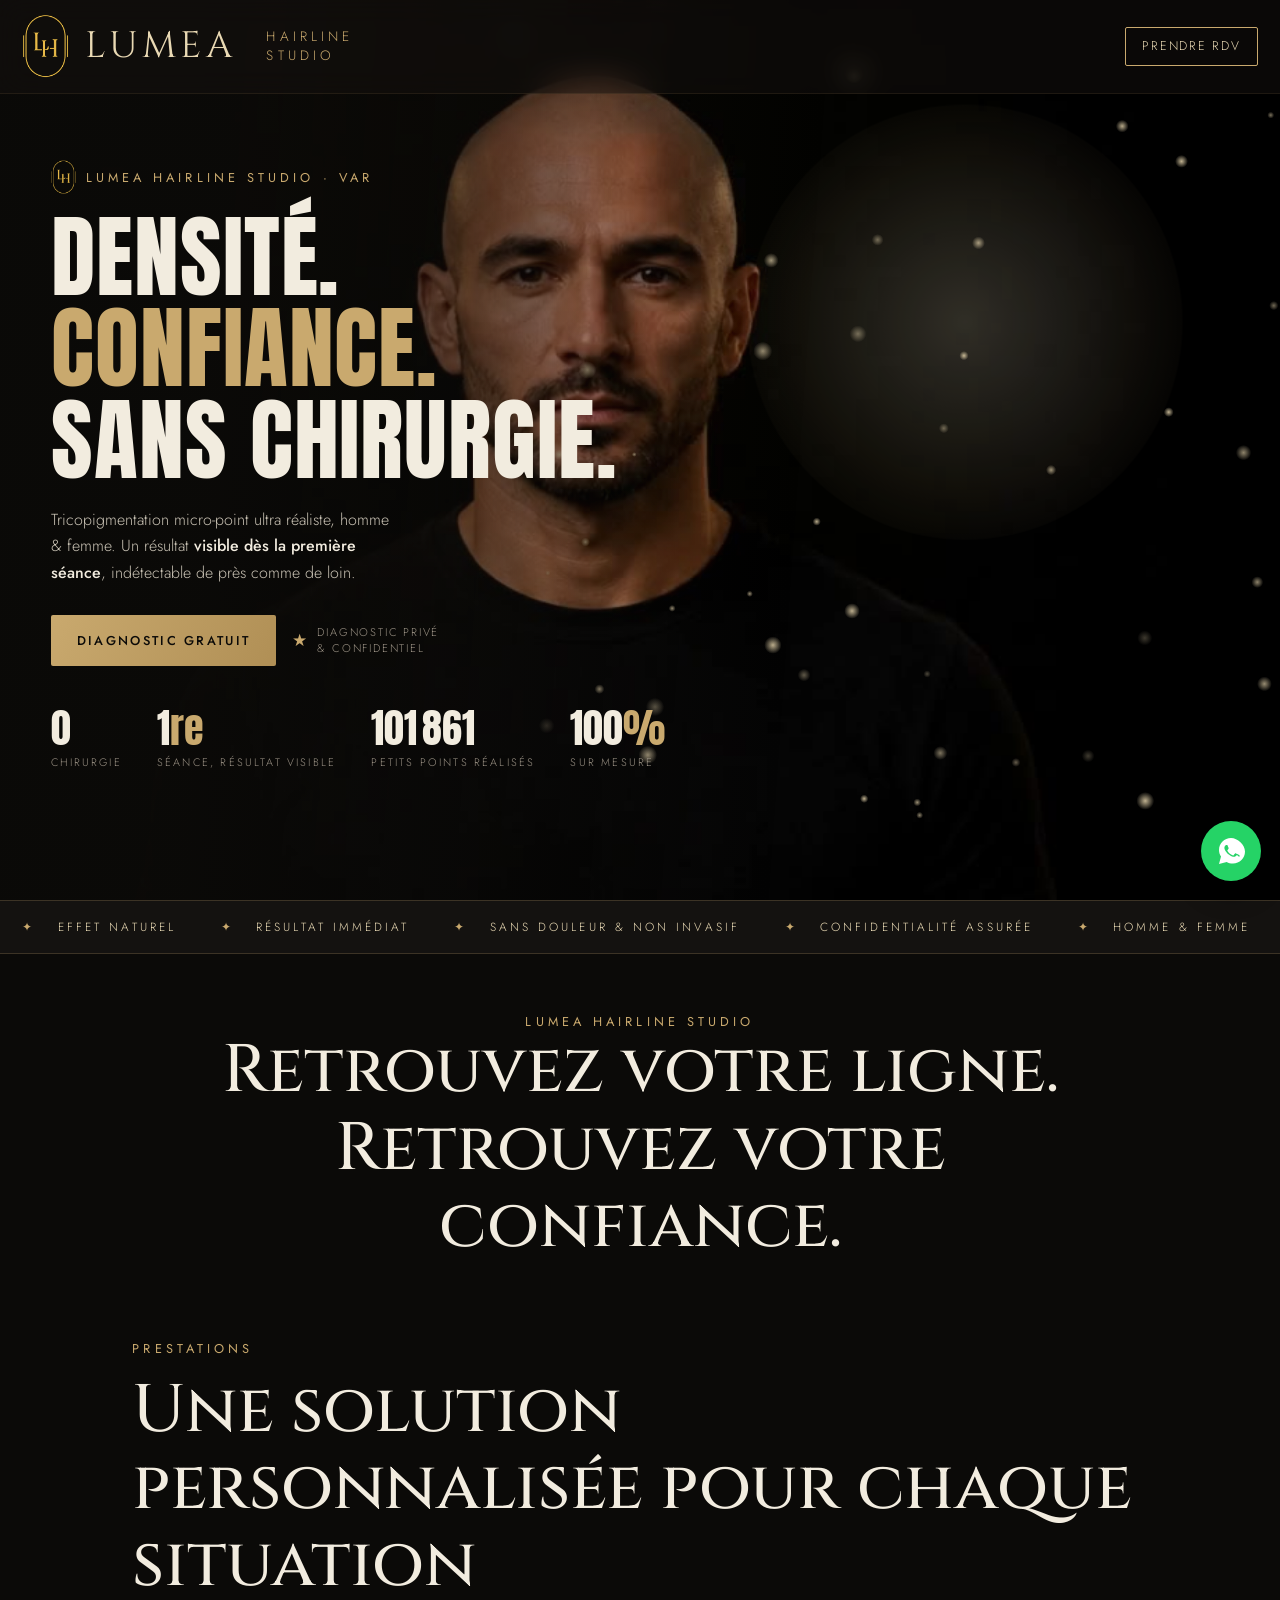
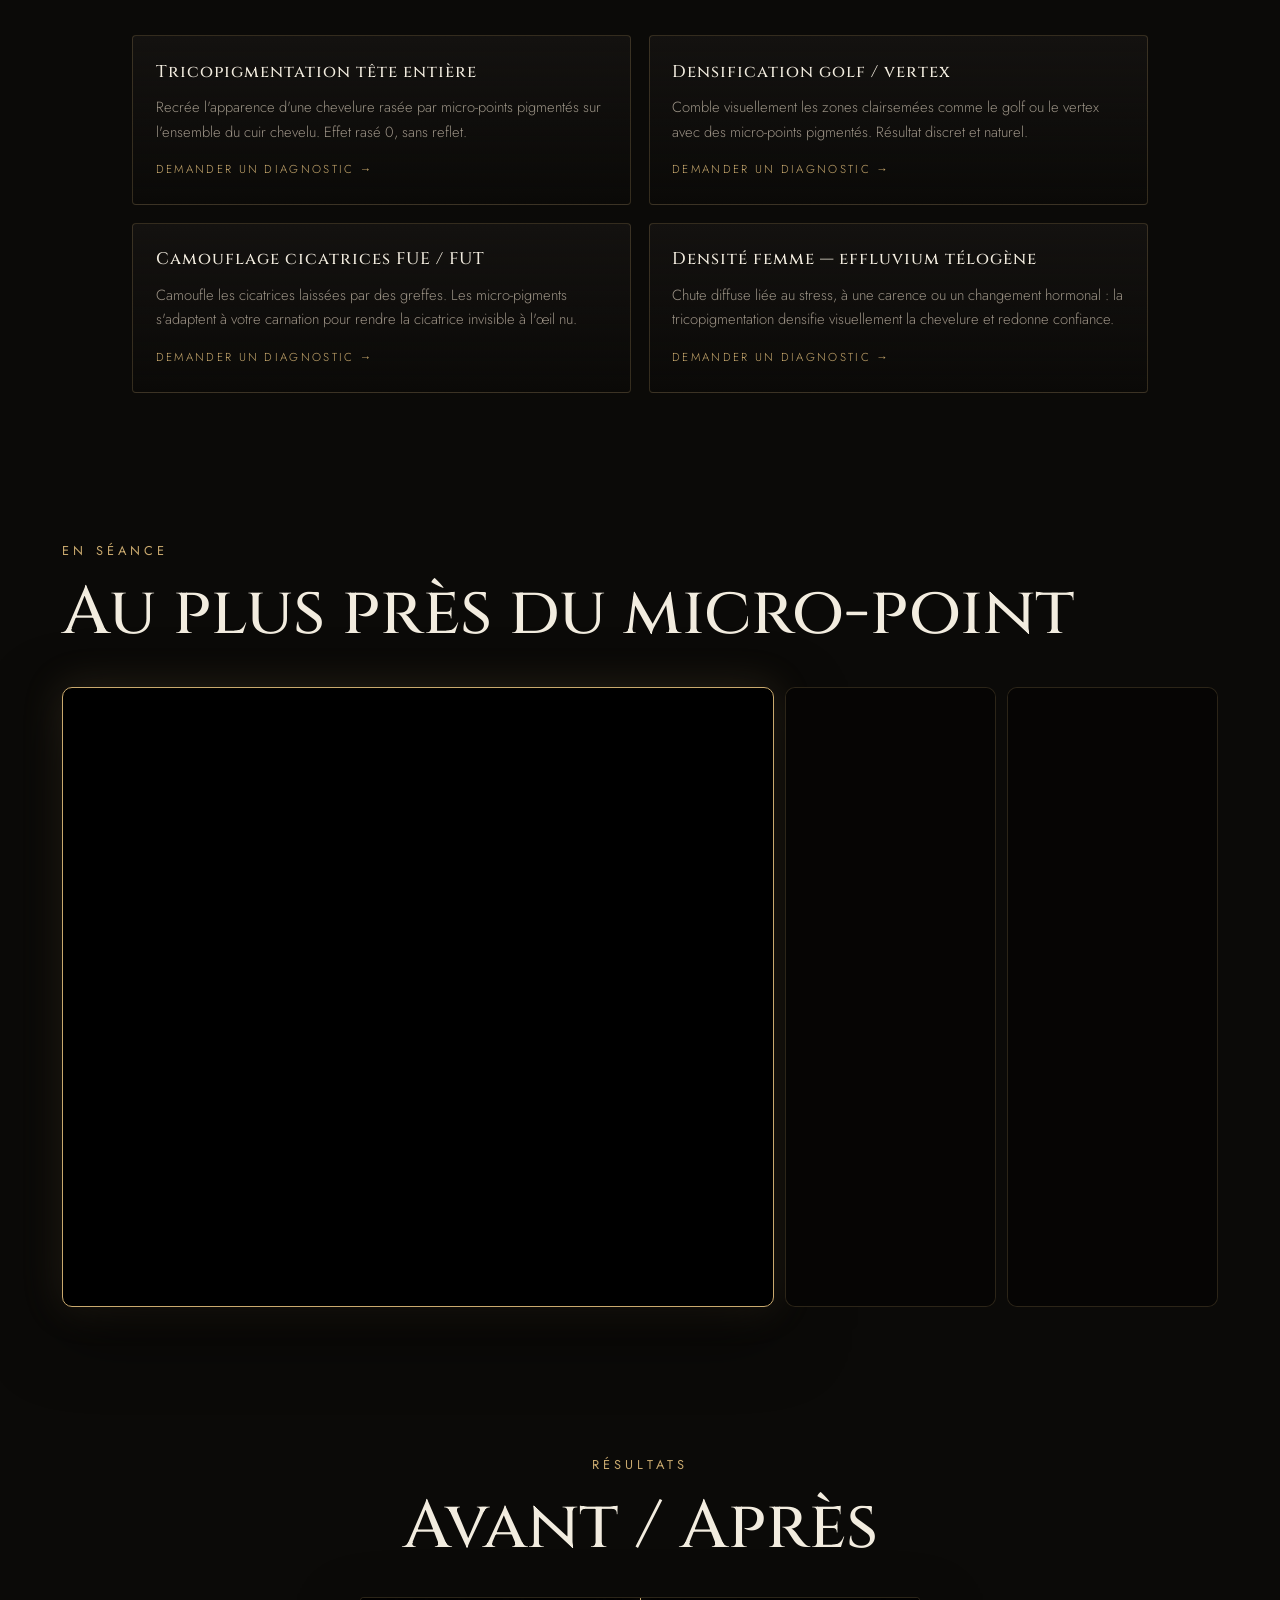
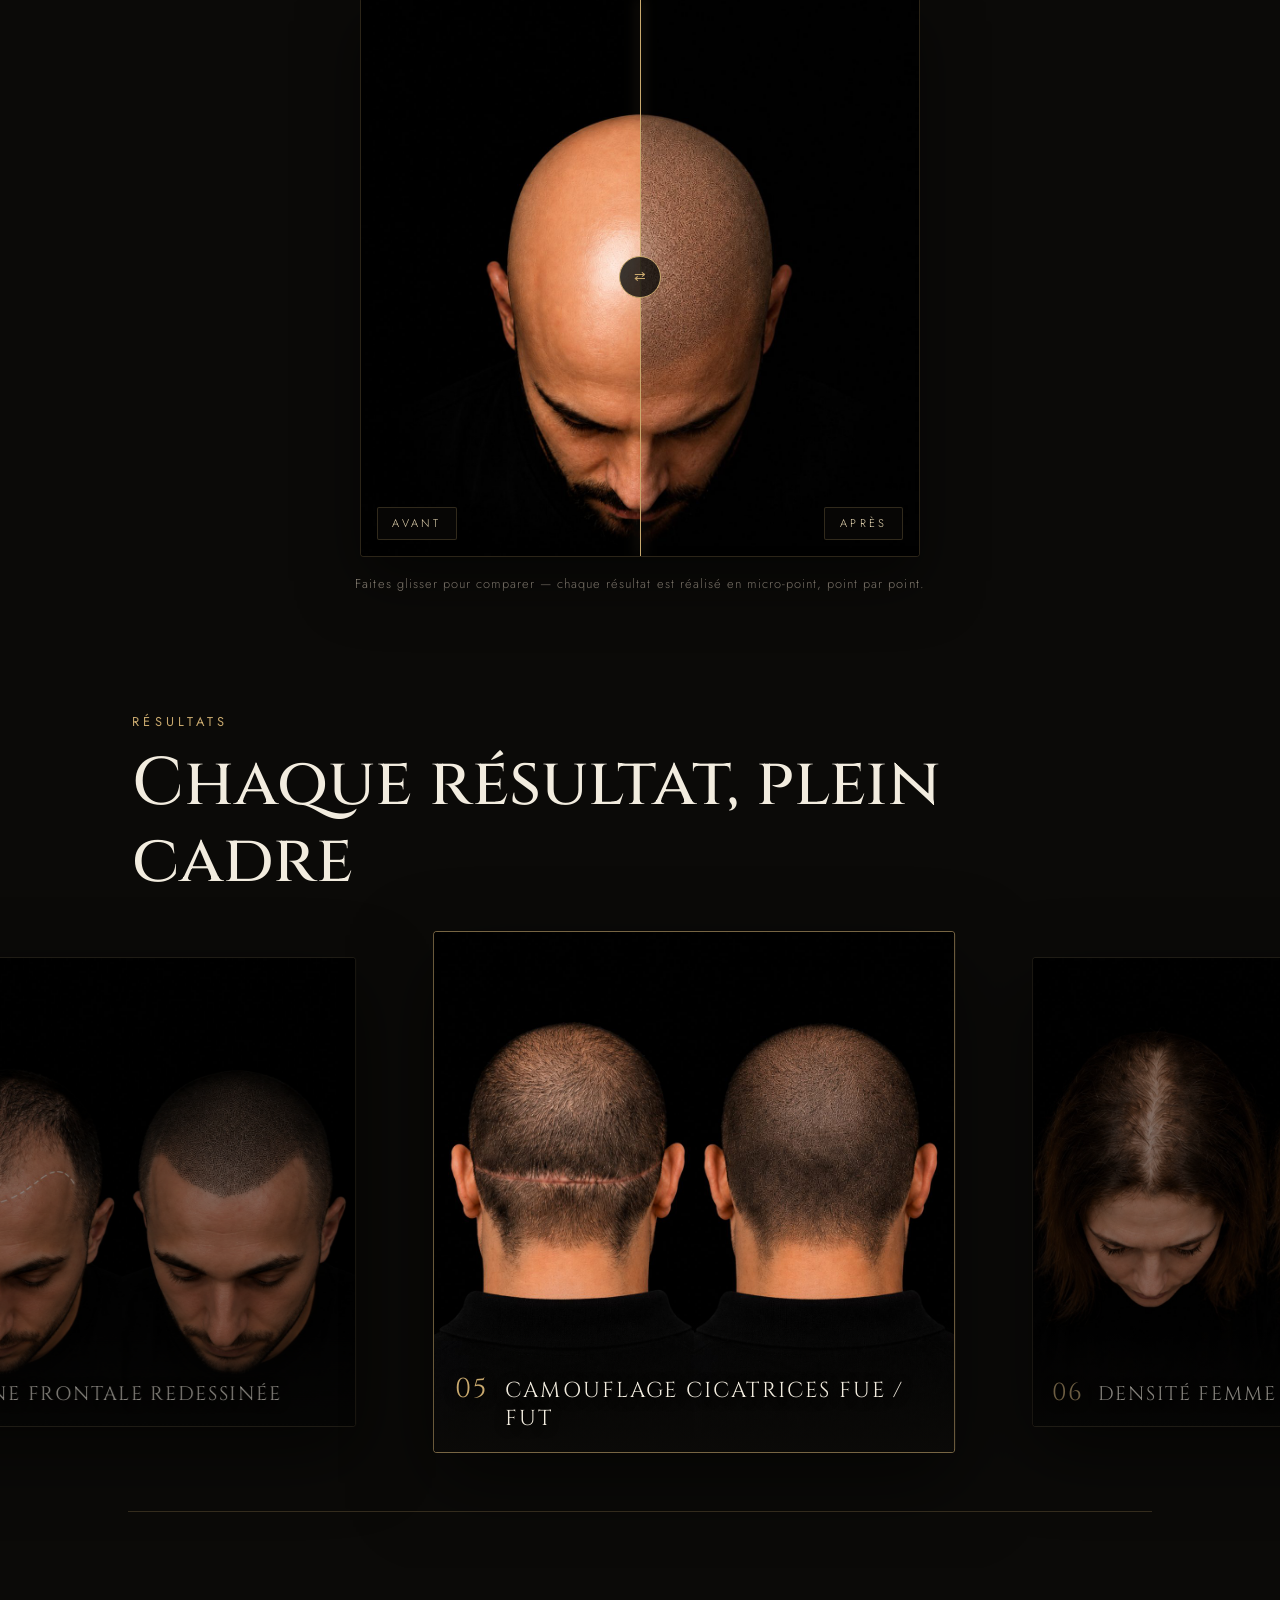
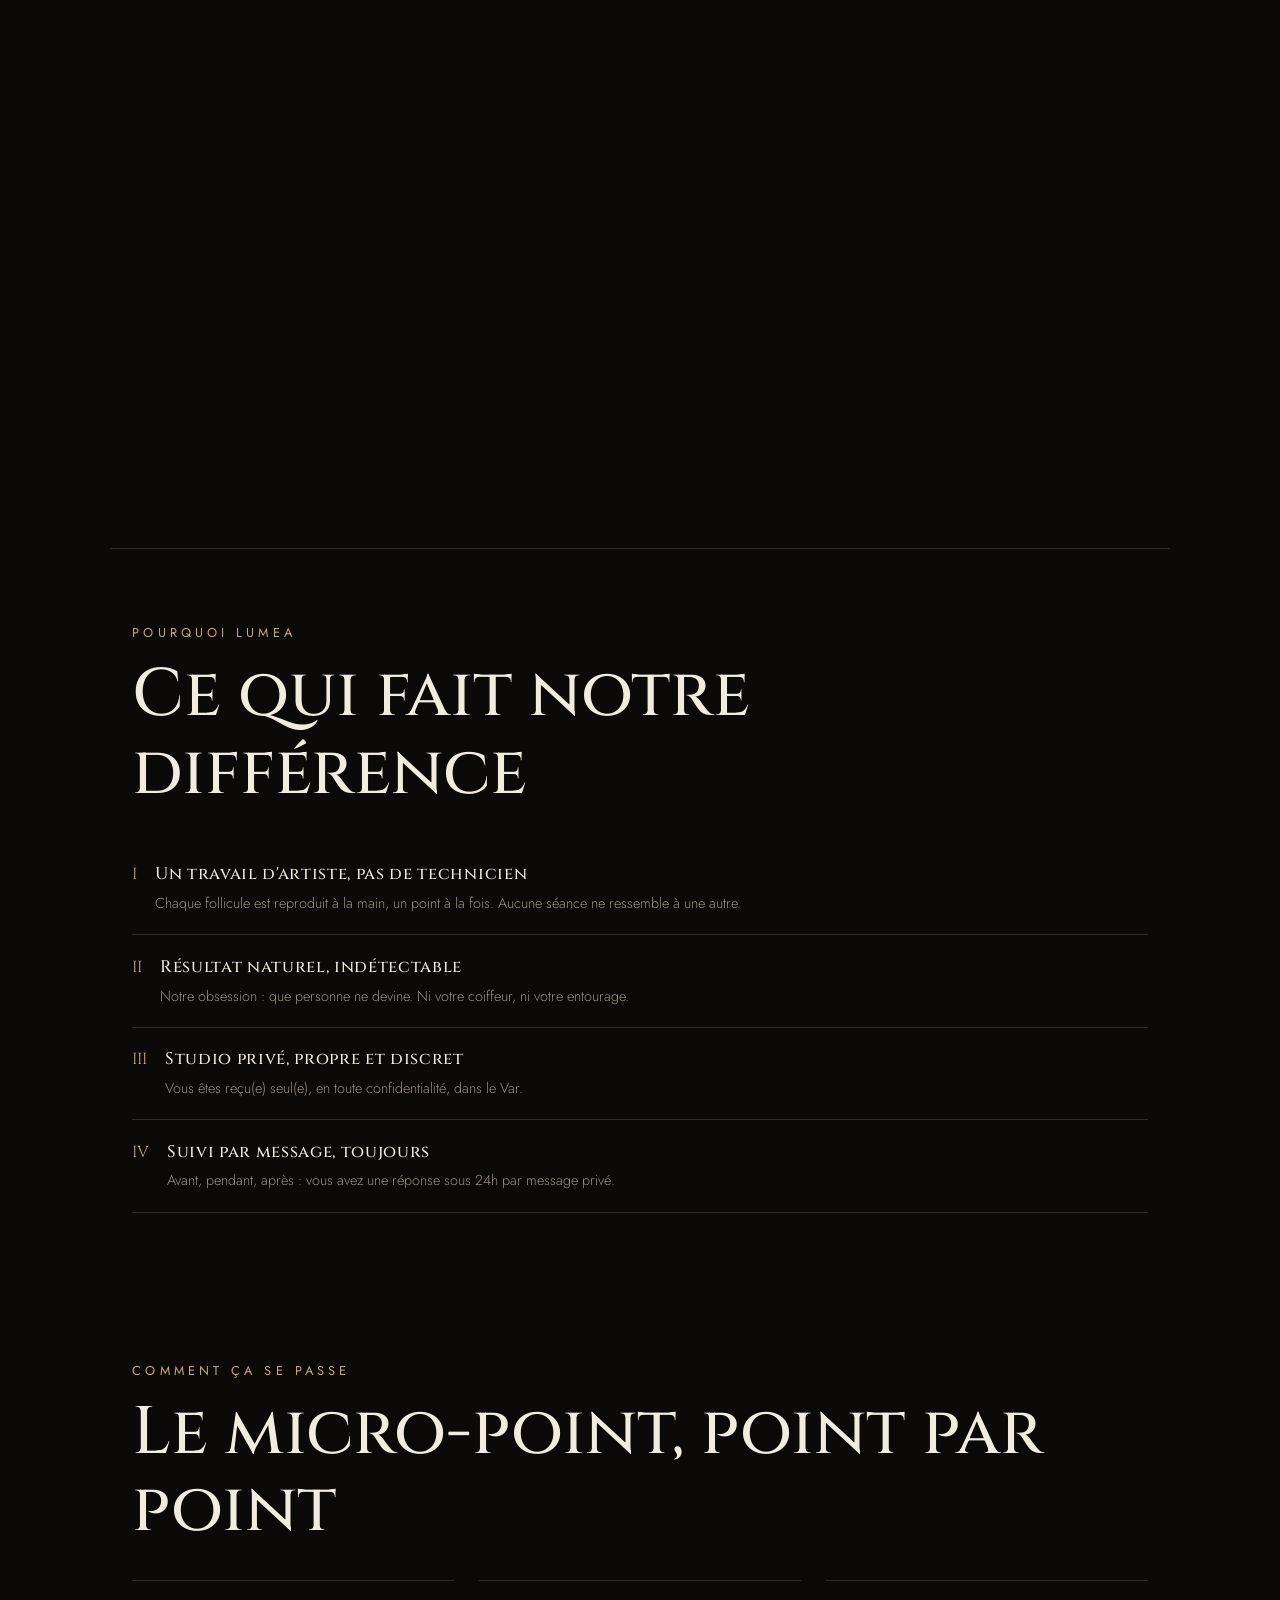
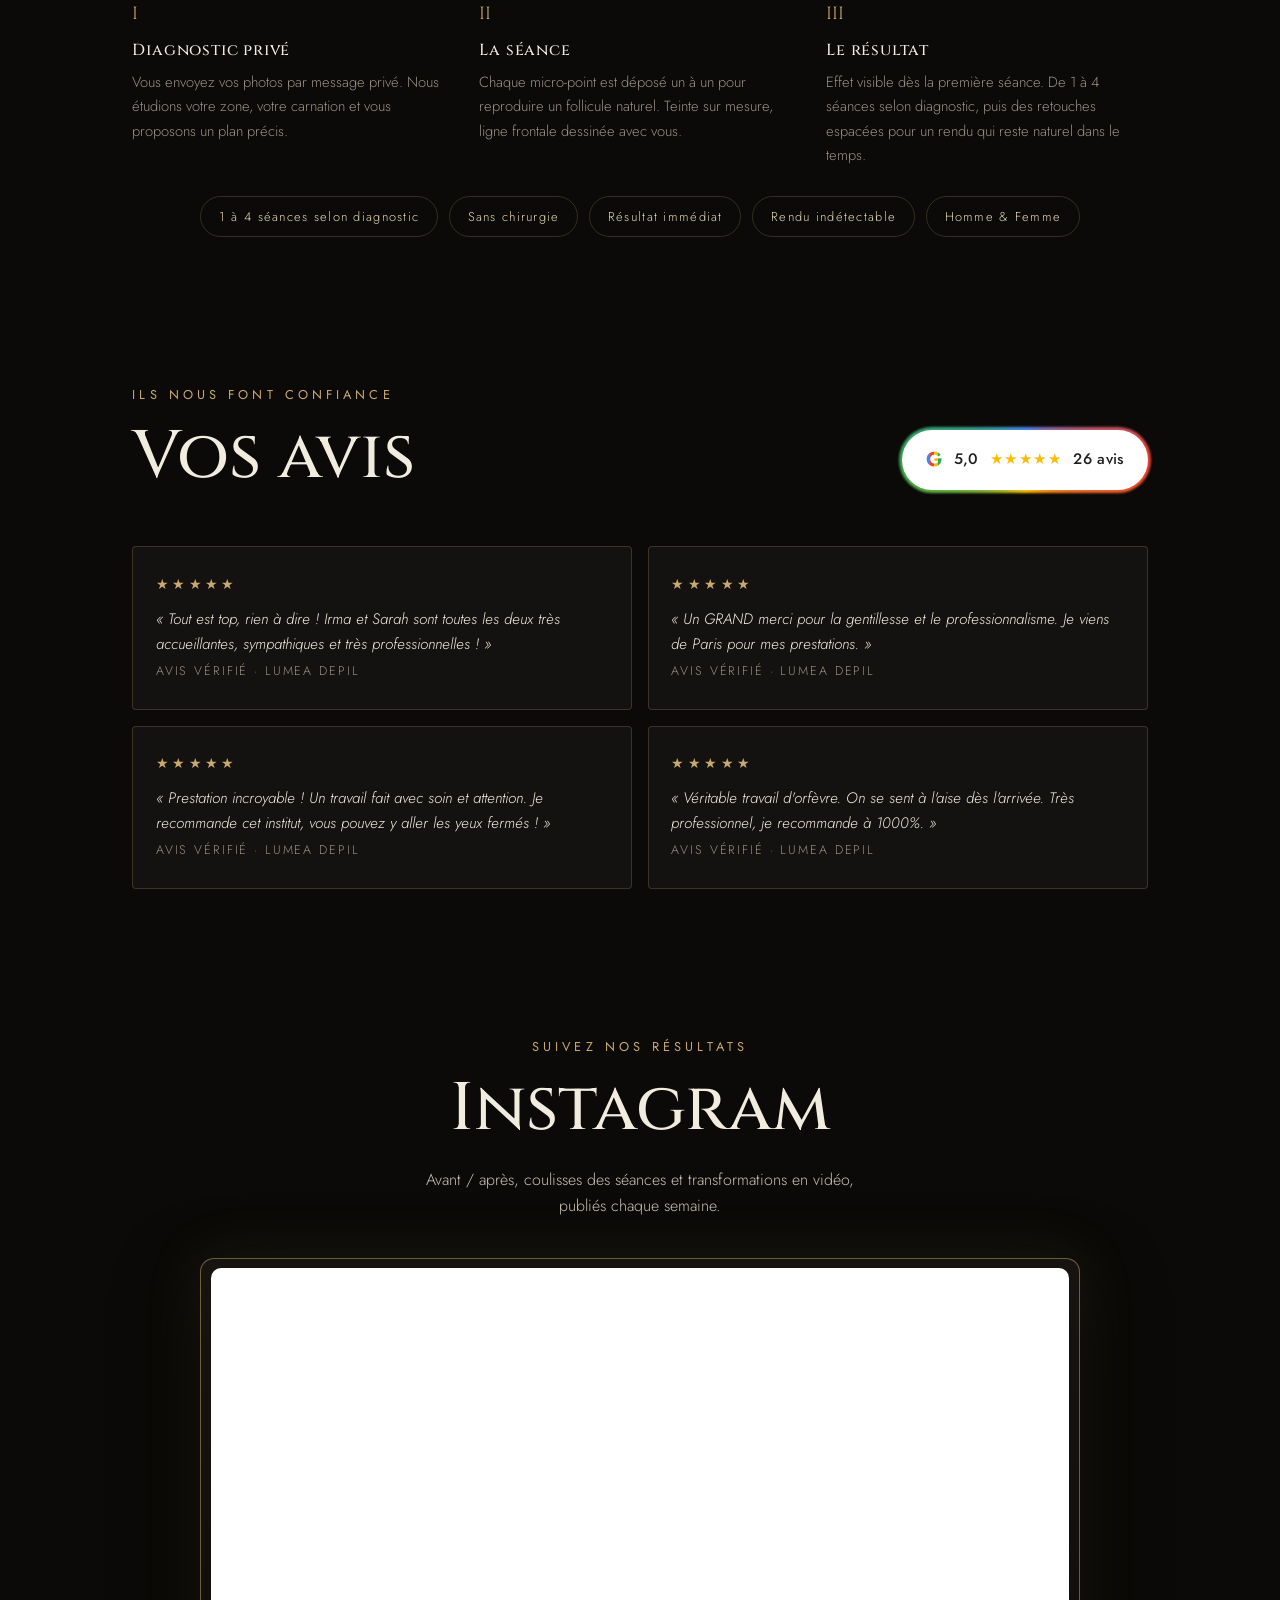
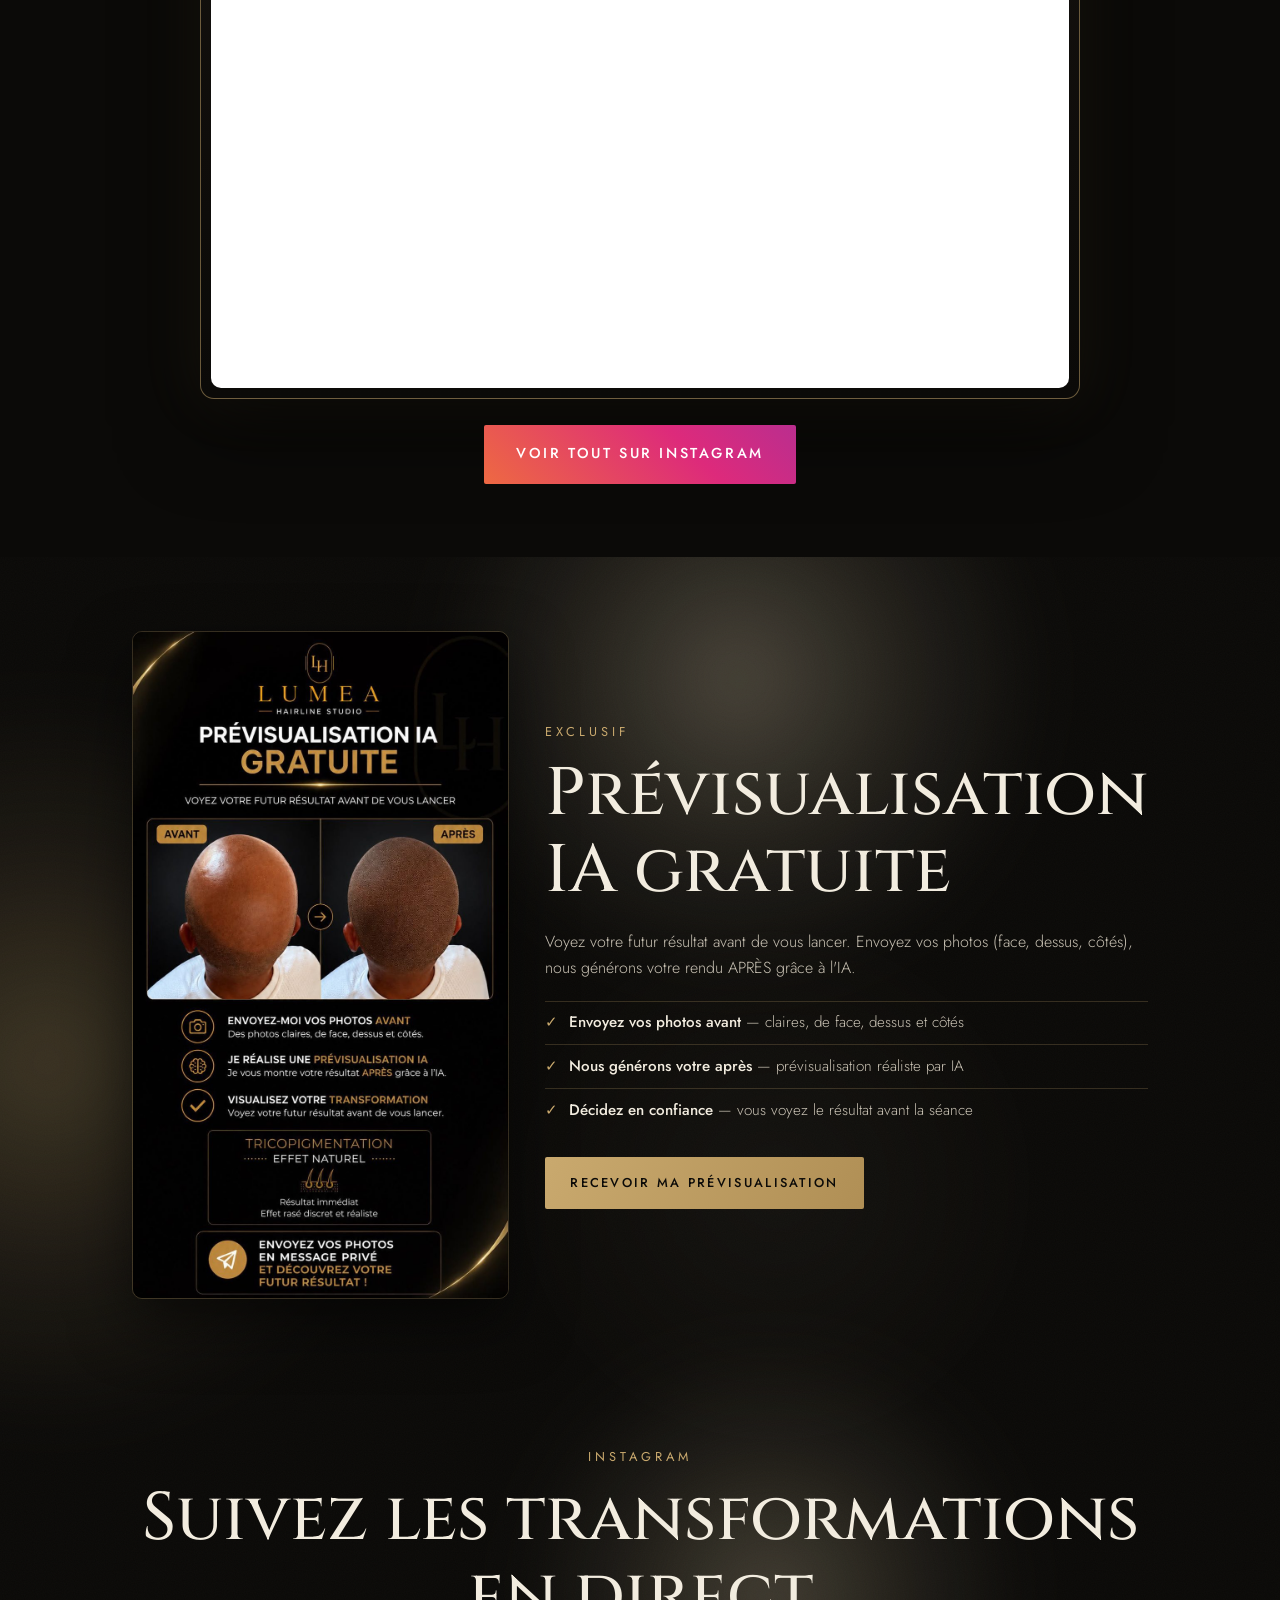
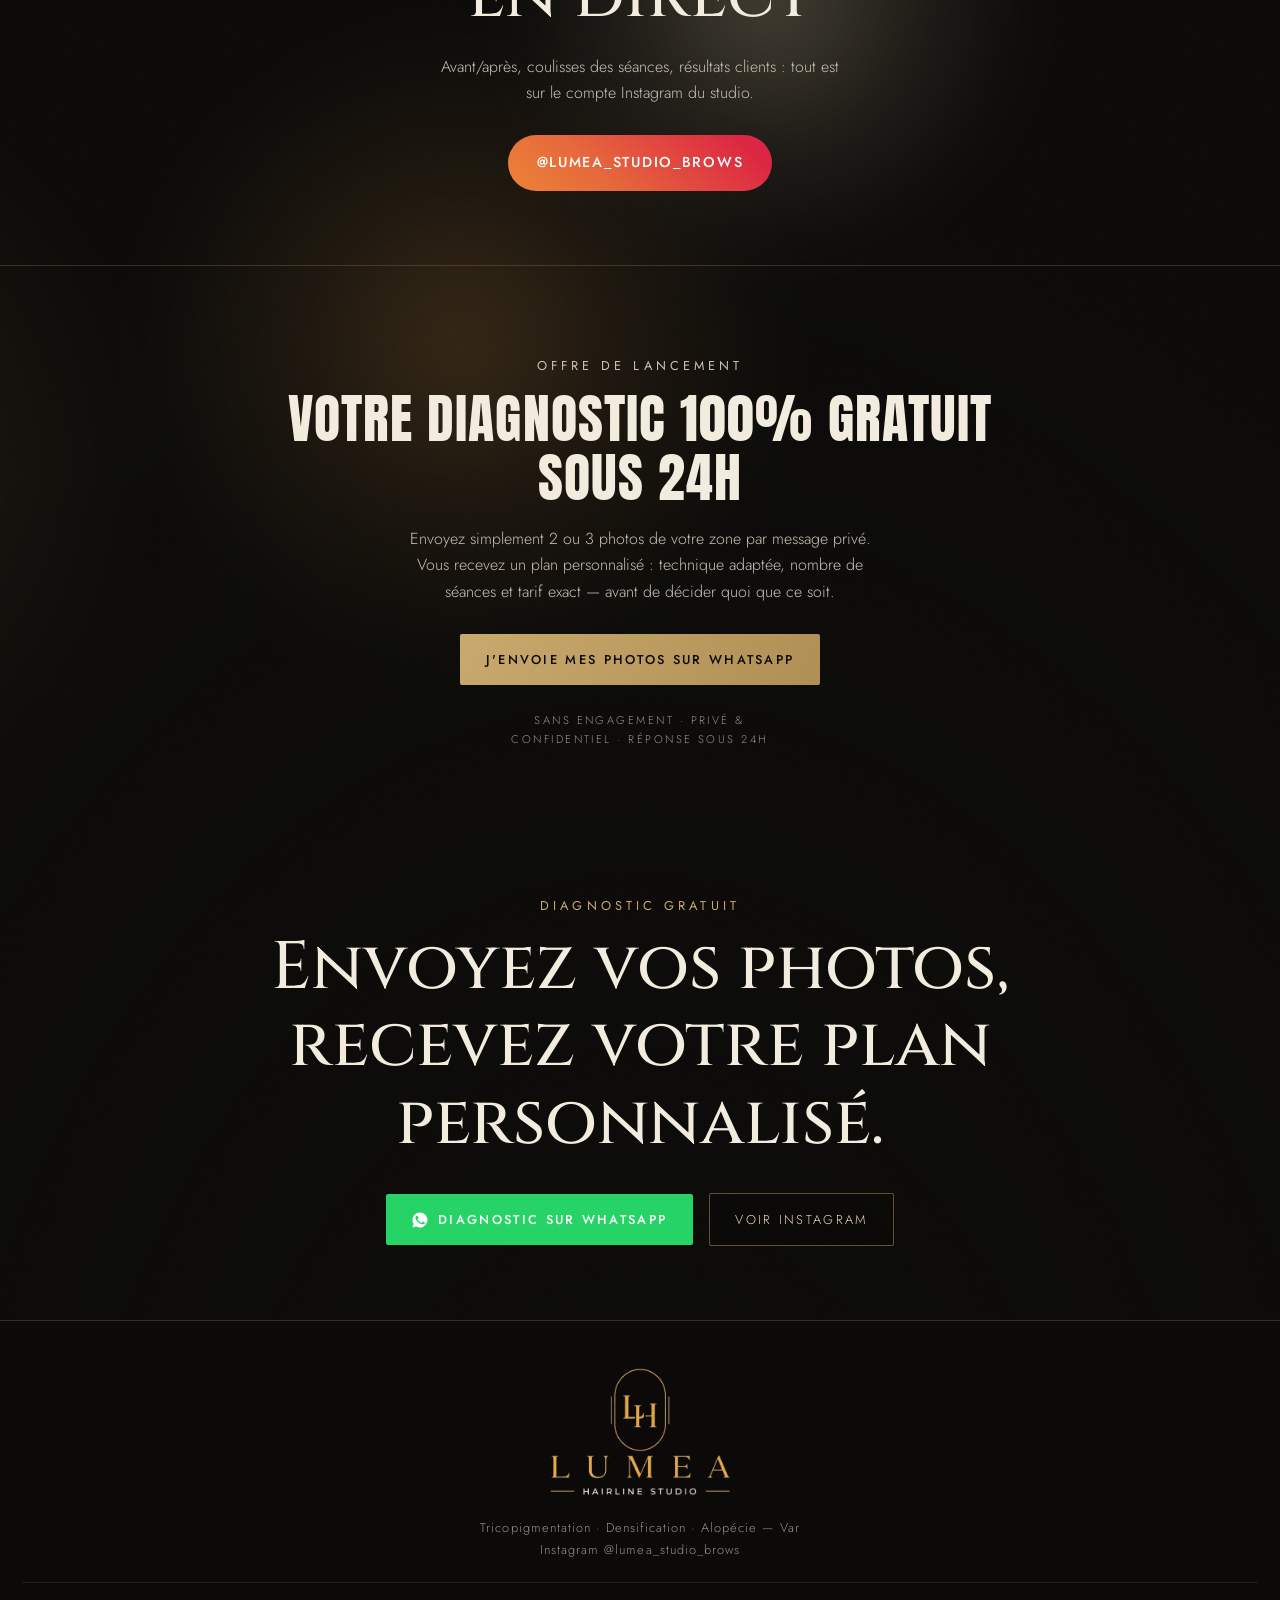
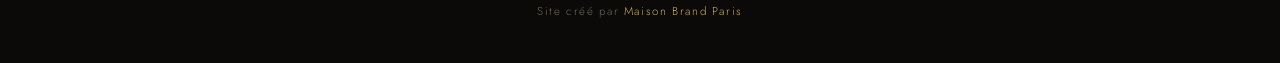
==== index.html @ f54cf139 "Instagram unifie sur lumea_studio_brows" ====
<!DOCTYPE html>
<html lang="fr">
<head>
<meta charset="UTF-8">
<meta name="viewport" content="width=device-width, initial-scale=1.0">
<title>LUMEA Hairline Studio — Tricopigmentation dans le Var</title>
<meta name="description" content="La solution contre la calvitie, les cheveux clairsemés et les cicatrices — sans chirurgie. Tricopigmentation homme & femme dans le Var. Diagnostic gratuit.">
<meta property="og:title" content="LUMEA Hairline Studio — Tricopigmentation dans le Var">
<meta property="og:description" content="Densité. Confiance. Sans chirurgie. Diagnostic gratuit par message privé.">
<meta property="og:image" content="img/hero.jpg">
<link rel="preconnect" href="https://fonts.googleapis.com">
<link href="https://fonts.googleapis.com/css2?family=Anton&family=Cinzel:wght@400;500;600&family=Jost:ital,wght@0,300;0,400;0,500;1,300&display=swap" rel="stylesheet">
<link rel="stylesheet" href="css/styles.css">
</head>
<body>

<div id="progress"></div>
<div id="rideau" aria-hidden="true">
  <div class="volet haut"></div>
  <div class="volet bas"></div>
  <img src="img/logo-mark.png" alt="">
</div>


<nav>
  <a class="logo" href="#"><img src="img/logo-mark.png" alt="LH" class="logo-mark">LUMEA<span class="logo-sub">Hairline<br>Studio</span></a>
  <a class="nav-cta" href="#rdv">Prendre RDV</a>
</nav>
</div>


<header class="hero" id="hero">
  <video class="hero-video" autoplay muted loop playsinline poster="img/hero-poster.jpg" aria-label="LUMEA Hairline Studio — tricopigmentation">
    <source src="img/hero-video.mp4" type="video/mp4">
  </video>
  <div class="scan" aria-hidden="true"></div>
  <canvas id="poussiere" aria-hidden="true"></canvas>
  <div class="halo" id="halo" aria-hidden="true"></div>
  <div class="hero-contenu">
    <p class="eyebrow"><img src="img/logo-mark.png" alt="Monogramme LH — Lumea">Lumea Hairline Studio · Var</p>
    <h1><span>Densité.</span><span class="l2">Confiance.</span><span>Sans chirurgie.</span></h1>
    <p class="sous">Tricopigmentation micro-point ultra réaliste, homme & femme. Un résultat <b>visible dès la première séance</b>, indétectable de près comme de loin.</p>
    <div class="cta-row">
      <a class="btn btn-or" href="#rdv">Diagnostic gratuit</a>
      <span class="badge">Diagnostic privé<br>& confidentiel</span>
    </div>
    <div class="stats">
      <div class="stat"><div class="chiffre">0</div><div class="label">Chirurgie</div></div>
      <div class="stat"><div class="chiffre">1<em>re</em></div><div class="label">Séance, résultat visible</div></div>
      <div class="stat"><div class="chiffre"><span data-compte="120000" data-delai="3400">0</span></div><div class="label">Petits points réalisés</div></div>
      <div class="stat"><div class="chiffre"><span data-compte="100" data-delai="3400">0</span><em>%</em></div><div class="label">Sur mesure</div></div>
    </div>
  </div>
</header>

<div class="marquee" aria-hidden="true">
  <div class="marquee-piste">
    <span>Effet naturel</span><span>Résultat immédiat</span><span>Sans douleur & non invasif</span><span>Confidentialité assurée</span><span>Homme & Femme</span><span>Teinte sur mesure</span>
    <span>Effet naturel</span><span>Résultat immédiat</span><span>Sans douleur & non invasif</span><span>Confidentialité assurée</span><span>Homme & Femme</span><span>Teinte sur mesure</span>
  </div>
</div>

<div class="pont reveal">
  <p class="eyebrow">Lumea Hairline Studio</p>
  <h2>Retrouvez votre ligne. Retrouvez votre confiance.</h2>
</div>

<section id="prestations" class="reveal">
  <p class="eyebrow">Prestations</p>
  <h2>Une solution personnalisée pour chaque situation</h2>
  <div class="grid stagger">
    <div class="carte">
      <div class="texte">
        <h3>Tricopigmentation tête entière</h3>
        <p>Recrée l'apparence d'une chevelure rasée par micro-points pigmentés sur l'ensemble du cuir chevelu. Effet rasé 0, sans reflet.</p>
        <a class="lien" href="#rdv">Demander un diagnostic</a>
      </div>
    </div>
    <div class="carte">
      <div class="texte">
        <h3>Densification golf / vertex</h3>
        <p>Comble visuellement les zones clairsemées comme le golf ou le vertex avec des micro-points pigmentés. Résultat discret et naturel.</p>
        <a class="lien" href="#rdv">Demander un diagnostic</a>
      </div>
    </div>
    <div class="carte">
      <div class="texte">
        <h3>Camouflage cicatrices FUE / FUT</h3>
        <p>Camoufle les cicatrices laissées par des greffes. Les micro-pigments s'adaptent à votre carnation pour rendre la cicatrice invisible à l'œil nu.</p>
        <a class="lien" href="#rdv">Demander un diagnostic</a>
      </div>
    </div>
    <div class="carte">
      <div class="texte">
        <h3>Densité femme — effluvium télogène</h3>
        <p>Chute diffuse liée au stress, à une carence ou un changement hormonal : la tricopigmentation densifie visuellement la chevelure et redonne confiance.</p>
        <a class="lien" href="#rdv">Demander un diagnostic</a>
      </div>
    </div>
  </div>
</section>

<section class="reveal" id="enSeance" style="max-width:1200px">
  <p class="eyebrow">En séance</p>
  <h2>Au plus près du micro-point</h2>
  <div class="accordeon" id="accordeon">
    <div class="volet-v actif"><video autoplay muted loop playsinline src="img/reel-1.mp4"></video></div>
    <div class="volet-v"><video autoplay muted loop playsinline src="img/reel-2.mp4"></video></div>
    <div class="volet-v"><video autoplay muted loop playsinline src="img/reel-3.mp4"></video></div>
  </div>
</section>

<section class="ba-section reveal">
  <p class="eyebrow">Résultats</p>
  <h2>Avant / Après</h2>
  <div class="ba" id="ba">
    <img src="img/avant.jpg" alt="Avant tricopigmentation — crâne rasé">
    <img class="apres" src="img/apres.jpg" alt="Après tricopigmentation — effet crâne rasé densifié">
    <span class="tag g">Avant</span>
    <span class="tag d">Après</span>
    <div class="bar"></div>
    <div class="knob">⇄</div>
  </div>
  <p class="ba-caption">Faites glisser pour comparer — chaque résultat est réalisé en micro-point, point par point.</p>
</section>



<section class="defile-section" id="resultats-defile">
  <div class="defile-colle">
    <div class="defile-tete">
      <p class="eyebrow">Résultats</p>
      <h2>Chaque résultat, plein cadre</h2>
    </div>
    <div class="piste" id="piste">
      <figure class="diapo"><img src="img/tete-entiere.jpg" alt="Tricopigmentation tête entière — avant / après"><figcaption><span class="no">01</span>Tricopigmentation tête entière</figcaption></figure>
      <figure class="diapo"><img src="img/densite.jpg" alt="Densification et pigmentation — avant / après"><figcaption><span class="no">02</span>Densification & pigmentation</figcaption></figure>
      <figure class="diapo"><img src="img/precision.jpg" alt="Effet naturel indétectable — avant / après"><figcaption><span class="no">03</span>Effet naturel indétectable</figcaption></figure>
      <figure class="diapo"><img src="img/ligne-redessinee.jpg" alt="Ligne frontale redessinée — avant / après"><figcaption><span class="no">04</span>Ligne frontale redessinée</figcaption></figure>
      <figure class="diapo"><img src="img/cicatrice.jpg" alt="Camouflage cicatrice FUE / FUT — avant / après"><figcaption><span class="no">05</span>Camouflage cicatrices FUE / FUT</figcaption></figure>
      <figure class="diapo"><img src="img/femme.jpg" alt="Densité femme — effluvium télogène, avant / après"><figcaption><span class="no">06</span>Densité femme</figcaption></figure>
      <figure class="diapo"><img src="img/lignes-3.jpg" alt="Les 3 types de ligne frontale : droite, arrondie, en V"><figcaption><span class="no">07</span>3 lignes frontales — droite, arrondie, en V</figcaption></figure>
    </div>
    <div class="defile-barre"><div class="defile-avancee" id="avancee"></div></div>
  </div>
</section>

<section class="pourquoi reveal">
  <p class="eyebrow">Pourquoi Lumea</p>
  <h2>Ce qui fait notre différence</h2>
  <div class="raisons">
    <div class="raison"><span class="num">I</span><div><h3>Un travail d'artiste, pas de technicien</h3><p>Chaque follicule est reproduit à la main, un point à la fois. Aucune séance ne ressemble à une autre.</p></div></div>
    <div class="raison"><span class="num">II</span><div><h3>Résultat naturel, indétectable</h3><p>Notre obsession : que personne ne devine. Ni votre coiffeur, ni votre entourage.</p></div></div>
    <div class="raison"><span class="num">III</span><div><h3>Studio privé, propre et discret</h3><p>Vous êtes reçu(e) seul(e), en toute confidentialité, dans le Var.</p></div></div>
    <div class="raison"><span class="num">IV</span><div><h3>Suivi par message, toujours</h3><p>Avant, pendant, après : vous avez une réponse sous 24h par message privé.</p></div></div>
  </div>
</section>

<section id="technique" class="reveal">
  <p class="eyebrow">Comment ça se passe</p>
  <h2>Le micro-point, point par point</h2>
  <div class="etapes stagger">
    <div class="etape">
      <span class="num">I</span>
      <h3>Diagnostic privé</h3>
      <p>Vous envoyez vos photos par message privé. Nous étudions votre zone, votre carnation et vous proposons un plan précis.</p>
    </div>
    <div class="etape">
      <span class="num">II</span>
      <h3>La séance</h3>
      <p>Chaque micro-point est déposé un à un pour reproduire un follicule naturel. Teinte sur mesure, ligne frontale dessinée avec vous.</p>
    </div>
    <div class="etape">
      <span class="num">III</span>
      <h3>Le résultat</h3>
      <p>Effet visible dès la première séance. De 1 à 4 séances selon diagnostic, puis des retouches espacées pour un rendu qui reste naturel dans le temps.</p>
    </div>
  </div>
  <div class="rassure">
    <span class="puce">1 à 4 séances selon diagnostic</span>
    <span class="puce">Sans chirurgie</span>
    <span class="puce">Résultat immédiat</span>
    <span class="puce">Rendu indétectable</span>
    <span class="puce">Homme & Femme</span>
  </div>
</section>

<section class="reveal" id="avis">
  <p class="eyebrow">Ils nous font confiance</p>
  <div class="avis-tete">
    <h2>Vos avis</h2>
    <a class="badge-google" href="https://www.planity.com/lumea-depil-83140-six-fours-les-plages-f5j" target="_blank" rel="noopener"><span class="g">G</span> <span>5,0</span> <span class="etoiles-g">★★★★★</span> <span>26 avis</span></a>
  </div>
  <div class="avis-grid stagger">
    <div class="avis">
      <div class="etoiles">★★★★★</div>
      <p>« Tout est top, rien à dire ! Irma et Sarah sont toutes les deux très accueillantes, sympathiques et très professionnelles ! »</p>
      <span class="qui">Avis vérifié · Lumea Depil</span>
    </div>
    <div class="avis">
      <div class="etoiles">★★★★★</div>
      <p>« Un GRAND merci pour la gentillesse et le professionnalisme. Je viens de Paris pour mes prestations. »</p>
      <span class="qui">Avis vérifié · Lumea Depil</span>
    </div>
    <div class="avis">
      <div class="etoiles">★★★★★</div>
      <p>« Prestation incroyable ! Un travail fait avec soin et attention. Je recommande cet institut, vous pouvez y aller les yeux fermés ! »</p>
      <span class="qui">Avis vérifié · Lumea Depil</span>
    </div>
    <div class="avis">
      <div class="etoiles">★★★★★</div>
      <p>« Véritable travail d'orfèvre. On se sent à l'aise dès l'arrivée. Très professionnel, je recommande à 1000%. »</p>
      <span class="qui">Avis vérifié · Lumea Depil</span>
    </div>
  </div>
</section>

<section class="reveal ig-section" id="instagram">
  <p class="eyebrow">Suivez nos résultats</p>
  <h2>Instagram</h2>
  <p style="color:#C9C2B4;max-width:48ch;margin:0 auto">Avant / après, coulisses des séances et transformations en vidéo, publiés chaque semaine.</p>
  <div class="ig-panneau">
    <iframe src="https://www.instagram.com/lumea_studio_brows/embed" title="Publications Instagram @lumea_studio_brows" loading="lazy" allowtransparency="true"></iframe>
  </div>
  <div class="cta-row" style="justify-content:center;margin-top:1.6rem">
    <a class="btn btn-ig" href="https://instagram.com/lumea_studio_brows" target="_blank" rel="noopener">Voir tout sur Instagram</a>
  </div>
</section>

<div class="aurora-zone" id="auroraZone">
  <div class="aurora-fond" id="auroraFond" aria-hidden="true"></div>
  <div class="aurora-glow" id="auroraGlow" aria-hidden="true"></div>
  <div class="aurora-voile" aria-hidden="true"></div>
  <div class="aurora-grain" aria-hidden="true"></div>

<section class="reveal">
  <div class="duo">
    <div class="duo-img ia-img"><img src="img/previsualisation-ia.jpg" alt="Prévisualisation IA gratuite — voyez votre futur résultat avant de vous lancer" loading="lazy"></div>
    <div>
      <p class="eyebrow">Exclusif</p>
      <h2>Prévisualisation IA gratuite</h2>
      <p style="color:#C9C2B4">Voyez votre futur résultat avant de vous lancer. Envoyez vos photos (face, dessus, côtés), nous générons votre rendu APRÈS grâce à l'IA.</p>
      <ul>
        <li><b>Envoyez vos photos avant</b> — claires, de face, dessus et côtés</li>
        <li><b>Nous générons votre après</b> — prévisualisation réaliste par IA</li>
        <li><b>Décidez en confiance</b> — vous voyez le résultat avant la séance</li>
      </ul>
      <div class="cta-row" style="margin-top:1.6rem">
        <a class="btn btn-or" href="https://wa.me/qr/CVUAMJYYGA55K1" target="_blank" rel="noopener">Recevoir ma prévisualisation</a>
      </div>
    </div>
  </div>
</section>

<section class="insta reveal">
  <p class="eyebrow">Instagram</p>
  <h2>Suivez les transformations en direct</h2>
  <p style="color:#C9C2B4;max-width:46ch;margin:0 auto 1.8rem">Avant/après, coulisses des séances, résultats clients : tout est sur le compte Instagram du studio.</p>
  <a class="insta-cta" href="https://instagram.com/lumea_studio_brows" target="_blank" rel="noopener">@lumea_studio_brows</a>
</section>

<section class="offre reveal">
  <div class="offre-in">
    <p class="eyebrow">Offre de lancement</p>
    <h2>Votre diagnostic <em>100% gratuit</em> sous 24h</h2>
    <p>Envoyez simplement 2 ou 3 photos de votre zone par message privé. Vous recevez un plan personnalisé : technique adaptée, nombre de séances et tarif exact — avant de décider quoi que ce soit.</p>
    <div class="cta-row">
      <a class="btn btn-or" href="https://wa.me/qr/CVUAMJYYGA55K1" target="_blank" rel="noopener">J'envoie mes photos sur WhatsApp</a>
    </div>
    <p class="mini">Sans engagement · Privé & confidentiel · Réponse sous 24h</p>
  </div>
</section>

<section id="rdv" class="final reveal">
  <p class="eyebrow">Diagnostic gratuit</p>
  <h2>Envoyez vos photos, recevez votre plan personnalisé.</h2>
  <div class="cta-row">
    <a class="btn btn-wa" href="https://wa.me/qr/CVUAMJYYGA55K1" target="_blank" rel="noopener"><svg viewBox="0 0 24 24" width="18" height="18" fill="currentColor" aria-hidden="true"><path d="M12 2a10 10 0 0 0-8.6 15.1L2 22l5-1.3A10 10 0 1 0 12 2Zm5.7 14.2c-.2.7-1.3 1.3-1.9 1.4-.5.1-1.1.1-1.8-.1-.4-.1-1-.3-1.7-.6-3-1.3-4.9-4.3-5.1-4.5-.1-.2-1.2-1.6-1.2-3.1 0-1.5.8-2.2 1-2.5.3-.3.6-.4.8-.4h.6c.2 0 .4 0 .7.5.2.6.8 2 .9 2.1.1.2.1.4 0 .6-.1.2-.2.4-.4.6l-.5.6c-.2.2-.4.4-.2.7.2.4.9 1.5 2 2.4 1.4 1.2 2.5 1.6 2.9 1.8.3.2.6.1.8-.1l1-1.2c.2-.3.5-.3.8-.2.3.1 2 .9 2.3 1.1.3.2.5.3.6.4.1.2.1.7-.1 1.5Z"/></svg> Diagnostic sur WhatsApp</a>
    <a class="btn btn-ghost" href="https://instagram.com/lumea_studio_brows" target="_blank" rel="noopener">Voir Instagram</a>
  </div>
</section>
</div>

<footer>
  <img src="img/logo-full.png" alt="LUMEA Hairline Studio" class="logo-footer">
  Tricopigmentation · Densification · Alopécie — Var<br>
  Instagram @lumea_studio_brows
  <p class="credit">Site créé par <a href="https://maisonbrandparis.fr" target="_blank" rel="noopener">Maison Brand Paris</a></p>
</footer>


<button class="haut-page" id="hautPage" aria-label="Remonter en haut">↑</button>
<a class="wa-bulle" href="https://wa.me/qr/CVUAMJYYGA55K1" target="_blank" rel="noopener" aria-label="Nous contacter sur WhatsApp">
  <svg viewBox="0 0 32 32" aria-hidden="true"><path fill="#fff" d="M16 3C9.4 3 4 8.4 4 15c0 2.4.7 4.6 2 6.5L4 29l7.7-2c1.8 1 3.9 1.5 6 1.5h.3c6.6 0 12-5.4 12-12S22.6 3 16 3zm5.9 17.1c-.3.8-1.6 1.5-2.2 1.6-.6.1-1.3.2-3.7-.8-3.1-1.3-5.1-4.4-5.3-4.6-.2-.2-1.3-1.7-1.3-3.2s.8-2.3 1.1-2.6c.3-.3.6-.4.8-.4h.6c.2 0 .5-.1.7.5.3.7.9 2.2 1 2.4.1.2.1.4 0 .6-.1.2-.2.4-.4.6l-.6.7c-.2.2-.4.4-.2.8.2.4 1 1.7 2.2 2.7 1.5 1.3 2.8 1.7 3.2 1.9.4.2.6.2.9-.1.2-.3 1-1.2 1.3-1.6.3-.4.5-.3.9-.2.4.1 2.4 1.1 2.8 1.3.4.2.7.3.8.5.1.2.1.9-.2 1.7z"/></svg>
</a>
<script src="js/site.js"></script>
</body>
</html>
---- css/styles.css ----
:root{
  --noir:#0B0A08;
  --noir2:#141210;
  --or:#C9A96E;
  --or-clair:#E9D9B4;
  --creme:#F2ECDF;
  --gris:#9A9184;
  --ligne:rgba(201,169,110,.22);
}
*{margin:0;padding:0;box-sizing:border-box}
html{scroll-behavior:smooth}
body{background:var(--noir);color:var(--creme);font-family:'Jost',sans-serif;font-weight:300;line-height:1.65;-webkit-font-smoothing:antialiased;overflow-x:hidden}
img{max-width:100%;display:block}
a{color:inherit;text-decoration:none}

.eyebrow{font-size:.8rem;letter-spacing:.32em;text-transform:uppercase;color:var(--or);font-weight:400}
h1,h2,h3{font-family:'Cinzel',serif;font-weight:500;color:var(--creme)}
h2{font-size:clamp(2.5rem,8.8vw,4.2rem);line-height:1.15;margin:.8rem 0 1.2rem}
section{padding:4.6rem 1.4rem;max-width:1060px;margin:0 auto}

#progress{position:fixed;top:0;left:0;height:2px;width:0;background:linear-gradient(90deg,var(--or),var(--or-clair));z-index:100;box-shadow:0 0 12px rgba(201,169,110,.7)}

/* ===== NAV ===== */
nav{position:fixed;top:0;left:0;right:0;z-index:50;display:flex;align-items:center;justify-content:space-between;padding:.9rem 1.4rem;background:rgba(24,21,18,.42);backdrop-filter:blur(14px);-webkit-backdrop-filter:blur(14px);border-bottom:1px solid rgba(201,169,110,.1)}
.logo{font-family:'Cinzel',serif;font-size:2.3rem;letter-spacing:.12em;color:var(--or-clair);display:flex;align-items:center;gap:1rem;line-height:1}
.logo-mark{height:64px;width:auto;display:block}
.logo span{color:var(--or)}
.nav-cta{font-size:.78rem;letter-spacing:.14em;text-transform:uppercase;border:1px solid var(--or);color:var(--or-clair);padding:.5rem 1rem;border-radius:2px;transition:.25s}
.nav-cta:hover{background:var(--or);color:var(--noir)}

/* ===== HERO ===== */
.hero{min-height:100svh;height:100dvh;position:relative;display:flex;align-items:flex-end;overflow:hidden;padding:0;max-width:none;background:#000}
.hero-video{position:absolute;inset:0;width:100%;height:100%;object-fit:cover;object-position:center 24%;animation:devoile 2.1s cubic-bezier(.65,0,.35,1) 1.5s both;will-change:clip-path}
@media(min-width:720px){.hero-video{object-position:60% center}}
@keyframes devoile{from{clip-path:inset(0 100% 0 0)}to{clip-path:inset(0 0 0 0)}}

/* Rayon de lumière qui balaye et révèle */
.scan{position:absolute;top:-6%;bottom:-6%;left:0;width:3px;z-index:4;pointer-events:none;
  background:linear-gradient(to bottom,transparent,var(--or-clair) 18%,#FFF6E0 50%,var(--or-clair) 82%,transparent);
  box-shadow:0 0 24px 6px rgba(233,217,180,.9),0 0 90px 30px rgba(201,169,110,.55),-40px 0 120px 40px rgba(201,169,110,.25);
  animation:balayage 2.1s cubic-bezier(.65,0,.35,1) 1.5s both,scanOut .7s ease 3.6s forwards}
@keyframes balayage{from{left:-2%}to{left:102%}}
@keyframes scanOut{to{opacity:0}}

/* Poussière d'or autour de la tête */
#poussiere{position:absolute;inset:0;z-index:3;pointer-events:none;opacity:0;animation:fondu 1.5s ease 2.75s forwards}

/* Halo doré qui suit le curseur */
.halo{position:absolute;top:0;left:0;width:34vmax;height:34vmax;border-radius:50%;z-index:2;pointer-events:none;mix-blend-mode:screen;opacity:0;will-change:transform,opacity;
  background:radial-gradient(circle,rgba(255,240,210,.2) 0%,rgba(233,217,180,.13) 32%,rgba(201,169,110,.07) 58%,transparent 78%)}

.hero::after{content:"";position:absolute;inset:0;z-index:5;background:linear-gradient(to top,rgba(11,10,8,.98) 12%,rgba(11,10,8,.55) 42%,rgba(11,10,8,.05) 72%);pointer-events:none}
@media(min-width:720px){
  .hero{align-items:center}
  .hero::after{background:linear-gradient(94deg,rgba(11,10,8,.92) 18%,rgba(11,10,8,.55) 40%,rgba(11,10,8,0) 62%)}
}
.hero-contenu{position:relative;z-index:6;padding:6rem 1.4rem 2.6rem;width:100%;max-width:none;margin:0;text-align:left}
@media(min-width:720px){.hero-contenu{padding:7rem 4vw 5rem}}
.hero .eyebrow{display:flex;align-items:center;gap:.6rem}
.hero .eyebrow img{height:34px;width:auto;flex:none}
.hero h1{font-family:'Anton',sans-serif;font-weight:400;text-transform:uppercase;font-size:clamp(2.5rem,10.5vw,5.6rem);line-height:1.02;letter-spacing:.01em;margin-top:1.1rem;color:var(--creme)}
.hero h1 span{display:block;opacity:0;transform:translateY(28px);filter:blur(12px);animation:monte 1.1s cubic-bezier(.16,1,.3,1) forwards}
.hero h1 span:nth-child(1){animation-delay:2.2s}
.hero h1 span:nth-child(2){animation-delay:2.4s}
.hero h1 span:nth-child(3){animation-delay:2.6s}
@keyframes monte{to{opacity:1;transform:none;filter:blur(0)}}
.hero h1 .l2{background:linear-gradient(110deg,var(--or) 20%,var(--or-clair) 40%,var(--or) 60%);background-size:200% 100%;-webkit-background-clip:text;background-clip:text;color:transparent;animation:monte 1.1s cubic-bezier(.16,1,.3,1) 2.4s forwards,brille 5s linear 3.8s infinite}
@keyframes brille{to{background-position:-200% 0}}
.hero p.sous{margin:1.3rem 0 1.8rem;max-width:38ch;color:#C9C2B4;font-size:1rem;opacity:0;animation:fondu .9s ease 2.95s forwards}
.hero p.sous b{color:var(--creme);font-weight:500}
@keyframes fondu{to{opacity:1}}
.cta-row{display:flex;align-items:center;gap:1rem;flex-wrap:wrap}
.hero .cta-row{opacity:0;animation:fondu .9s ease 3.15s forwards}
.btn{display:inline-block;text-align:center;padding:.95rem 1.6rem;font-size:.8rem;letter-spacing:.18em;text-transform:uppercase;border-radius:2px;transition:.25s;position:relative;overflow:hidden}
.btn-or{background:linear-gradient(120deg,var(--or),#B08F55);color:var(--noir);font-weight:500}
.btn-or::after{content:"";position:absolute;top:0;left:-80%;width:50%;height:100%;background:linear-gradient(100deg,transparent,rgba(255,255,255,.45),transparent);transform:skewX(-20deg);animation:balaye 3.6s ease-in-out infinite}
@keyframes balaye{0%,60%{left:-80%}100%{left:140%}}
.btn-or:hover{filter:brightness(1.1);transform:translateY(-2px);box-shadow:0 10px 30px rgba(201,169,110,.35)}
.btn-ghost{border:1px solid rgba(201,169,110,.45);color:var(--or-clair);background:rgba(11,10,8,.35)}
.btn-ghost:hover{border-color:var(--or);transform:translateY(-2px)}
.badge{display:flex;align-items:center;gap:.55rem;font-size:.7rem;letter-spacing:.16em;text-transform:uppercase;color:var(--gris);line-height:1.4}
.badge::before{content:"\2605";color:var(--or);font-size:1.05rem}
.stats{display:flex;gap:2.2rem;margin-top:2.6rem;flex-wrap:wrap;opacity:0;animation:fondu .9s ease 3.35s forwards}
.stat .chiffre{font-family:'Anton',sans-serif;font-size:clamp(1.7rem,6vw,2.5rem);color:var(--creme);line-height:1}
.stat .chiffre em{font-style:normal;color:var(--or)}
.stat .label{font-size:.68rem;letter-spacing:.2em;text-transform:uppercase;color:var(--gris);margin-top:.35rem}

/* ===== MARQUEE ===== */
.marquee{border-top:1px solid var(--ligne);border-bottom:1px solid var(--ligne);background:var(--noir2);overflow:hidden;padding:1rem 0;max-width:none}
.marquee-piste{display:flex;width:max-content;animation:defile 26s linear infinite}
.marquee:hover .marquee-piste{animation-play-state:paused}
.marquee-piste span{font-size:.74rem;letter-spacing:.26em;text-transform:uppercase;color:var(--or-clair);padding:0 1.4rem;white-space:nowrap}
.marquee-piste span::before{content:"\2726";color:var(--or);margin-right:1.4rem}
@keyframes defile{to{transform:translateX(-50%)}}

/* ===== SECTIONS CLAIRES (blanc crème) ===== */
.clair{background:linear-gradient(180deg,#FBF9F4,#F4F0E6);color:#3A322A}
.clair h2,.clair h3{color:#171310}
.clair .eyebrow{color:#A8823F}
.clair p{color:#6E655A}
.clair .carte{background:#fff;border-color:rgba(23,19,16,.1);box-shadow:0 2px 14px rgba(23,19,16,.05)}
.clair .carte:hover{border-color:var(--or);box-shadow:0 18px 40px rgba(23,19,16,.13)}
.clair .carte p{color:#6E655A}
.clair .carte .lien{color:#A8823F}
.clair .etape{border-top-color:rgba(23,19,16,.14)}
.clair .etape .num{color:#A8823F}
.clair .etape p{color:#6E655A}
.clair .puce{border-color:rgba(23,19,16,.16);color:#5A4E3E}
.clair .puce:hover{border-color:var(--or);background:rgba(201,169,110,.12)}
.clair .avis{background:#fff;border-color:rgba(23,19,16,.1);box-shadow:0 2px 14px rgba(23,19,16,.05)}
.clair .avis:hover{border-color:var(--or)}
.clair .avis p{color:#3A322A}
.clair .avis .qui{color:#8A8072}
.clair .etoiles{color:#A8823F}

/* ===== PHRASE PONT (façon joesmp) ===== */
.pont{text-align:center;padding:3.6rem 1.4rem 0}
.pont h2{max-width:22ch;margin:0 auto}

/* ===== PRESTATIONS (cartes photo, façon joesmp) ===== */
.grid{display:grid;gap:1.1rem;margin-top:2rem}
@media(min-width:720px){.grid{grid-template-columns:repeat(2,1fr)}}
.carte{border:1px solid var(--ligne);border-radius:4px;overflow:hidden;background:linear-gradient(180deg,var(--noir2),transparent);transition:transform .35s ease,border-color .35s ease,box-shadow .35s ease;display:flex;flex-direction:column;position:relative}
.carte::before{content:"";position:absolute;top:0;left:0;right:0;height:1px;background:linear-gradient(90deg,transparent,var(--or),transparent);opacity:0;transition:.4s;z-index:2}
.carte:hover{border-color:var(--or);transform:translateY(-6px);box-shadow:0 18px 40px rgba(0,0,0,.5)}
.carte:hover::before{opacity:1}
.carte .visuel{aspect-ratio:16/9;overflow:hidden;background:var(--noir2)}
.carte .visuel img{width:100%;height:100%;object-fit:cover;transition:transform 1s ease}
.carte:hover .visuel img{transform:scale(1.06)}
.carte .texte{padding:1.4rem 1.4rem 1.6rem;flex:1;display:flex;flex-direction:column}
.carte h3{font-size:1.05rem;letter-spacing:.06em;margin-bottom:.55rem}
.carte p{font-size:.92rem;color:var(--gris);flex:1}
.carte .lien{display:inline-block;margin-top:1rem;font-size:.72rem;letter-spacing:.2em;text-transform:uppercase;color:var(--or);transition:.25s}
.carte .lien::after{content:" \2192";transition:.25s}
.carte:hover .lien::after{margin-left:.3rem}

/* ===== SLIDER AVANT/APRÈS ===== */
.ba-section{text-align:center}
.ba{position:relative;width:100%;max-width:560px;margin:2rem auto 0;aspect-ratio:1/1;border-radius:4px;overflow:hidden;border:1px solid var(--ligne);touch-action:none;user-select:none;cursor:ew-resize;box-shadow:0 24px 60px rgba(0,0,0,.5);background:#000}
.ba img{position:absolute;inset:0;width:100%;height:100%;object-fit:cover;pointer-events:none}
.ba img.apres{clip-path:inset(0 0 0 calc(100% - var(--cut,50%)))}
.ba .tag{position:absolute;bottom:1rem;font-size:.7rem;letter-spacing:.3em;text-transform:uppercase;color:var(--or-clair);background:rgba(11,10,8,.65);padding:.4rem .9rem;border:1px solid var(--ligne);border-radius:2px;z-index:5}
.ba .tag.g{left:1rem}.ba .tag.d{right:1rem}
.ba .bar{position:absolute;top:0;bottom:0;left:calc(100% - var(--cut,50%));width:1px;background:var(--or);z-index:3;box-shadow:0 0 14px rgba(201,169,110,.8)}
.ba .knob{position:absolute;top:50%;left:calc(100% - var(--cut,50%));transform:translate(-50%,-50%);width:42px;height:42px;border-radius:50%;border:1px solid var(--or);background:rgba(11,10,8,.8);color:var(--or);display:flex;align-items:center;justify-content:center;font-size:.9rem;z-index:4;animation:pulse 2.4s ease-in-out infinite}
@keyframes pulse{0%,100%{box-shadow:0 0 0 0 rgba(201,169,110,.5)}50%{box-shadow:0 0 0 12px rgba(201,169,110,0)}}
.ba-caption{margin-top:1rem;font-size:.8rem;color:var(--gris);letter-spacing:.08em}

/* ===== GALERIE ===== */
.galerie{display:flex;gap:1rem;overflow-x:auto;scroll-snap-type:x mandatory;padding:2rem 0 1rem;-webkit-overflow-scrolling:touch;scrollbar-width:none}
.galerie::-webkit-scrollbar{display:none}
.galerie figure{flex:0 0 78%;max-width:420px;scroll-snap-align:center;border:1px solid var(--ligne);border-radius:4px;overflow:hidden;position:relative;background:var(--noir2)}
@media(min-width:720px){.galerie figure{flex:0 0 40%}}
.galerie img{width:100%;aspect-ratio:1/1;object-fit:cover;transition:transform 1.2s ease}
.galerie figure:hover img{transform:scale(1.05)}
.galerie figcaption{position:absolute;left:0;right:0;bottom:0;padding:2.2rem 1.1rem .9rem;font-size:.72rem;letter-spacing:.22em;text-transform:uppercase;color:var(--or-clair);background:linear-gradient(to top,rgba(11,10,8,.92),transparent)}
.galerie-nav{display:flex;gap:.6rem;justify-content:center;margin-top:.6rem}
.galerie-nav button{width:38px;height:38px;border-radius:50%;border:1px solid var(--ligne);background:transparent;color:var(--or);font-size:1rem;cursor:pointer;transition:.25s}
.galerie-nav button:hover{border-color:var(--or);background:rgba(201,169,110,.1)}

/* ===== DUO ===== */
.duo{display:grid;gap:2.2rem;align-items:center}
@media(min-width:760px){.duo{grid-template-columns:1fr 1fr}.duo.inverse .duo-img{order:2}}
.duo-img{border:1px solid var(--ligne);border-radius:4px;overflow:hidden;box-shadow:0 24px 60px rgba(0,0,0,.5)}
.duo-img img{display:block;width:100%}
.duo-img.parallax img{transition:transform .2s linear;will-change:transform;transform:translateY(var(--py,0)) scale(1.12)}
.duo ul{list-style:none;margin-top:1.2rem}
.duo li{padding:.55rem 0;border-top:1px solid var(--ligne);font-size:.95rem;color:#C9C2B4}
.duo li b{color:var(--creme);font-weight:500}
.duo li::before{content:"\2713";color:var(--or);margin-right:.7rem}


/* ===== DÉFILEMENT CINÉMATIQUE (galerie 1:1) ===== */
.defile-section{padding:0;max-width:none;height:520vh;position:relative}
.defile-colle{position:sticky;top:0;height:100vh;height:100svh;overflow:hidden;display:flex;flex-direction:column;justify-content:center}
.defile-tete{padding:1.2rem 1.4rem 0;max-width:1060px;margin:0 auto;width:100%}
.defile-tete h2{margin-bottom:0}
.piste{display:flex;align-items:center;gap:4vw;padding:2rem 10vw;will-change:transform}
.diapo{flex:0 0 auto;width:min(58vh,84vw);position:relative;border:1px solid var(--ligne);border-radius:4px;overflow:hidden;background:var(--noir2);box-shadow:0 30px 80px rgba(0,0,0,.55);transition:transform .5s cubic-bezier(.22,1,.36,1),filter .5s ease,border-color .5s ease;transform:scale(.9);filter:brightness(.55) saturate(.85)}
.diapo.active{transform:scale(1);filter:none;border-color:rgba(201,169,110,.55)}
.diapo img{width:100%;aspect-ratio:1/1;object-fit:contain;display:block;background:#000}
.diapo figcaption{position:absolute;left:0;right:0;bottom:0;padding:3.2rem 1.3rem 1.2rem;font-family:'Cinzel',serif;font-size:clamp(1rem,2.8vw,1.35rem);letter-spacing:.1em;text-transform:uppercase;color:var(--creme);background:linear-gradient(to top,rgba(11,10,8,.96),transparent);display:flex;align-items:baseline;gap:1rem;line-height:1.3;text-shadow:0 2px 12px rgba(0,0,0,.8)}
.diapo .no{font-family:'Cinzel',serif;color:var(--or);font-size:clamp(1.3rem,3.4vw,1.7rem);letter-spacing:.08em;flex:none}
.defile-barre{height:1px;background:var(--ligne);margin:1.6rem 10vw 2rem;position:relative}
.defile-avancee{position:absolute;top:-1px;left:0;height:3px;width:0;background:linear-gradient(90deg,var(--or),var(--or-clair));box-shadow:0 0 12px rgba(201,169,110,.8);border-radius:2px}
@media(prefers-reduced-motion:reduce){
  .defile-section{height:auto}
  .defile-colle{position:static;height:auto}
  .piste{overflow-x:auto;scroll-snap-type:x mandatory}
  .diapo{scroll-snap-align:center;transform:none;filter:none}
}

/* ===== POURQUOI (façon "Why JOE SMP") ===== */
.pourquoi{border-top:1px solid var(--ligne)}
.raisons{margin-top:2rem}
.raison{display:flex;align-items:baseline;gap:1.1rem;padding:1.15rem 0;border-bottom:1px solid var(--ligne);transition:.3s;cursor:default}
.raison:hover{padding-left:.6rem}
.raison:hover h3{color:var(--or-clair)}
.raison .num{font-family:'Cinzel',serif;color:var(--or);font-size:1rem;flex:none}
.raison h3{font-size:1.05rem;letter-spacing:.04em;transition:.3s}
.raison p{font-size:.9rem;color:var(--gris);margin-top:.2rem}

/* ===== TECHNIQUE ===== */
.etapes{display:grid;gap:1.6rem;margin-top:2rem}
@media(min-width:720px){.etapes{grid-template-columns:repeat(3,1fr)}}
.etape{border-top:1px solid var(--ligne);padding-top:1.2rem}
.etape .num{font-family:'Cinzel',serif;color:var(--or);font-size:1.1rem}
.etape h3{font-size:1rem;margin:.5rem 0 .4rem;letter-spacing:.05em}
.etape p{font-size:.92rem;color:var(--gris)}
.rassure{display:flex;flex-wrap:wrap;gap:.7rem;justify-content:center;margin-top:1.8rem}
.puce{border:1px solid var(--ligne);border-radius:999px;padding:.55rem 1.1rem;font-size:.8rem;letter-spacing:.1em;color:var(--or-clair);transition:.3s}
.puce:hover{border-color:var(--or);background:rgba(201,169,110,.08)}

/* ===== AVIS ===== */
.avis-grid{display:grid;gap:1rem;margin-top:2rem}
@media(min-width:720px){.avis-grid{grid-template-columns:repeat(2,1fr)}}
.avis{border:1px solid var(--ligne);border-radius:4px;padding:1.6rem 1.4rem;background:var(--noir2);transition:.3s}
.avis:hover{border-color:var(--or)}
.etoiles{color:var(--or);letter-spacing:.25em;font-size:.85rem;margin-bottom:.7rem}
.avis p{font-size:.95rem;font-style:italic;color:var(--creme)}
.avis .qui{margin-top:.9rem;font-size:.78rem;letter-spacing:.15em;text-transform:uppercase;color:var(--gris);font-style:normal}

/* ===== AURORE OR (zone offre + CTA) ===== */
.aurora-zone{position:relative;overflow:hidden;background:#0B0A08}
.aurora-fond{position:absolute;inset:0;pointer-events:none}
.aurora-blob{position:absolute;top:0;left:0;border-radius:50%;mix-blend-mode:screen;filter:blur(26px);opacity:.4;will-change:transform,opacity}
.aurora-glow{position:absolute;top:0;left:0;width:44vmax;height:44vmax;border-radius:50%;pointer-events:none;mix-blend-mode:screen;opacity:0;will-change:transform,opacity;
  background:radial-gradient(circle,rgba(255,240,210,.16) 0%,rgba(233,217,180,.11) 30%,rgba(201,169,110,.06) 55%,transparent 75%)}
.aurora-voile{position:absolute;inset:0;pointer-events:none;background:radial-gradient(120% 90% at 50% 115%,rgba(11,10,8,.88) 0%,rgba(11,10,8,.3) 45%,transparent 72%)}
.aurora-grain{position:absolute;inset:0;pointer-events:none;opacity:.05;background-size:160px 160px;animation:grainJitter .9s steps(4) infinite;
  background-image:url("data:image/svg+xml,%3Csvg xmlns='http://www.w3.org/2000/svg' width='160' height='160'%3E%3Cfilter id='n'%3E%3CfeTurbulence type='fractalNoise' baseFrequency='0.9' numOctaves='2' stitchTiles='stitch'/%3E%3C/filter%3E%3Crect width='100%25' height='100%25' filter='url(%23n)' opacity='0.55'/%3E%3C/svg%3E")}
@keyframes grainJitter{0%{background-position:0 0}25%{background-position:-40px 30px}50%{background-position:60px -20px}75%{background-position:-20px -50px}100%{background-position:0 0}}
.aurora-zone section{position:relative;z-index:2}

/* ===== BLOC OFFRE (façon giveaway joesmp) ===== */
.offre{max-width:none;background:transparent;border-top:1px solid var(--ligne);text-align:center;position:relative;overflow:visible}
.offre-in{max-width:760px;margin:0 auto;position:relative}
.offre h2{font-family:'Anton',sans-serif;font-weight:400;text-transform:uppercase;letter-spacing:.02em;font-size:clamp(1.9rem,7.4vw,3.4rem);line-height:1.08}
.offre h2 em{font-style:normal;color:var(--or)}
.offre p{color:#C9C2B4;max-width:52ch;margin:1rem auto 0}
.offre .mini{font-size:.7rem;letter-spacing:.22em;text-transform:uppercase;color:var(--gris);margin-top:1.6rem}
.offre .cta-row{justify-content:center;margin-top:1.8rem}

/* ===== CTA FINAL ===== */
.final{text-align:center;position:relative}
.final h2{max-width:22ch;margin-left:auto;margin-right:auto}
.final .cta-row{margin:2rem auto 0;justify-content:center}

/* ===== FOOTER ===== */
footer{border-top:1px solid var(--ligne);padding:2.6rem 1.4rem;text-align:center;color:var(--gris);font-size:.8rem;letter-spacing:.08em}
footer .logo-footer{display:block;margin:0 auto 1.1rem;width:190px;height:auto}
footer .credit{margin-top:1.4rem;padding-top:1.2rem;border-top:1px solid rgba(201,169,110,.12);font-size:.72rem;letter-spacing:.14em;color:#6E655A}
footer .credit a{color:var(--or);transition:.25s}
footer .credit a:hover{color:var(--or-clair)}

/* ===== CTA FLOTTANT MOBILE ===== */
.cta-flottant{position:fixed;left:0;right:0;bottom:0;z-index:60;display:flex;gap:1px;background:var(--ligne);border-top:1px solid var(--ligne);transform:translateY(110%);transition:transform .45s cubic-bezier(.22,1,.36,1)}
.cta-flottant.visible{transform:none}
.cta-flottant a{flex:1;text-align:center;padding:1rem .5rem;font-size:.74rem;letter-spacing:.16em;text-transform:uppercase;background:var(--noir2);color:var(--or-clair)}
.cta-flottant a.principal{background:linear-gradient(120deg,var(--or),#B08F55);color:var(--noir);font-weight:500}
@media(min-width:720px){.cta-flottant{display:none}}


/* ===== WHATSAPP / GOOGLE / INSTAGRAM (couleurs + motion) ===== */
.btn-wa{display:inline-flex;align-items:center;gap:.55rem;background:#25D366;color:#fff;font-weight:500;animation:waPulse 2.2s ease-in-out infinite}
.btn-wa:hover{filter:brightness(1.08);transform:translateY(-2px)}
@keyframes waPulse{0%,100%{box-shadow:0 0 0 0 rgba(37,211,102,.55)}55%{box-shadow:0 0 0 16px rgba(37,211,102,0)}}
.btn-wa svg{flex:none}
.badge-google{display:inline-flex;align-items:center;gap:.7rem;padding:.85rem 1.5rem;border-radius:999px;background:#fff;color:#1F1F1F;font-weight:500;font-size:.95rem;letter-spacing:.02em;position:relative;transition:.25s}
.badge-google::before{content:"";position:absolute;inset:-3px;border-radius:999px;background:conic-gradient(from var(--ga,0deg),#4285F4,#EA4335,#FBBC05,#34A853,#4285F4);z-index:-1;animation:gTourne 3.2s linear infinite;filter:blur(1px)}
@property --ga{syntax:'<angle>';initial-value:0deg;inherits:false}
@keyframes gTourne{to{--ga:360deg}}
.badge-google:hover{transform:translateY(-2px)}
.badge-google .g{font-weight:700;font-size:1.25rem;background:linear-gradient(90deg,#4285F4 25%,#EA4335 25% 50%,#FBBC05 50% 75%,#34A853 75%);-webkit-background-clip:text;background-clip:text;color:transparent}
.badge-google .etoiles-g{color:#FBBC05;letter-spacing:.1em}
.avis-tete{display:flex;align-items:center;justify-content:space-between;gap:1rem;flex-wrap:wrap}
.note-globale{font-family:'Anton',sans-serif;font-size:2rem;color:var(--creme)}
.note-globale small{font-family:'Jost',sans-serif;font-size:.75rem;letter-spacing:.18em;text-transform:uppercase;color:var(--gris);display:block}

/* ===== PRÉVISUALISATION IA ===== */
.ia-img{border:1px solid var(--ligne);border-radius:10px;overflow:hidden;box-shadow:0 24px 60px rgba(0,0,0,.55);max-width:420px;margin:0 auto}

/* ===== INSTAGRAM ===== */
.insta{text-align:center}
.insta-cta{display:inline-flex;align-items:center;gap:.7rem;padding:1rem 1.8rem;border-radius:999px;color:#fff;font-size:.9rem;letter-spacing:.12em;text-transform:uppercase;font-weight:500;position:relative;background:linear-gradient(45deg,#f09433,#e6683c,#dc2743,#cc2366,#bc1888);background-size:220% 220%;animation:instaVague 4s ease-in-out infinite;transition:.25s}
@keyframes instaVague{0%,100%{background-position:0% 50%}50%{background-position:100% 50%}}
.insta-cta:hover{transform:translateY(-3px);box-shadow:0 14px 36px rgba(204,35,102,.4)}


.carte-video{margin:-1.8rem -1.4rem 1.2rem;overflow:hidden;aspect-ratio:16/10;background:#000}
.carte-video video{width:100%;height:100%;object-fit:cover;display:block}

.ig-section{text-align:center}
.btn-ig{background:linear-gradient(45deg,#F58529,#DD2A7B,#8134AF,#515BD4);background-size:280% 280%;color:#fff;font-weight:500;font-size:.9rem;padding:1.1rem 2rem;animation:igVague 5s ease infinite}
@keyframes igVague{0%,100%{background-position:0% 50%}50%{background-position:100% 50%}}
.btn-ig:hover{transform:translateY(-2px);box-shadow:0 10px 30px rgba(221,42,123,.4)}

/* ===== REVEAL ===== */
.reveal{opacity:0;transform:translateY(26px);transition:opacity .8s cubic-bezier(.22,1,.36,1),transform .8s cubic-bezier(.22,1,.36,1)}
.reveal.vu{opacity:1;transform:none}
.stagger>*{opacity:0;transform:translateY(26px);transition:opacity .7s cubic-bezier(.22,1,.36,1),transform .7s cubic-bezier(.22,1,.36,1)}
.stagger.vu>*{opacity:1;transform:none}
.stagger.vu>*:nth-child(1){transition-delay:.05s}
.stagger.vu>*:nth-child(2){transition-delay:.18s}
.stagger.vu>*:nth-child(3){transition-delay:.31s}
.stagger.vu>*:nth-child(4){transition-delay:.44s}
@media(prefers-reduced-motion:reduce){
  .reveal,.stagger>*{opacity:1;transform:none;transition:none}
  .hero-video,.scan,#poussiere,.hero h1 span,.hero p.sous,.hero .cta-row,.stats,.marquee-piste,.btn-or::after,.knob{animation:none!important;opacity:1;transform:none;clip-path:none}
  .scan{display:none}
}

/* ===== BULLE WHATSAPP ===== */
.wa-bulle{position:fixed;right:1.2rem;bottom:1.2rem;z-index:80;width:60px;height:60px;border-radius:50%;background:#25D366;display:flex;align-items:center;justify-content:center;box-shadow:0 10px 28px rgba(0,0,0,.45);animation:waPulse 2.4s ease-in-out infinite;transition:transform .25s}
.wa-bulle:hover{transform:scale(1.1)}
.wa-bulle svg{width:32px;height:32px}
@keyframes waPulse{0%,100%{box-shadow:0 10px 28px rgba(0,0,0,.45),0 0 0 0 rgba(37,211,102,.55)}55%{box-shadow:0 10px 28px rgba(0,0,0,.45),0 0 0 18px rgba(37,211,102,0)}}

/* ===== PRÉLOADER RIDEAU ===== */
#rideau{position:fixed;inset:0;z-index:200;display:flex;align-items:center;justify-content:center;pointer-events:none}
#rideau .volet{position:absolute;left:0;right:0;height:50.5%;background:#050403}
#rideau .volet.haut{top:0;animation:voletHaut .7s cubic-bezier(.65,0,.35,1) 1.15s forwards}
#rideau .volet.bas{bottom:0;animation:voletBas .7s cubic-bezier(.65,0,.35,1) 1.15s forwards}
#rideau img{width:92px;height:auto;position:relative;z-index:2;opacity:0;filter:drop-shadow(0 0 0 rgba(201,169,110,0));animation:logoLueur 1.15s ease forwards,logoSort .4s ease 1.1s forwards}
@keyframes logoLueur{0%{opacity:0;transform:scale(.85)}45%{opacity:1;transform:scale(1)}100%{opacity:1;transform:scale(1.04);filter:drop-shadow(0 0 26px rgba(201,169,110,.85))}}
@keyframes logoSort{to{opacity:0;transform:scale(1.15)}}
@keyframes voletHaut{to{transform:translateY(-101%)}}
@keyframes voletBas{to{transform:translateY(101%)}}

/* ===== CADRAGE : jamais coupé ===== */
.carte-video{aspect-ratio:4/5;background:#000}
.carte-video video{object-fit:contain}

/* ===== TITRES mot à mot ===== */
h2 .mot{display:inline-block;opacity:0;transform:translateY(24px);transition:opacity .6s cubic-bezier(.22,1,.36,1),transform .6s cubic-bezier(.22,1,.36,1)}
h2.mots-vus .mot{opacity:1;transform:none}

@media(prefers-reduced-motion:reduce){
  #rideau{display:none}
  h2 .mot{opacity:1;transform:none;transition:none}
  .wa-bulle{animation:none}
}


/* ===== NAV : logo deux lignes + espaces ===== */
nav{gap:.8rem}
.logo{flex:1;min-width:0;align-items:center}
.logo-sub{font-family:'Jost',sans-serif;font-size:.85rem;letter-spacing:.3em;text-transform:uppercase;color:var(--or);margin-left:.9rem;line-height:1.45}
@media(max-width:560px){
  .logo{font-size:1.6rem;letter-spacing:.08em;gap:.6rem}
  .logo-mark{height:50px}
  .logo-sub{font-size:.6rem;letter-spacing:.22em;margin-left:.6rem}
  .nav-cta{font-size:.66rem;padding:.45rem .65rem;letter-spacing:.06em;flex:none}
}

/* ===== CROIX DE FERMETURE DU MENU ===== */
.menu-fermer{position:absolute;top:1rem;right:1.1rem;width:48px;height:48px;background:transparent;border:1px solid rgba(201,169,110,.4);border-radius:50%;color:var(--or-clair);font-size:1.7rem;line-height:1;cursor:pointer;transition:.3s;z-index:5}
.menu-fermer:hover{border-color:var(--or);transform:rotate(90deg)}


/* ===== ACCORDÉON VIDÉOS ===== */
.accordeon{display:flex;gap:.7rem;height:min(72vh,620px);margin-top:2.2rem}
.volet-v{flex:1;position:relative;overflow:hidden;border-radius:10px;border:1px solid var(--ligne);background:#000;cursor:pointer;transition:flex 1.05s cubic-bezier(.22,1,.36,1),border-color .5s,box-shadow .5s;min-width:0}
.volet-v video{position:absolute;inset:0;width:100%;height:100%;object-fit:cover}
.volet-v::after{content:"";position:absolute;inset:0;background:rgba(11,10,8,.55);transition:background .6s}
.volet-v.actif{flex:3.4;border-color:var(--or);box-shadow:0 24px 70px rgba(0,0,0,.55),0 0 40px rgba(201,169,110,.18)}
.volet-v.actif::after{background:transparent}
@media(max-width:719px){.accordeon{height:min(58vh,480px);gap:.45rem}.volet-v.actif{flex:2.6}}

/* ===== BOUTON REMONTER ===== */
.haut-page{position:fixed;right:1.2rem;bottom:calc(1.2rem + 60px + .9rem);z-index:80;width:48px;height:48px;border-radius:50%;border:1px solid var(--or);background:rgba(11,10,8,.85);backdrop-filter:blur(8px);color:var(--or);font-size:1.2rem;cursor:pointer;opacity:0;transform:translateY(14px);pointer-events:none;transition:opacity .4s ease,transform .4s ease,background .3s}
.haut-page.visible{opacity:1;transform:none;pointer-events:auto}
.haut-page:hover{background:var(--or);color:var(--noir)}

/* ===== FIL INSTAGRAM : grand panneau (12 posts) ===== */
.ig-panneau{max-width:880px;margin:2.4rem auto 0;border:1px solid rgba(201,169,110,.5);border-radius:14px;padding:.6rem;background:linear-gradient(180deg,#171310,#0B0A08);box-shadow:0 30px 80px rgba(0,0,0,.6),0 0 60px rgba(201,169,110,.12)}
.ig-panneau{overflow:hidden}
.ig-panneau iframe{display:block;width:100%;height:720px;border:0;border-radius:10px;background:#fff}
@media(max-width:719px){.ig-panneau iframe{height:430px}}
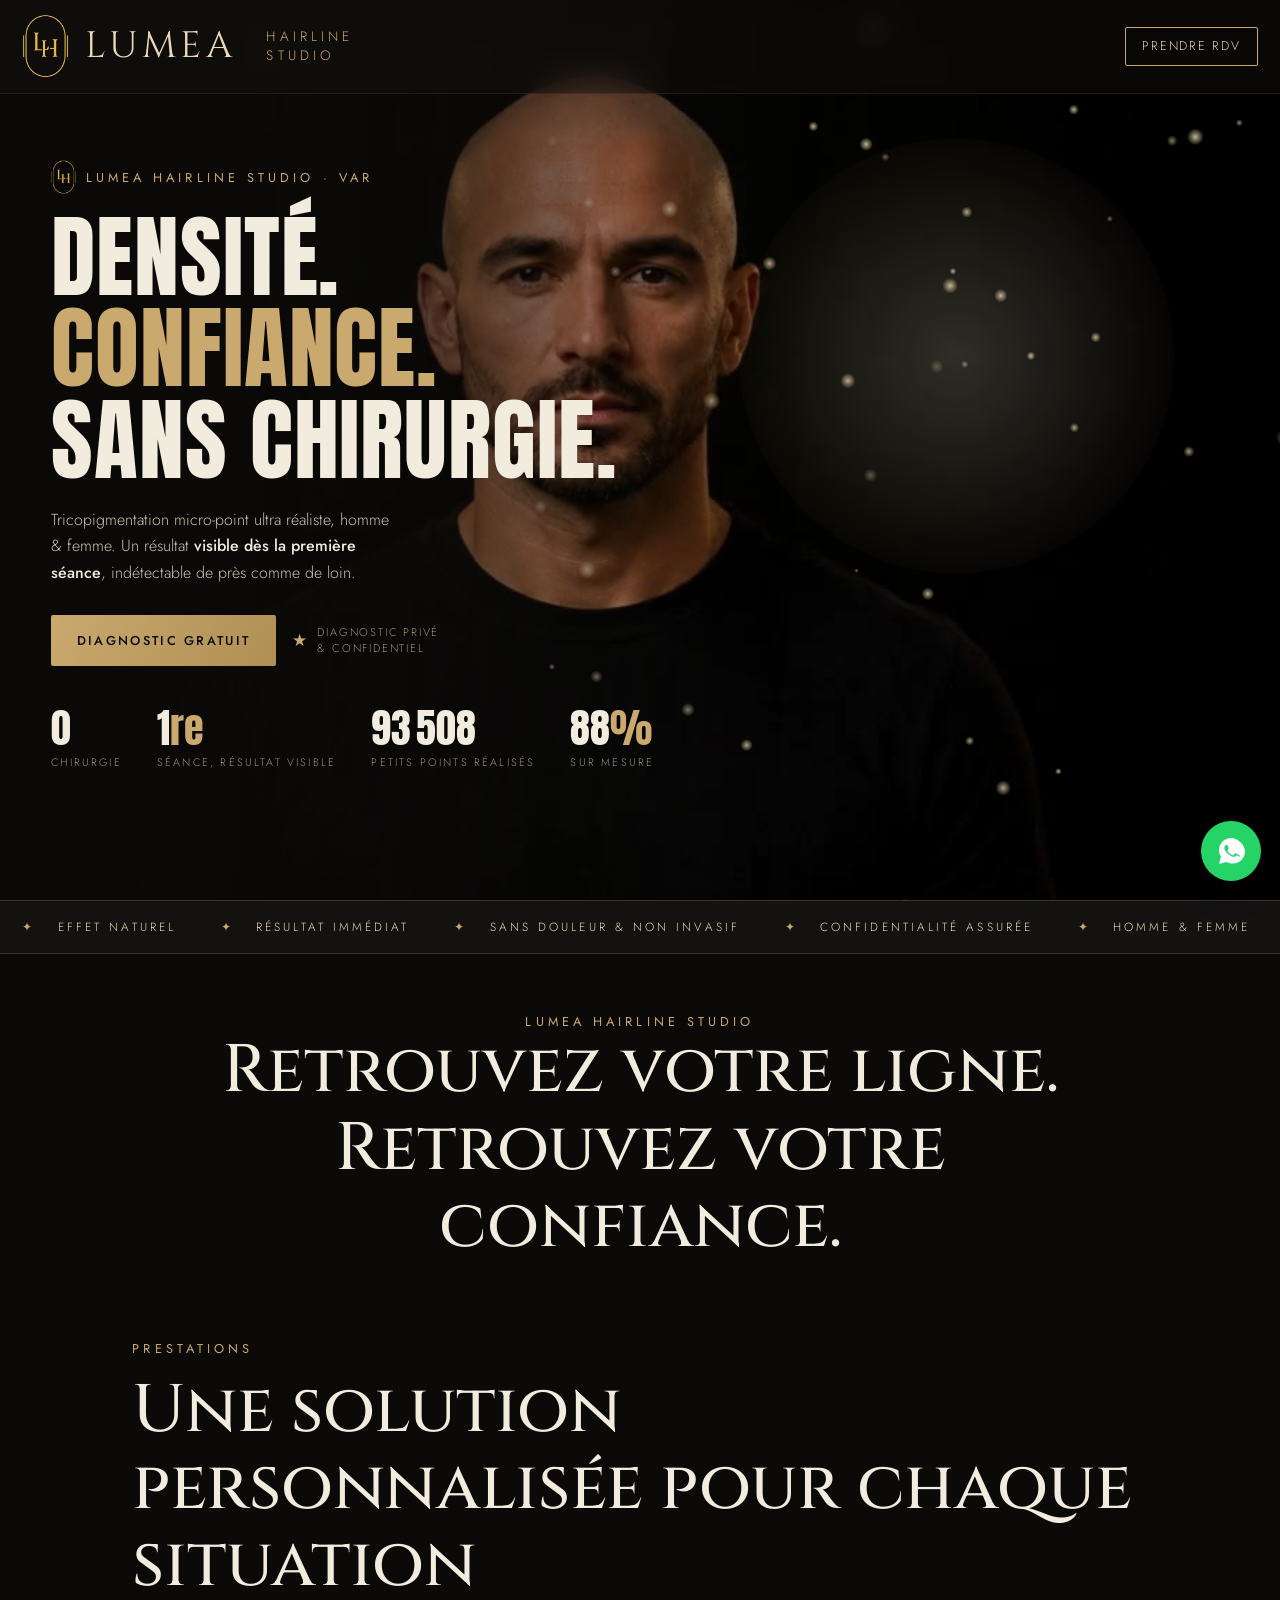
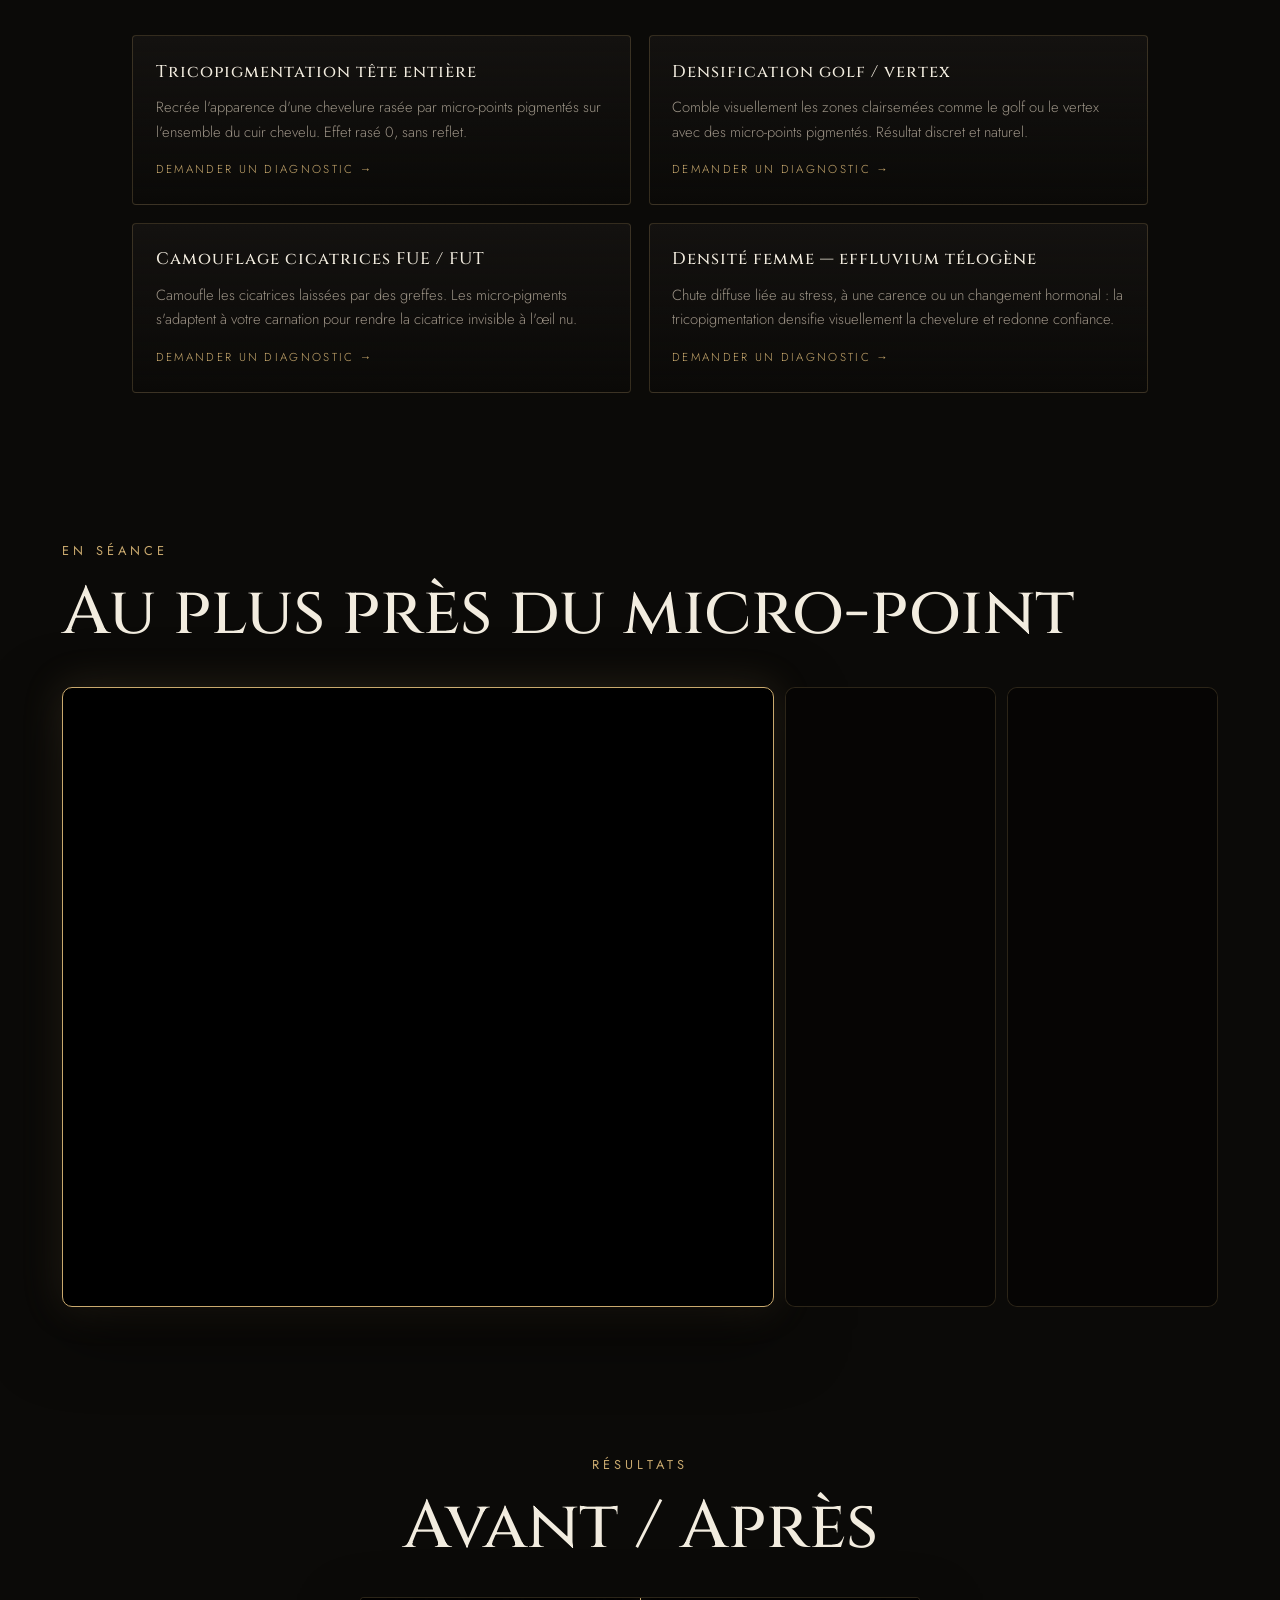
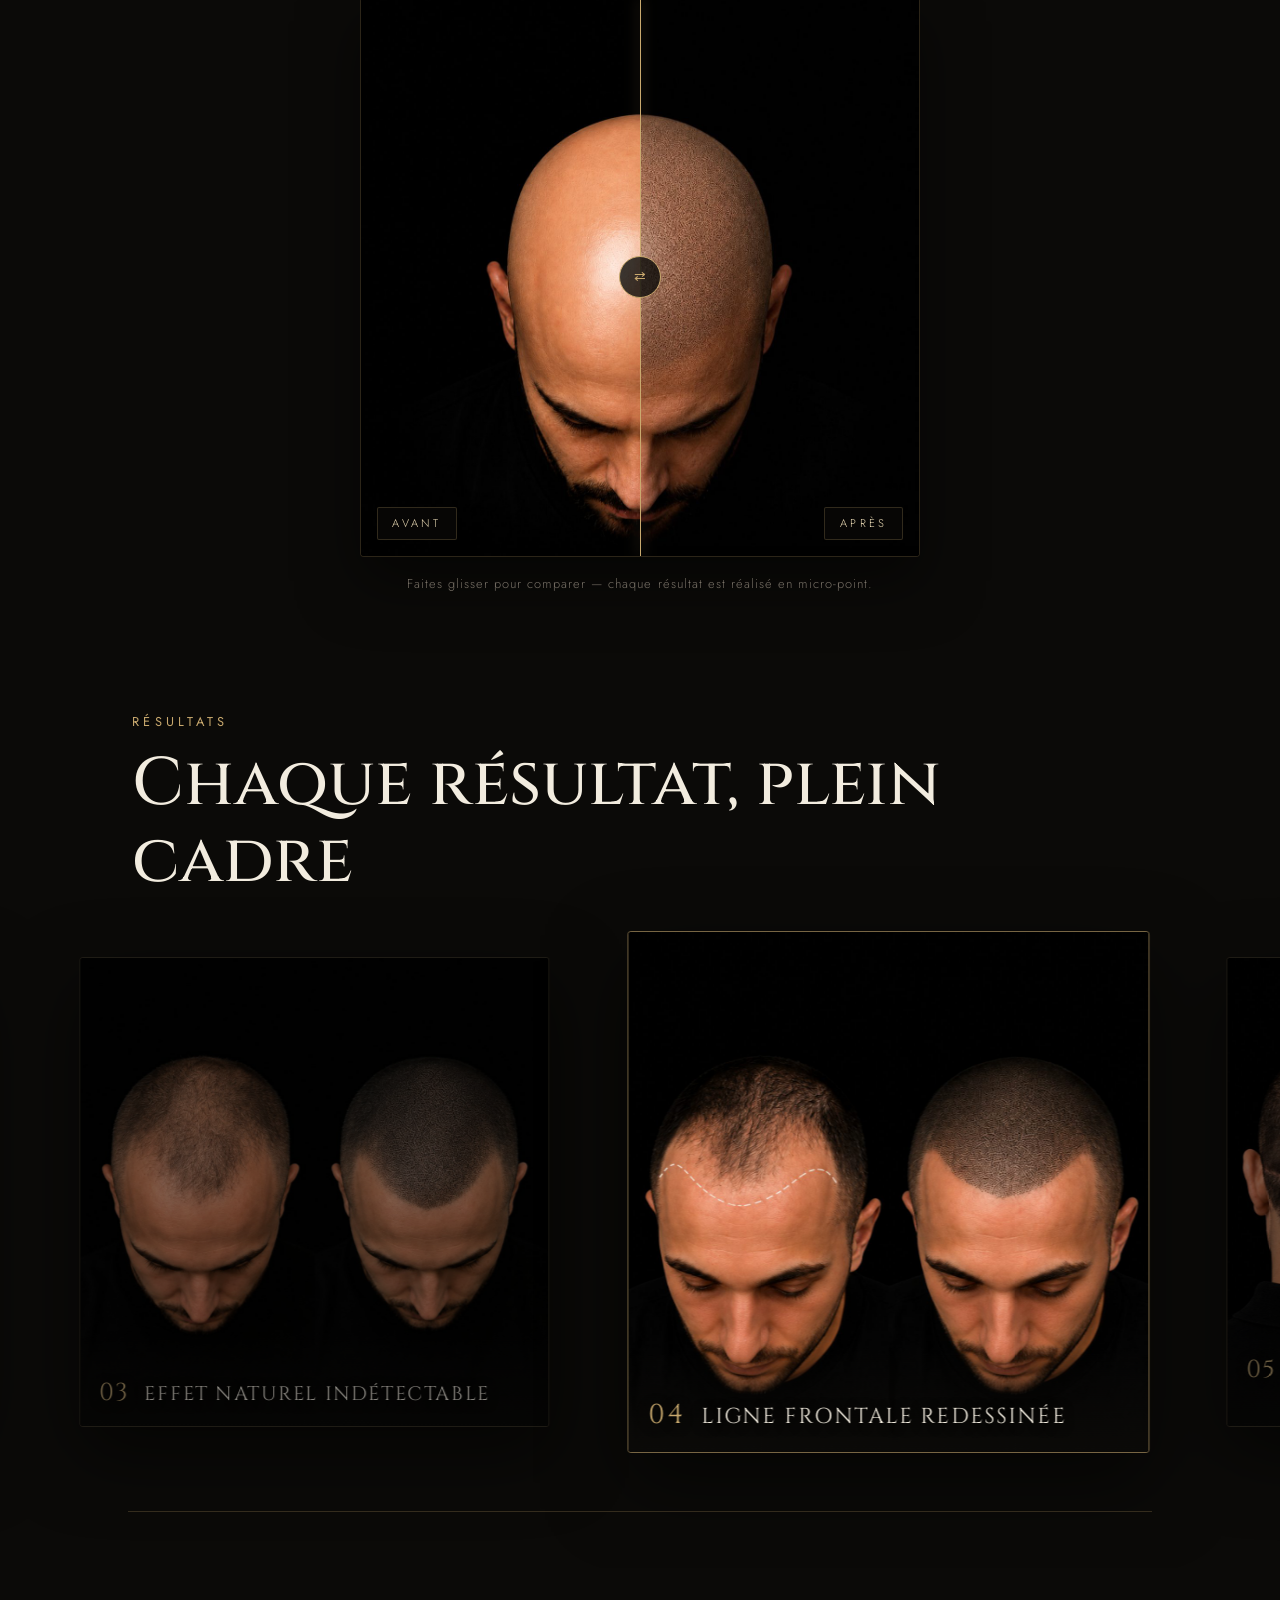
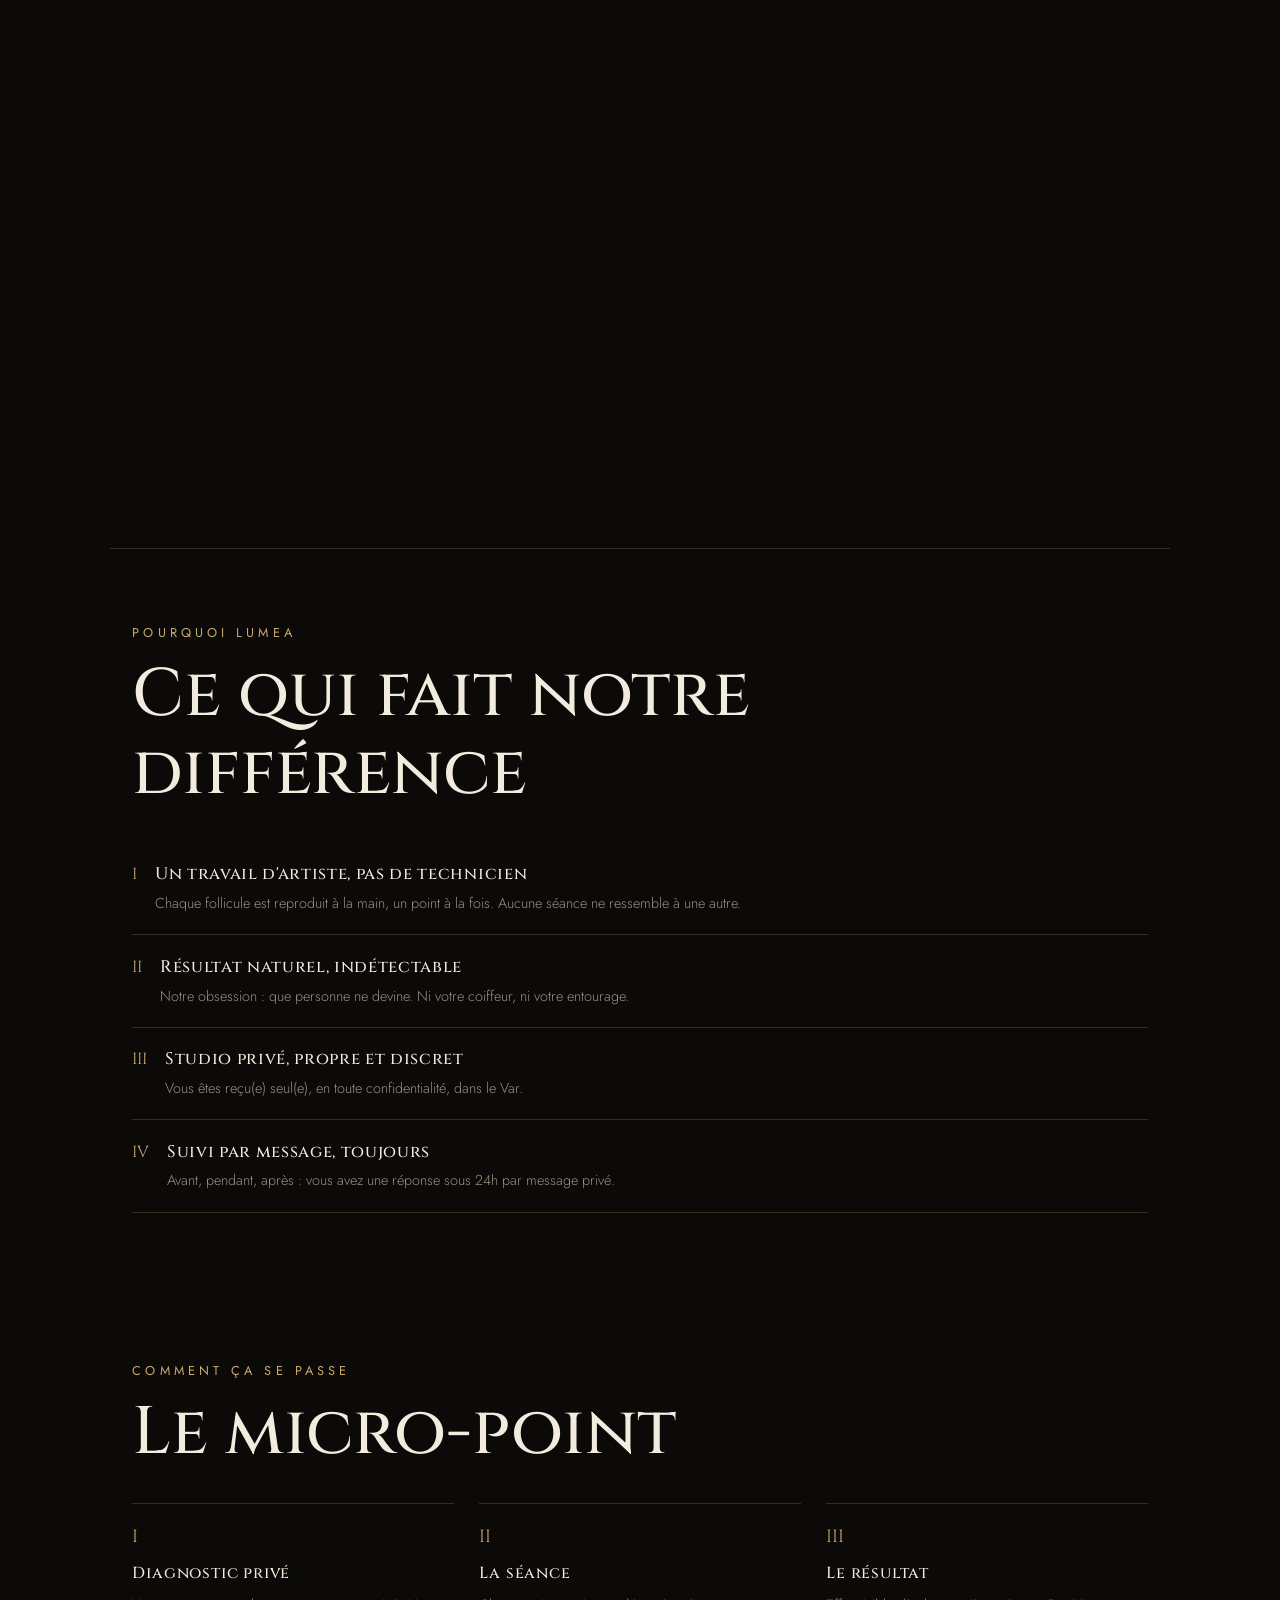
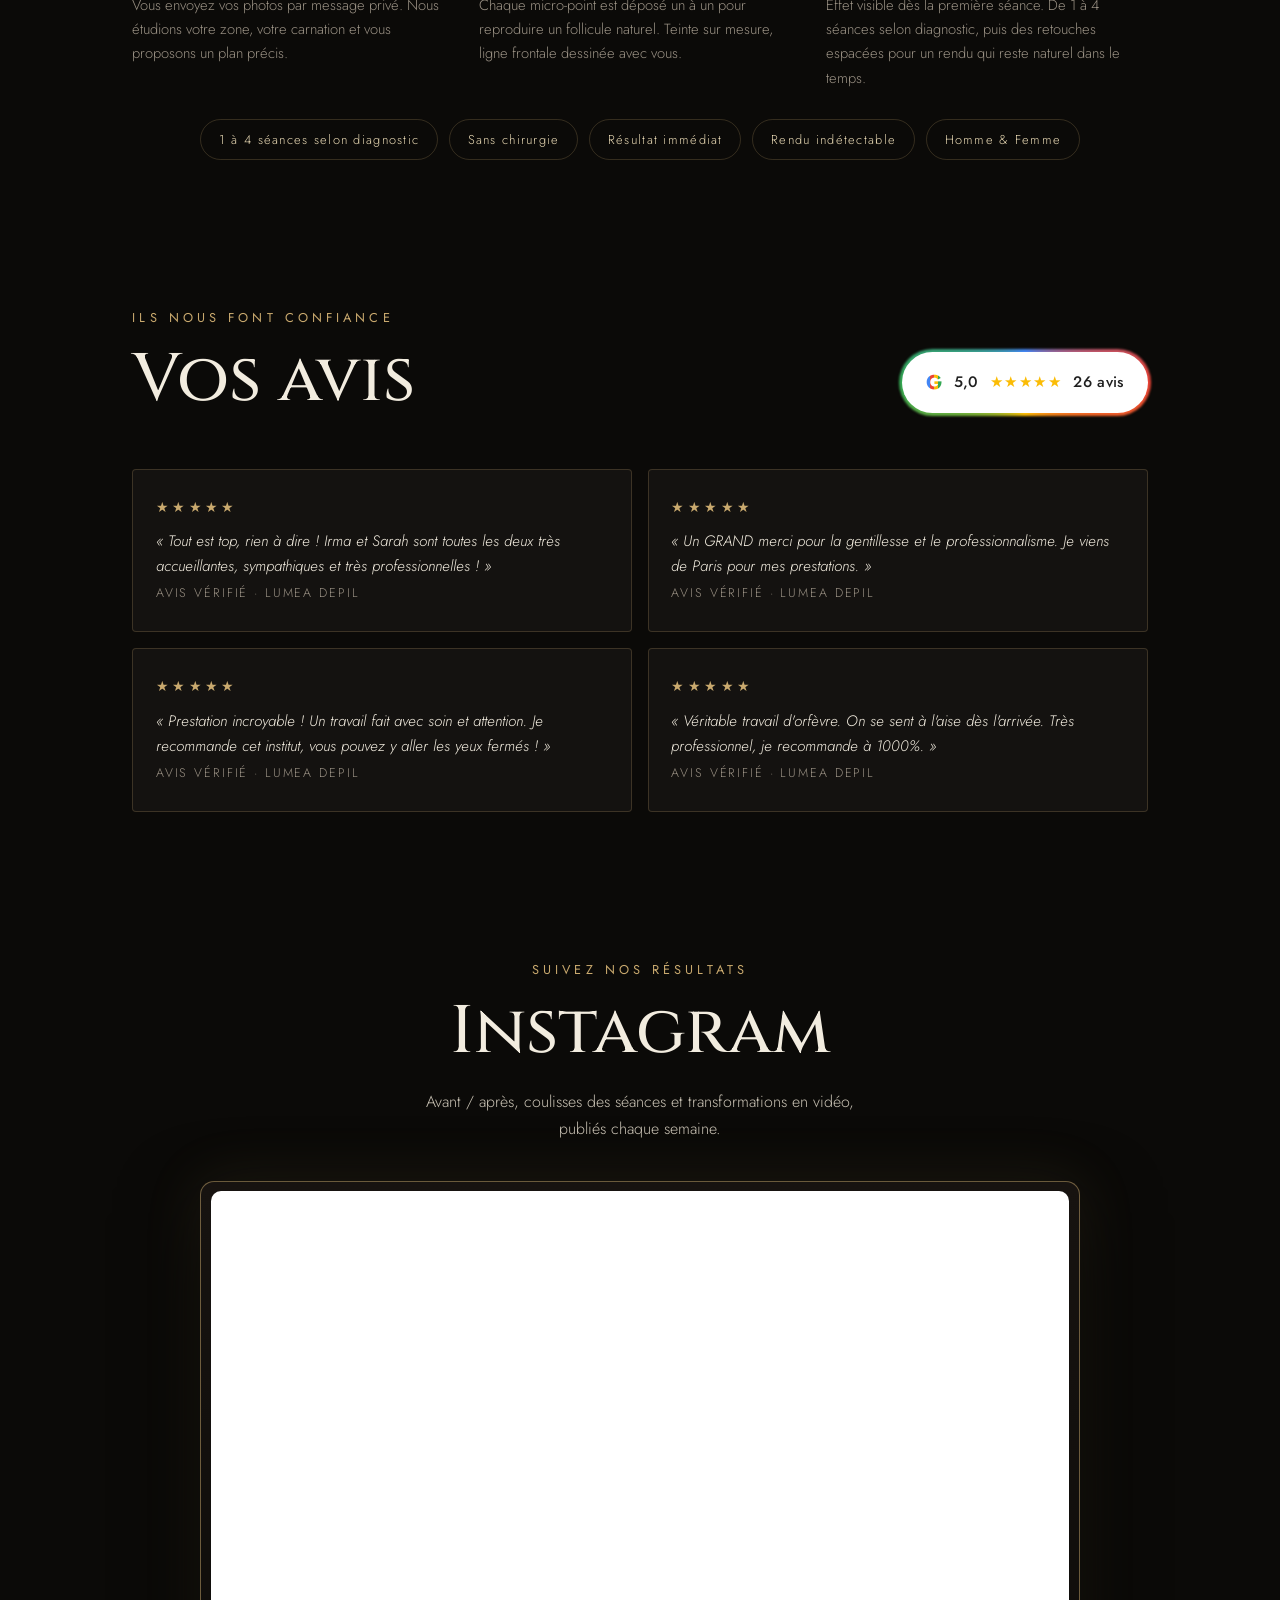
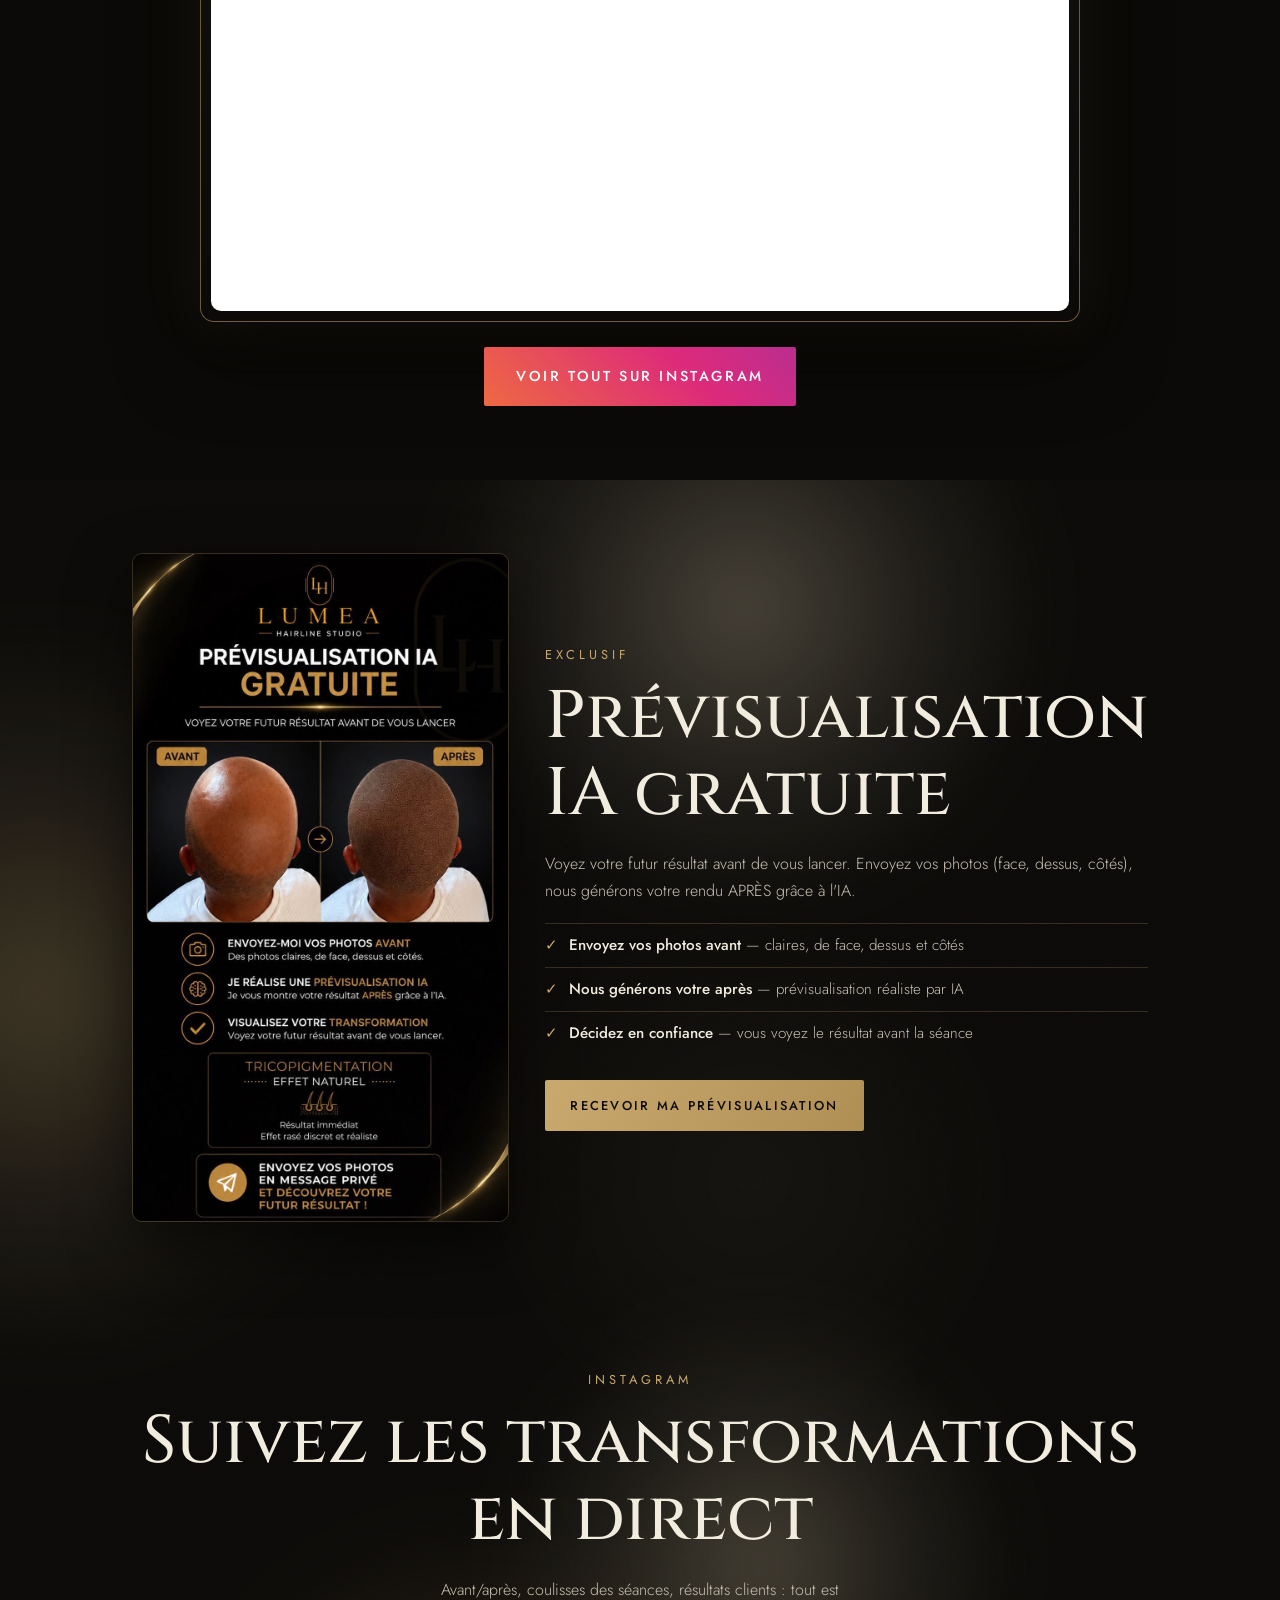
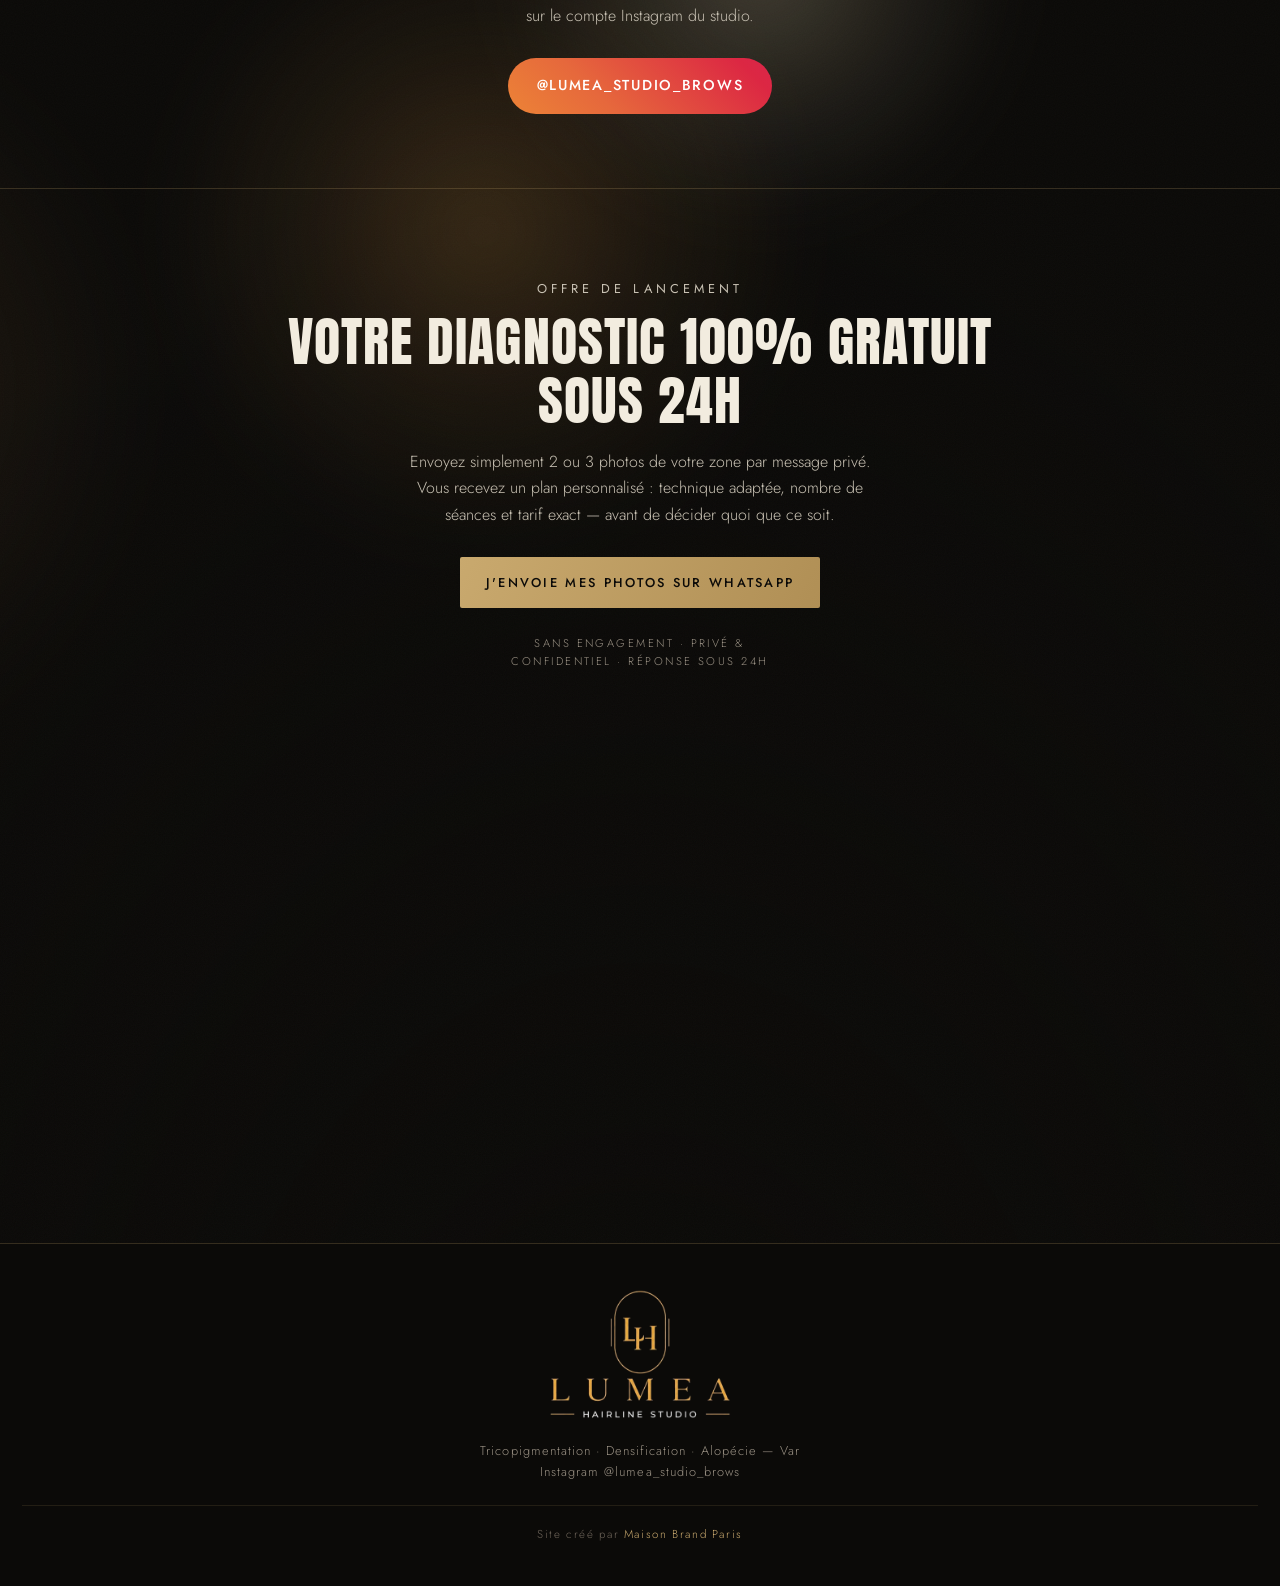
==== commit dad2311f: "Micro point + titre prestations masque sur mobile + boucle video garantie + Hairline Studio plus gro" ====
--- a/index.html
+++ b/index.html
@@ -67,7 +67,7 @@
 
 <section id="prestations" class="reveal">
   <p class="eyebrow">Prestations</p>
-  <h2>Une solution personnalisée pour chaque situation</h2>
+  <h2 class="masque-mobile">Une solution personnalisée pour chaque situation</h2>
   <div class="grid stagger">
     <div class="carte">
       <div class="texte">
@@ -121,7 +121,7 @@
     <div class="bar"></div>
     <div class="knob">⇄</div>
   </div>
-  <p class="ba-caption">Faites glisser pour comparer — chaque résultat est réalisé en micro-point, point par point.</p>
+  <p class="ba-caption">Faites glisser pour comparer — chaque résultat est réalisé en micro-point.</p>
 </section>
 
 
@@ -158,7 +158,7 @@
 
 <section id="technique" class="reveal">
   <p class="eyebrow">Comment ça se passe</p>
-  <h2>Le micro-point, point par point</h2>
+  <h2>Le micro-point</h2>
   <div class="etapes stagger">
     <div class="etape">
       <span class="num">I</span>
--- a/css/styles.css
+++ b/css/styles.css
@@ -350,7 +350,7 @@
 @media(max-width:560px){
   .logo{font-size:1.6rem;letter-spacing:.08em;gap:.6rem}
   .logo-mark{height:50px}
-  .logo-sub{font-size:.6rem;letter-spacing:.22em;margin-left:.6rem}
+  .logo-sub{font-size:.82rem;letter-spacing:.24em;margin-left:.65rem;line-height:1.4}
   .nav-cta{font-size:.66rem;padding:.45rem .65rem;letter-spacing:.06em;flex:none}
 }
 
@@ -378,3 +378,6 @@
 .ig-panneau{overflow:hidden}
 .ig-panneau iframe{display:block;width:100%;height:720px;border:0;border-radius:10px;background:#fff}
 @media(max-width:719px){.ig-panneau iframe{height:430px}}
+
+/* ===== Masquer sur mobile ===== */
+@media(max-width:719px){.masque-mobile{display:none}}
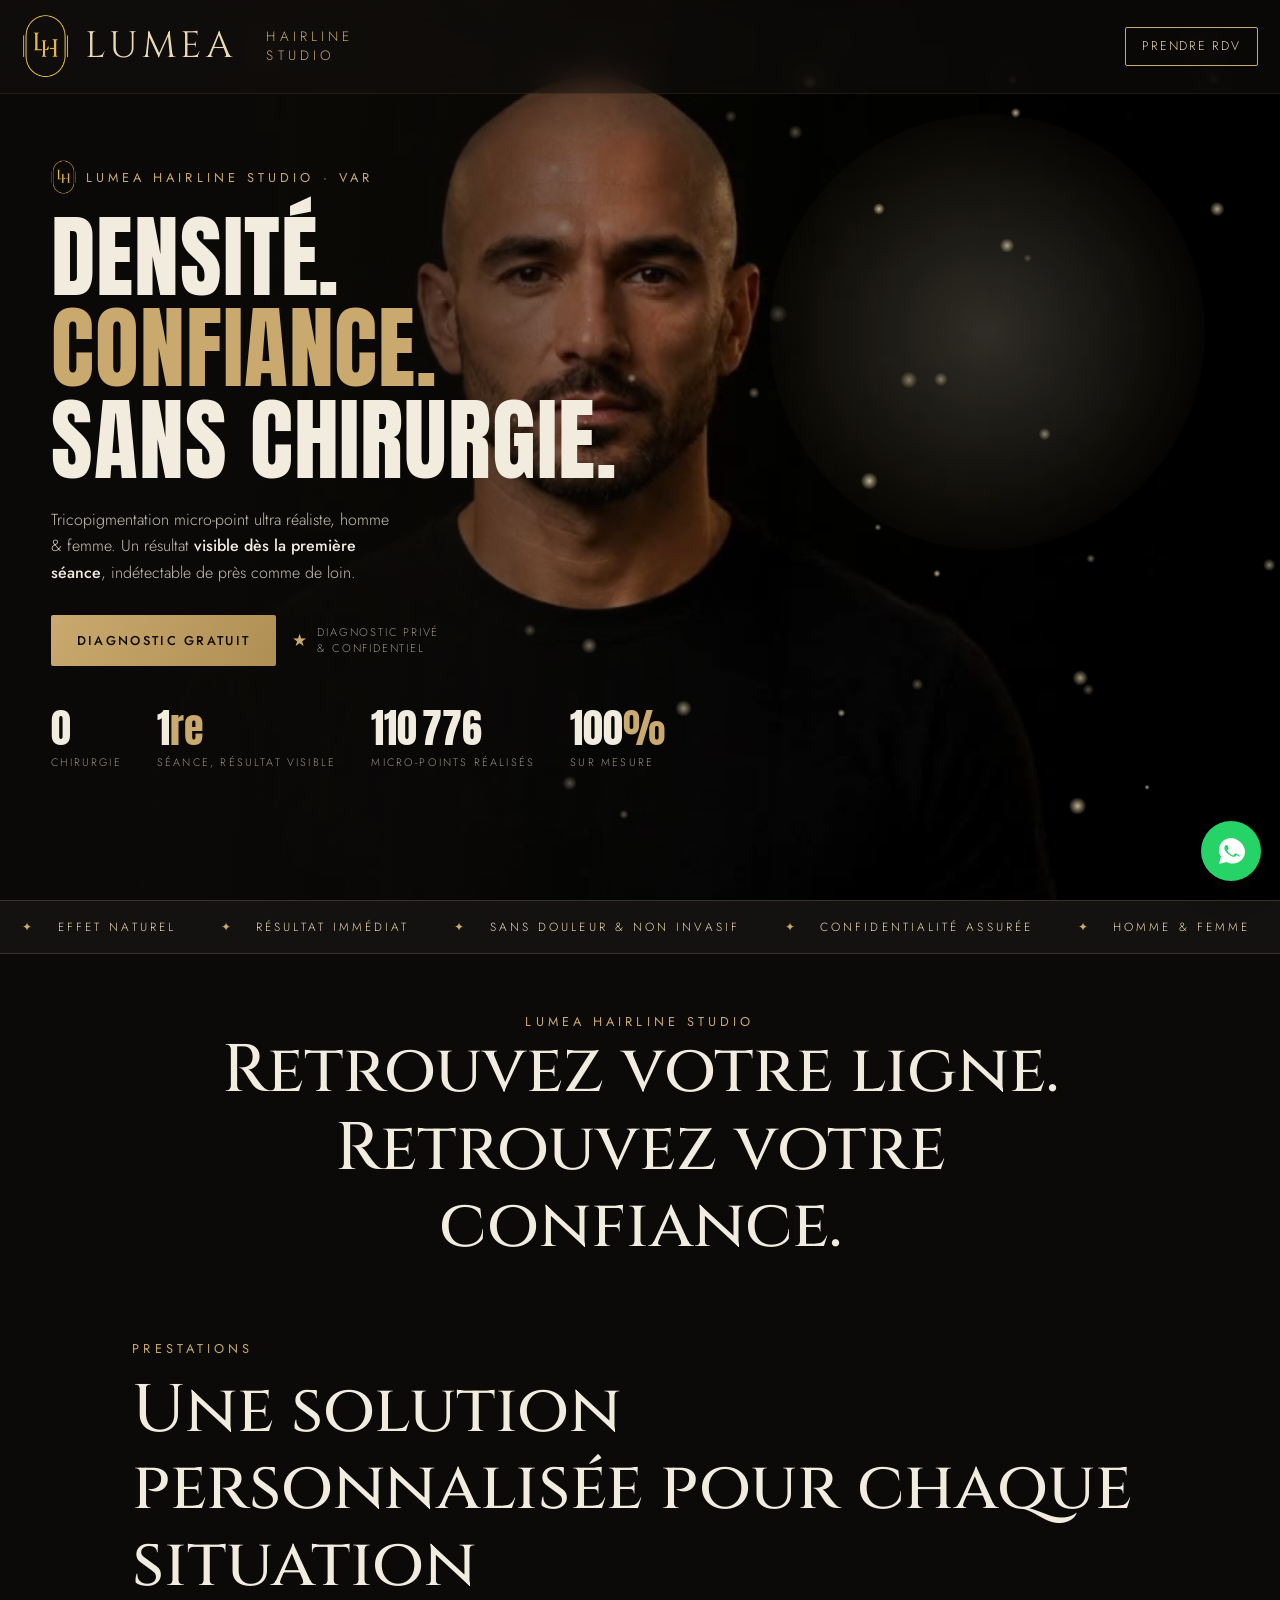
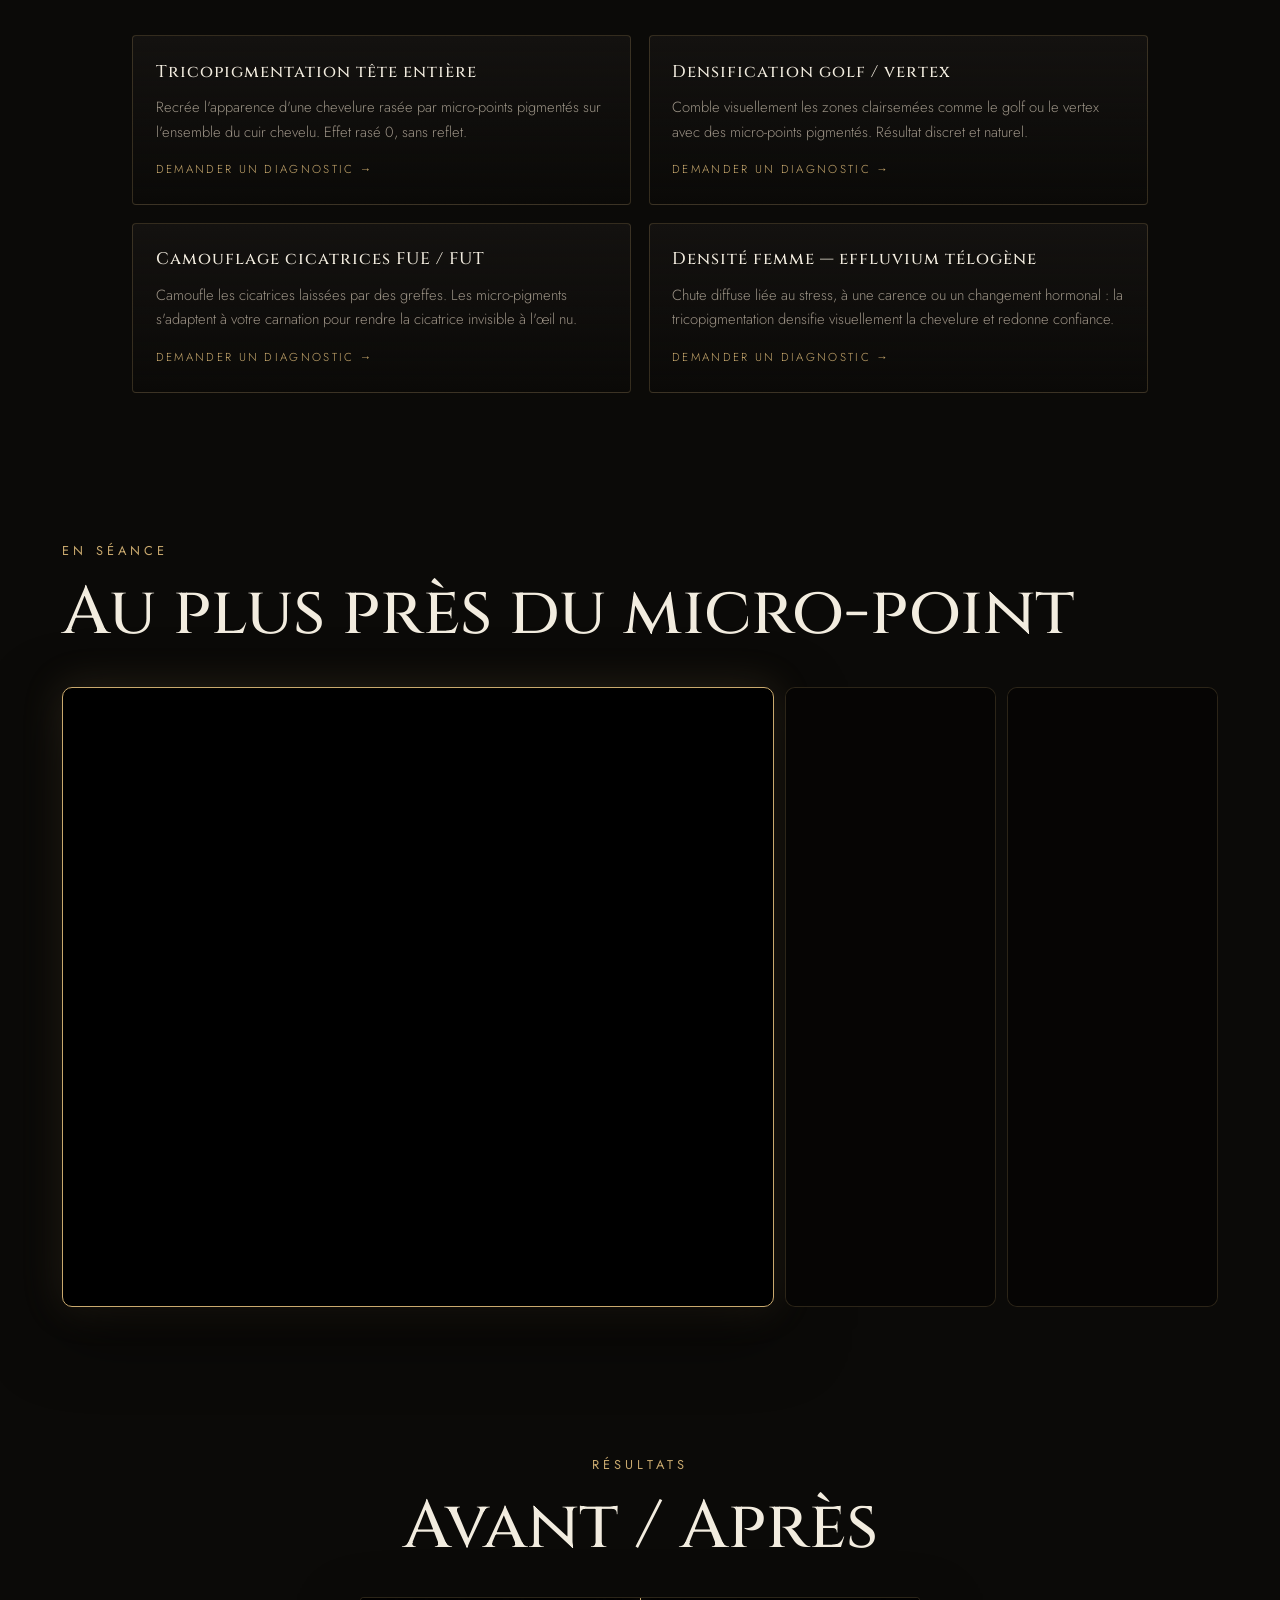
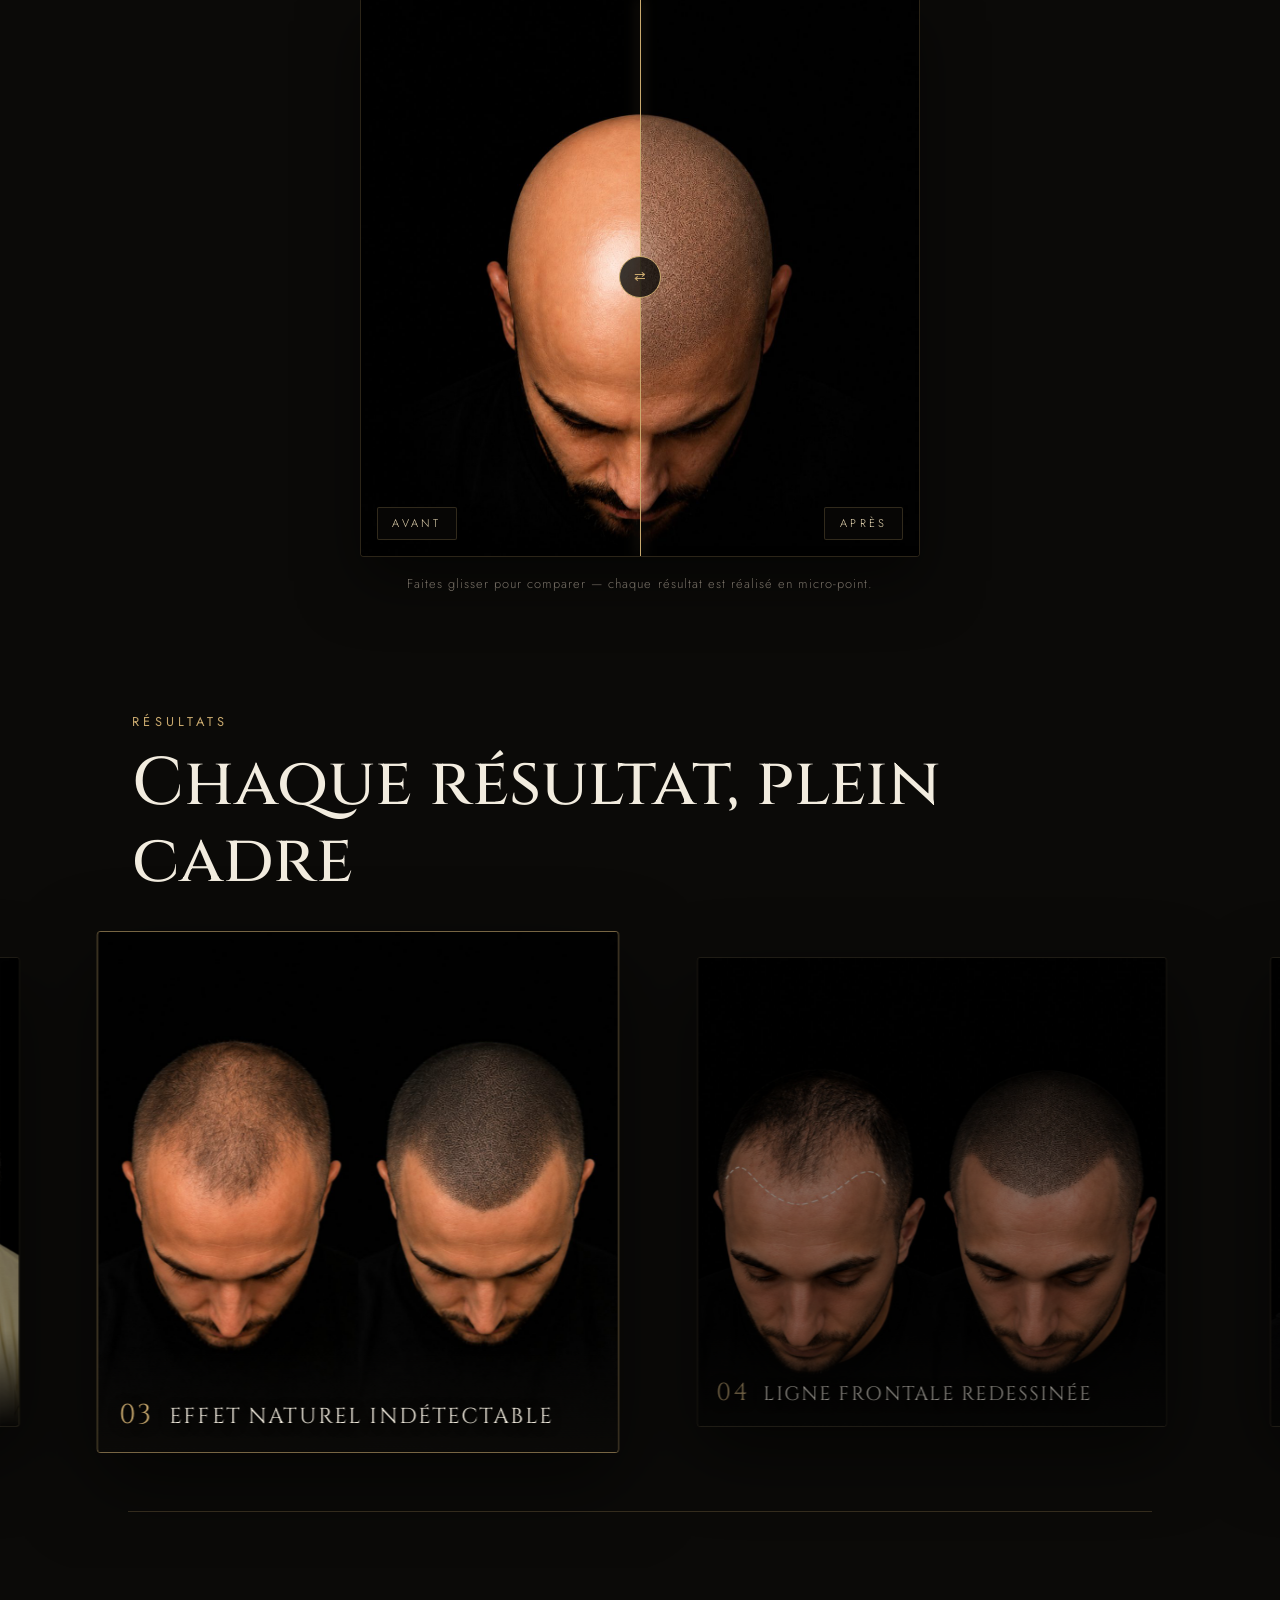
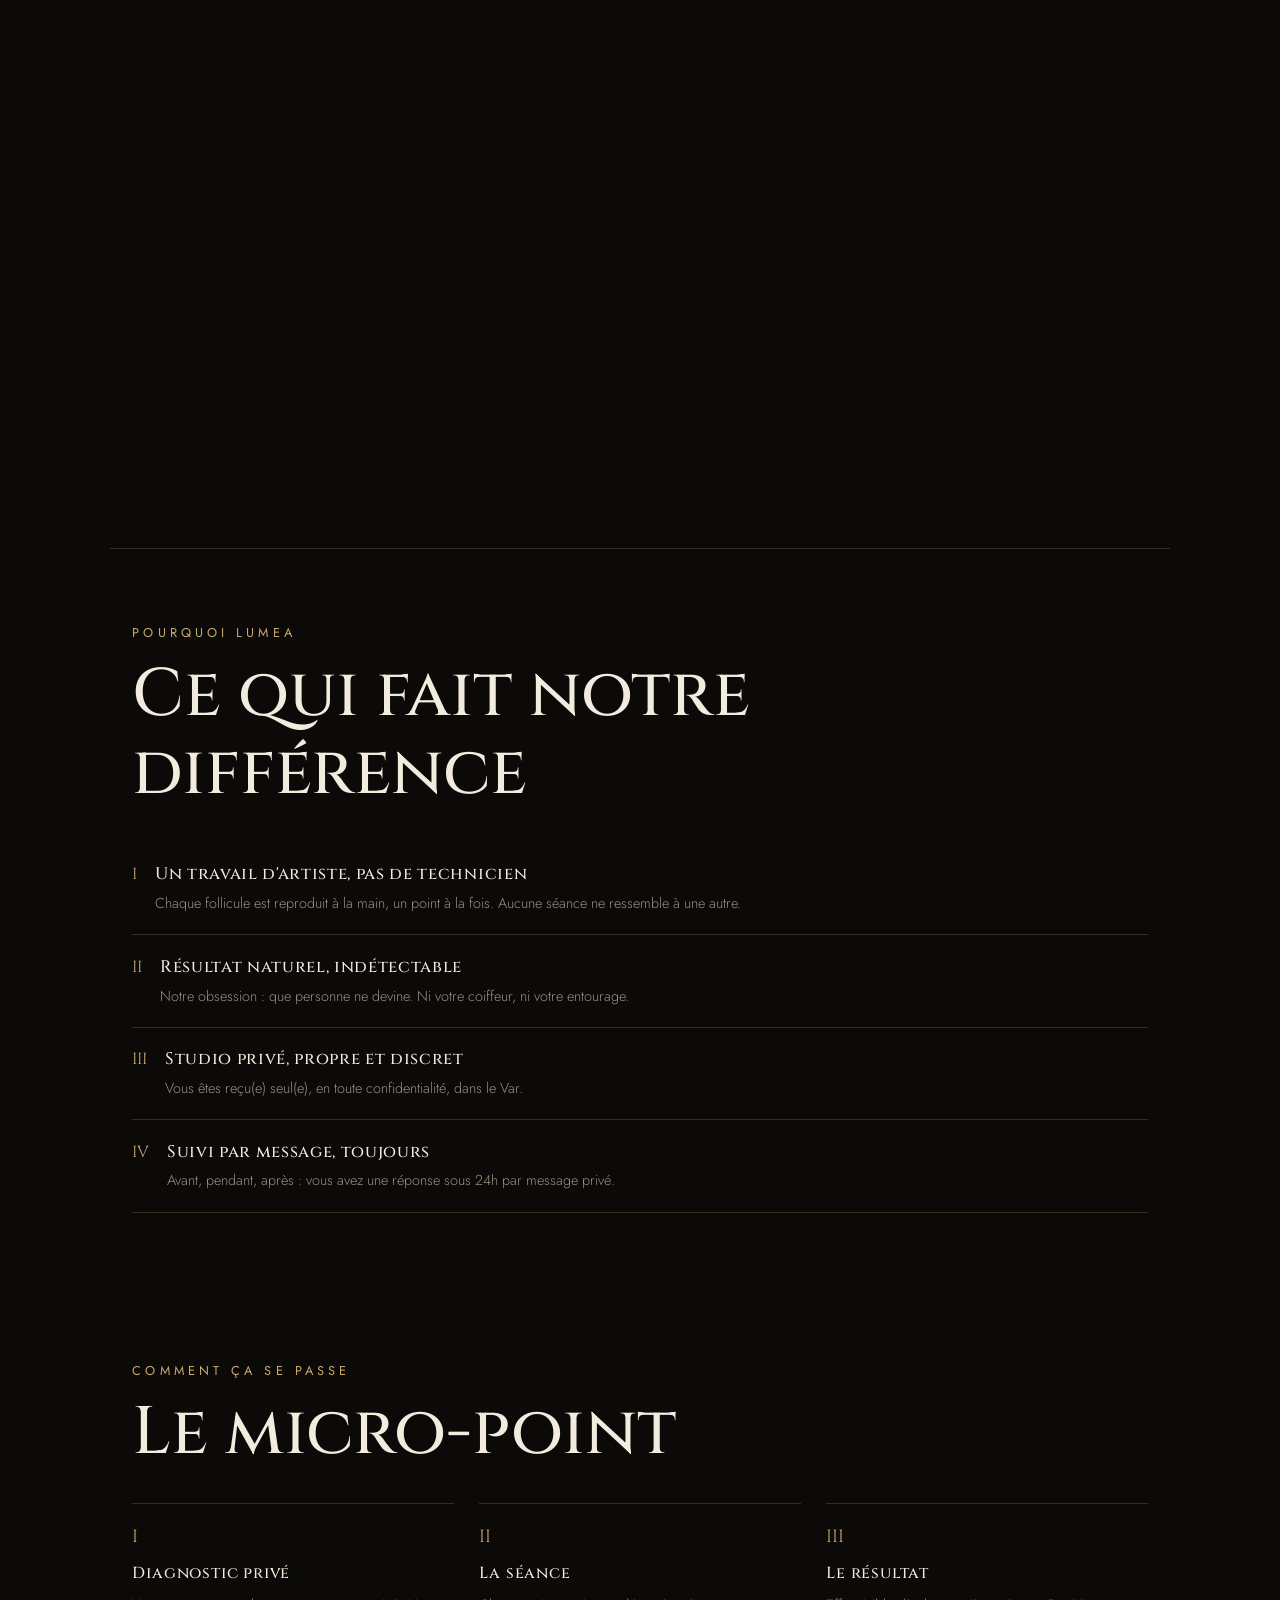
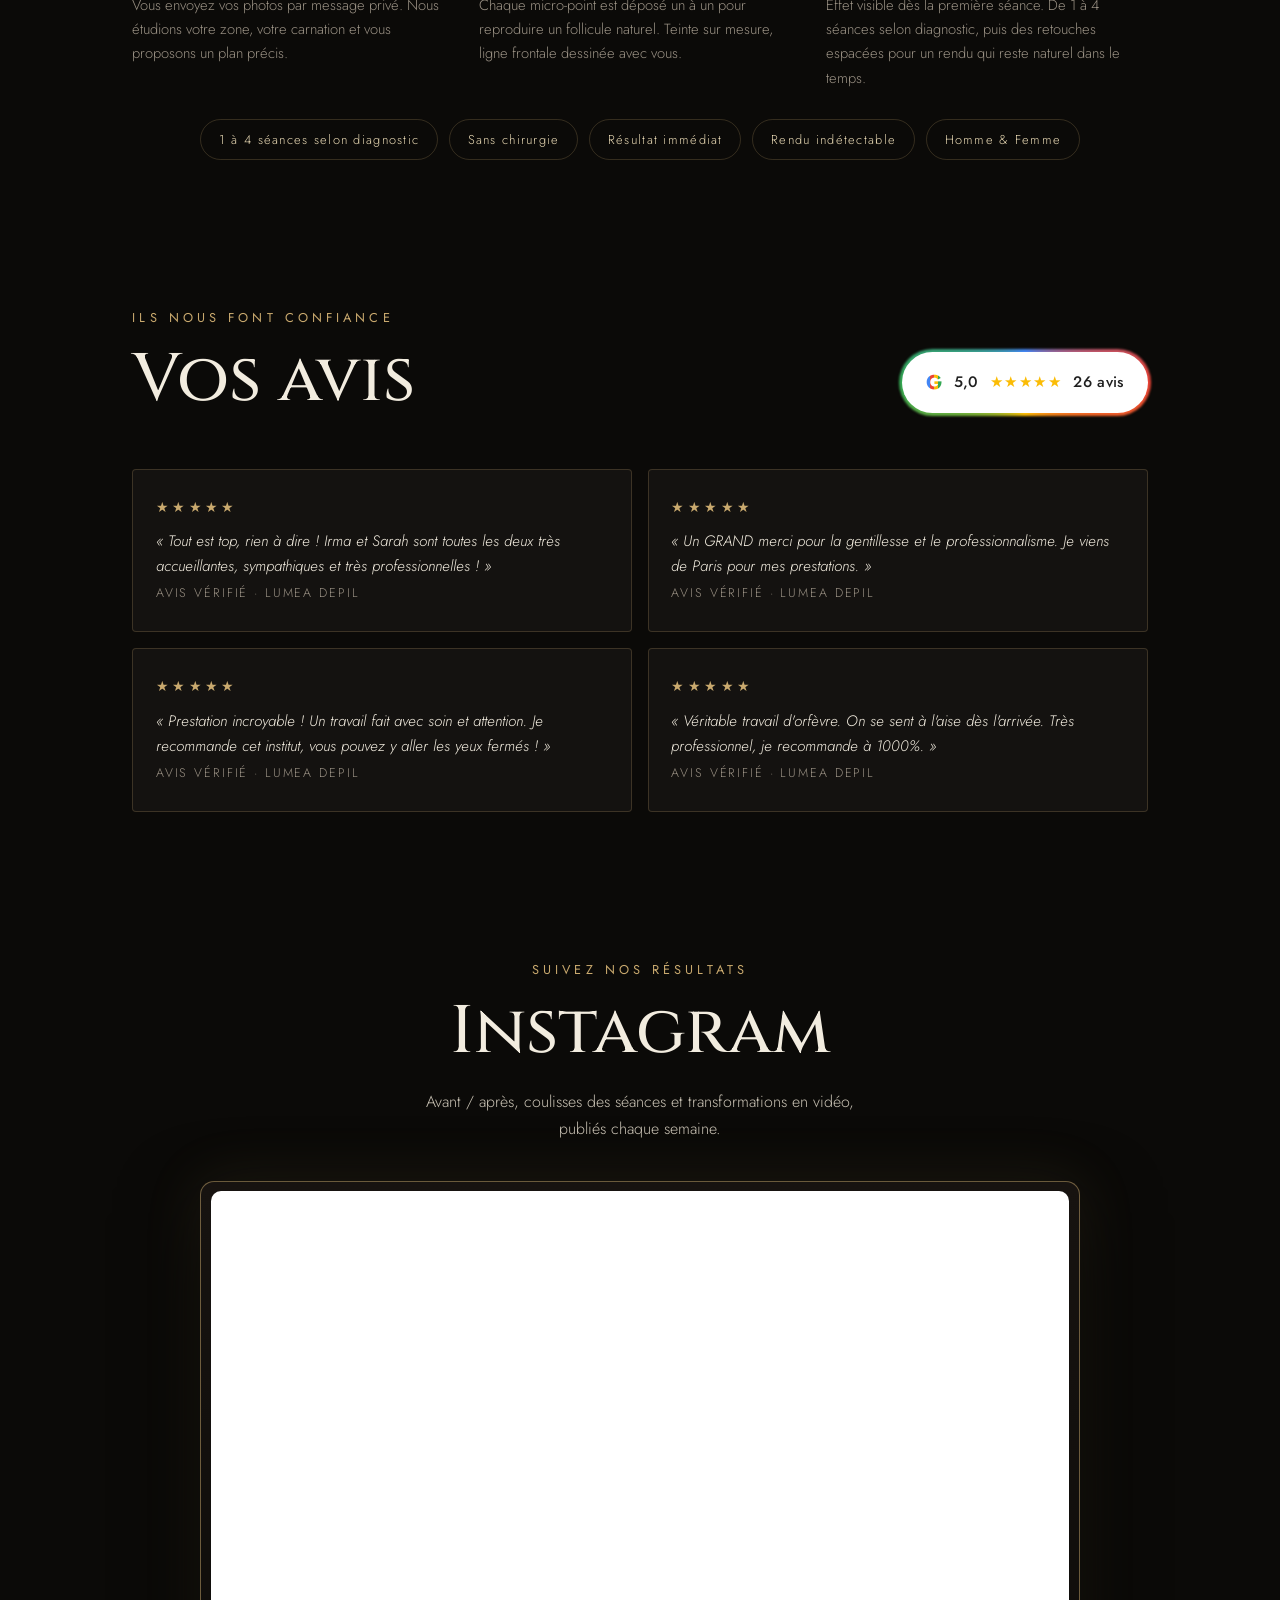
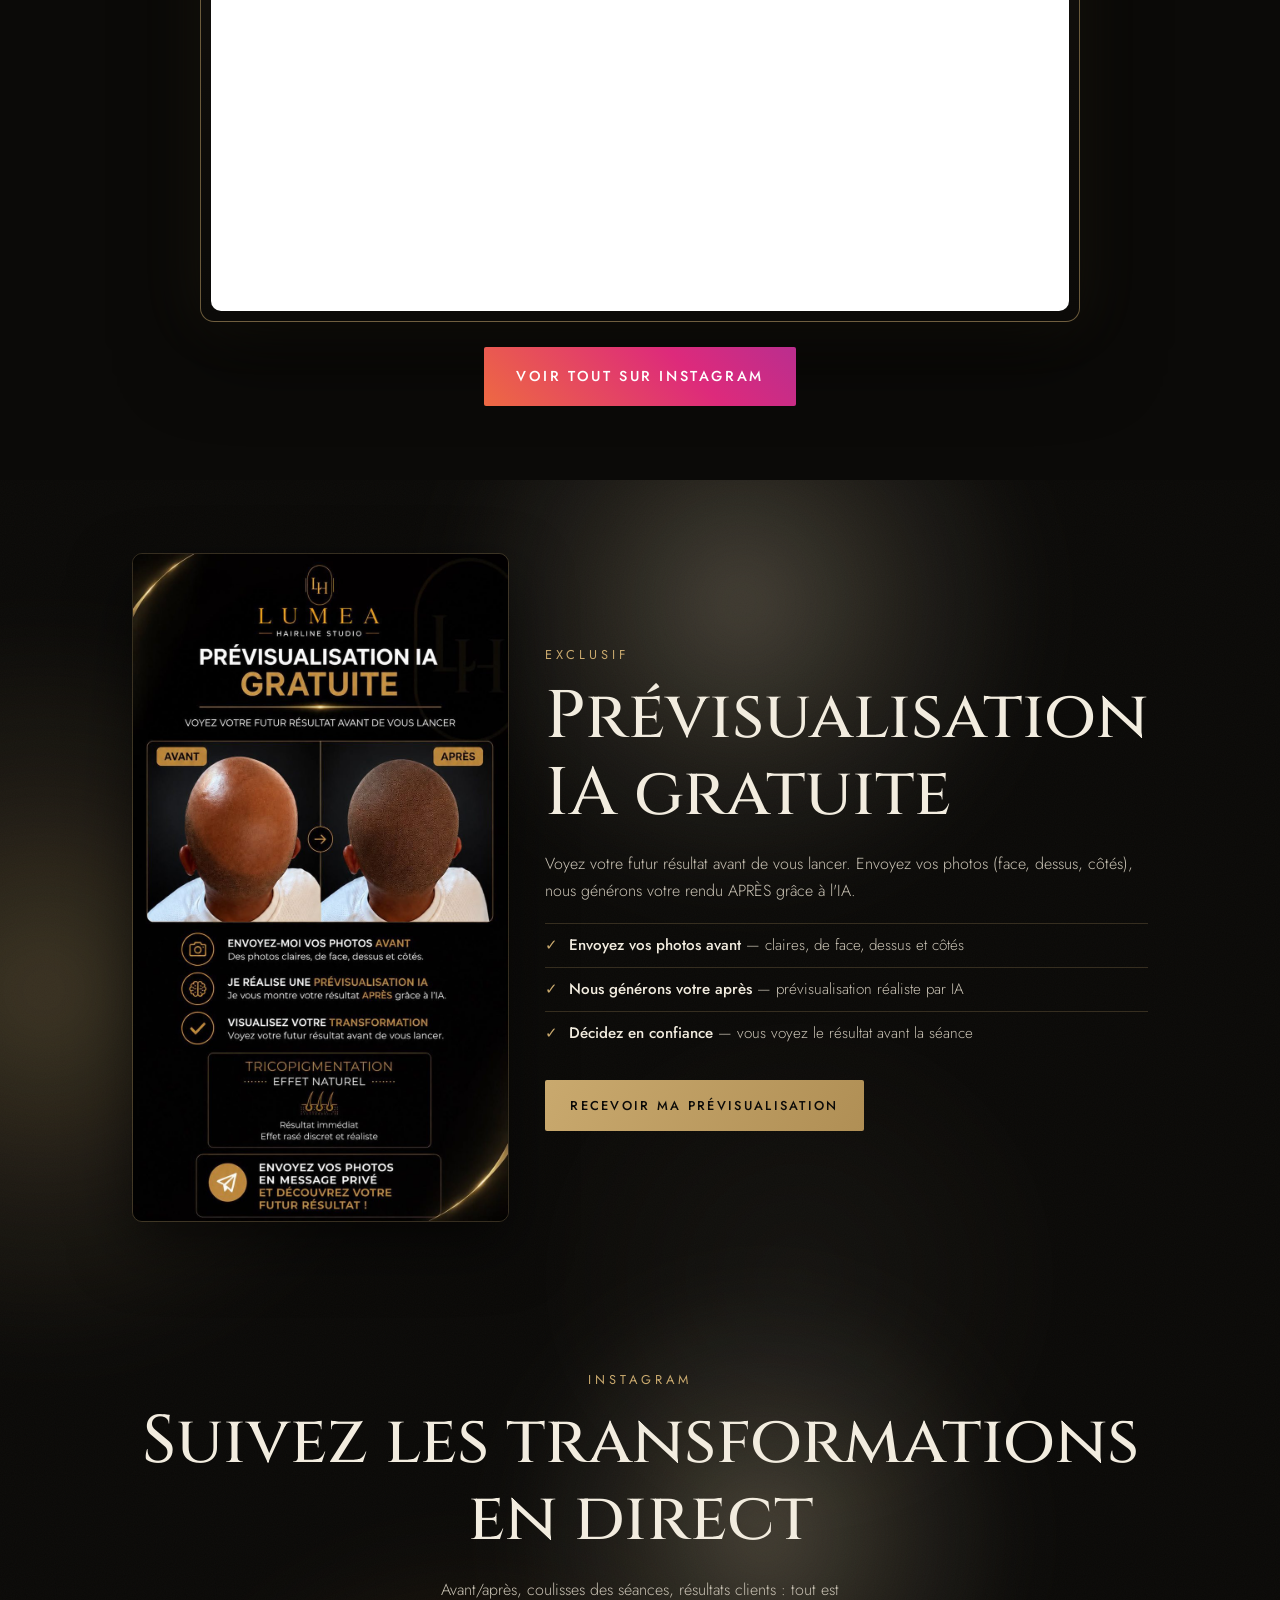
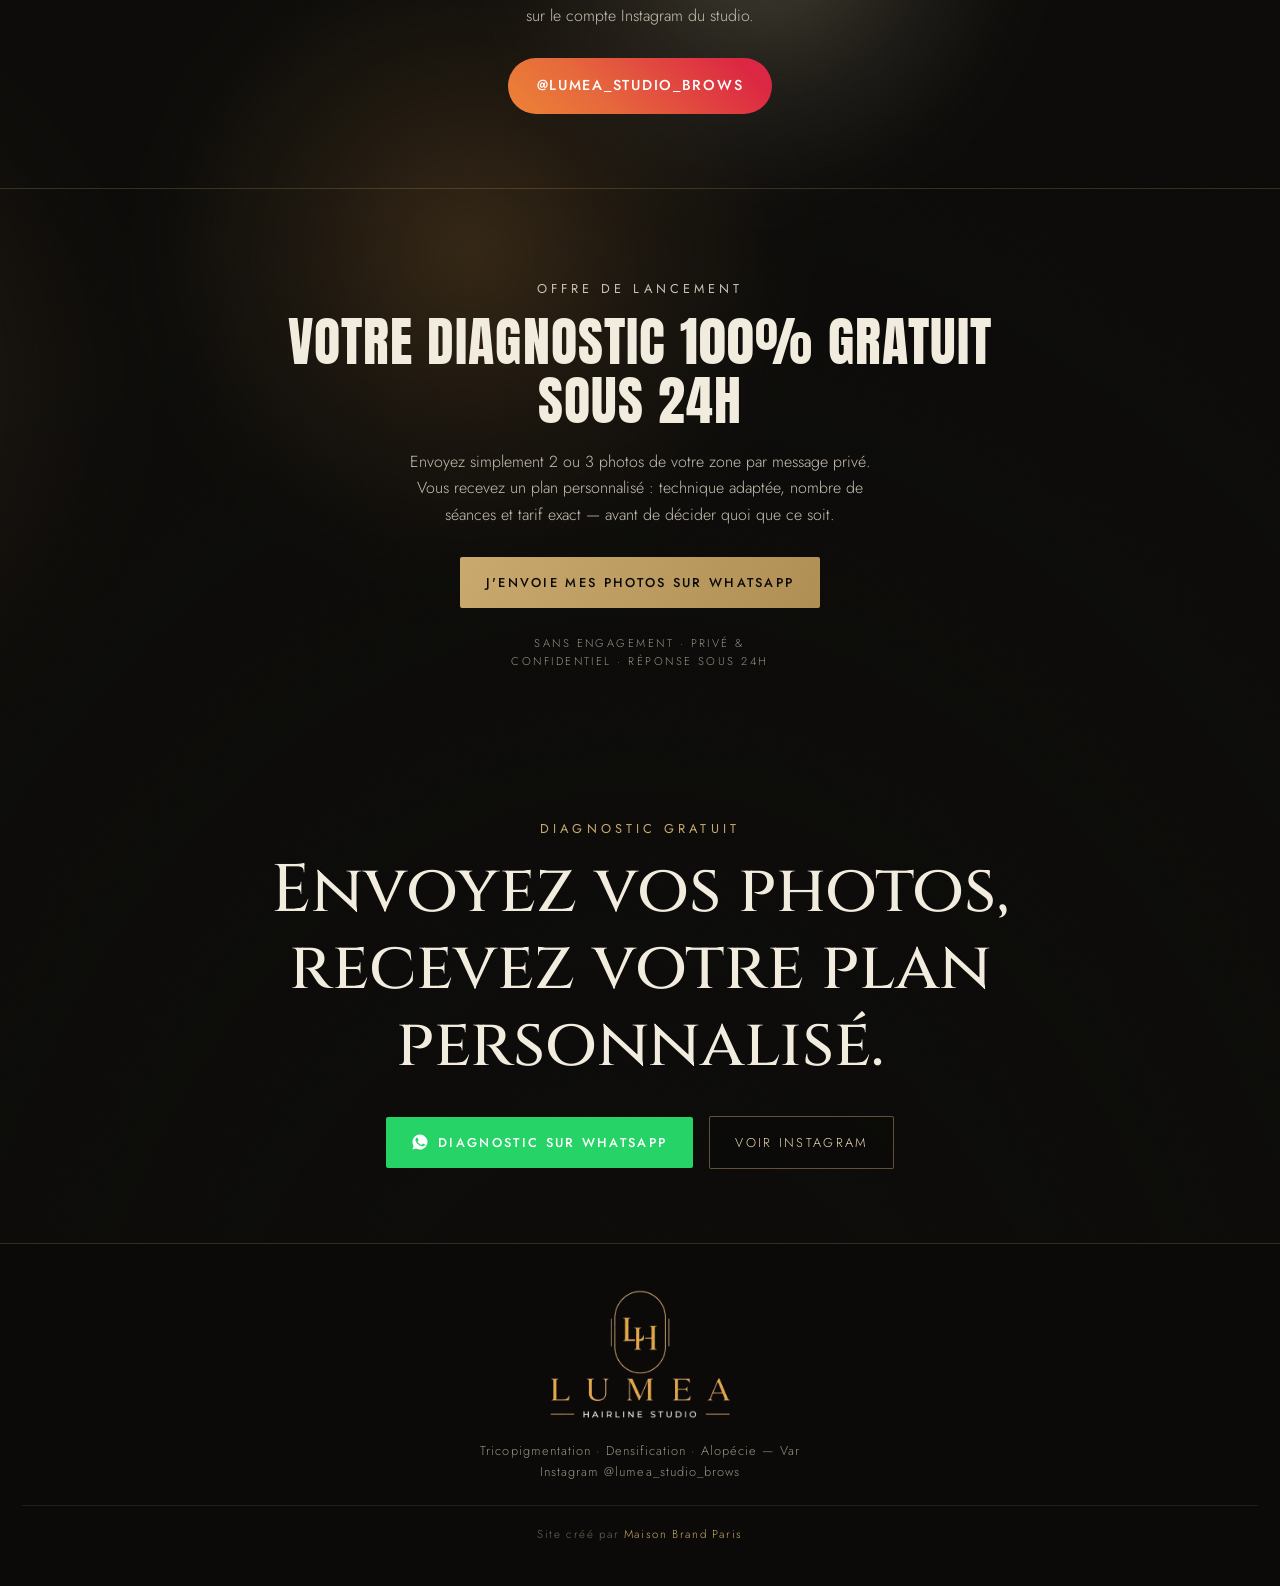
==== commit 77a60158: "Hero : Micro-points realises" ====
--- a/index.html
+++ b/index.html
@@ -47,7 +47,7 @@
     <div class="stats">
       <div class="stat"><div class="chiffre">0</div><div class="label">Chirurgie</div></div>
       <div class="stat"><div class="chiffre">1<em>re</em></div><div class="label">Séance, résultat visible</div></div>
-      <div class="stat"><div class="chiffre"><span data-compte="120000" data-delai="3400">0</span></div><div class="label">Petits points réalisés</div></div>
+      <div class="stat"><div class="chiffre"><span data-compte="120000" data-delai="3400">0</span></div><div class="label">Micro-points réalisés</div></div>
       <div class="stat"><div class="chiffre"><span data-compte="100" data-delai="3400">0</span><em>%</em></div><div class="label">Sur mesure</div></div>
     </div>
   </div>
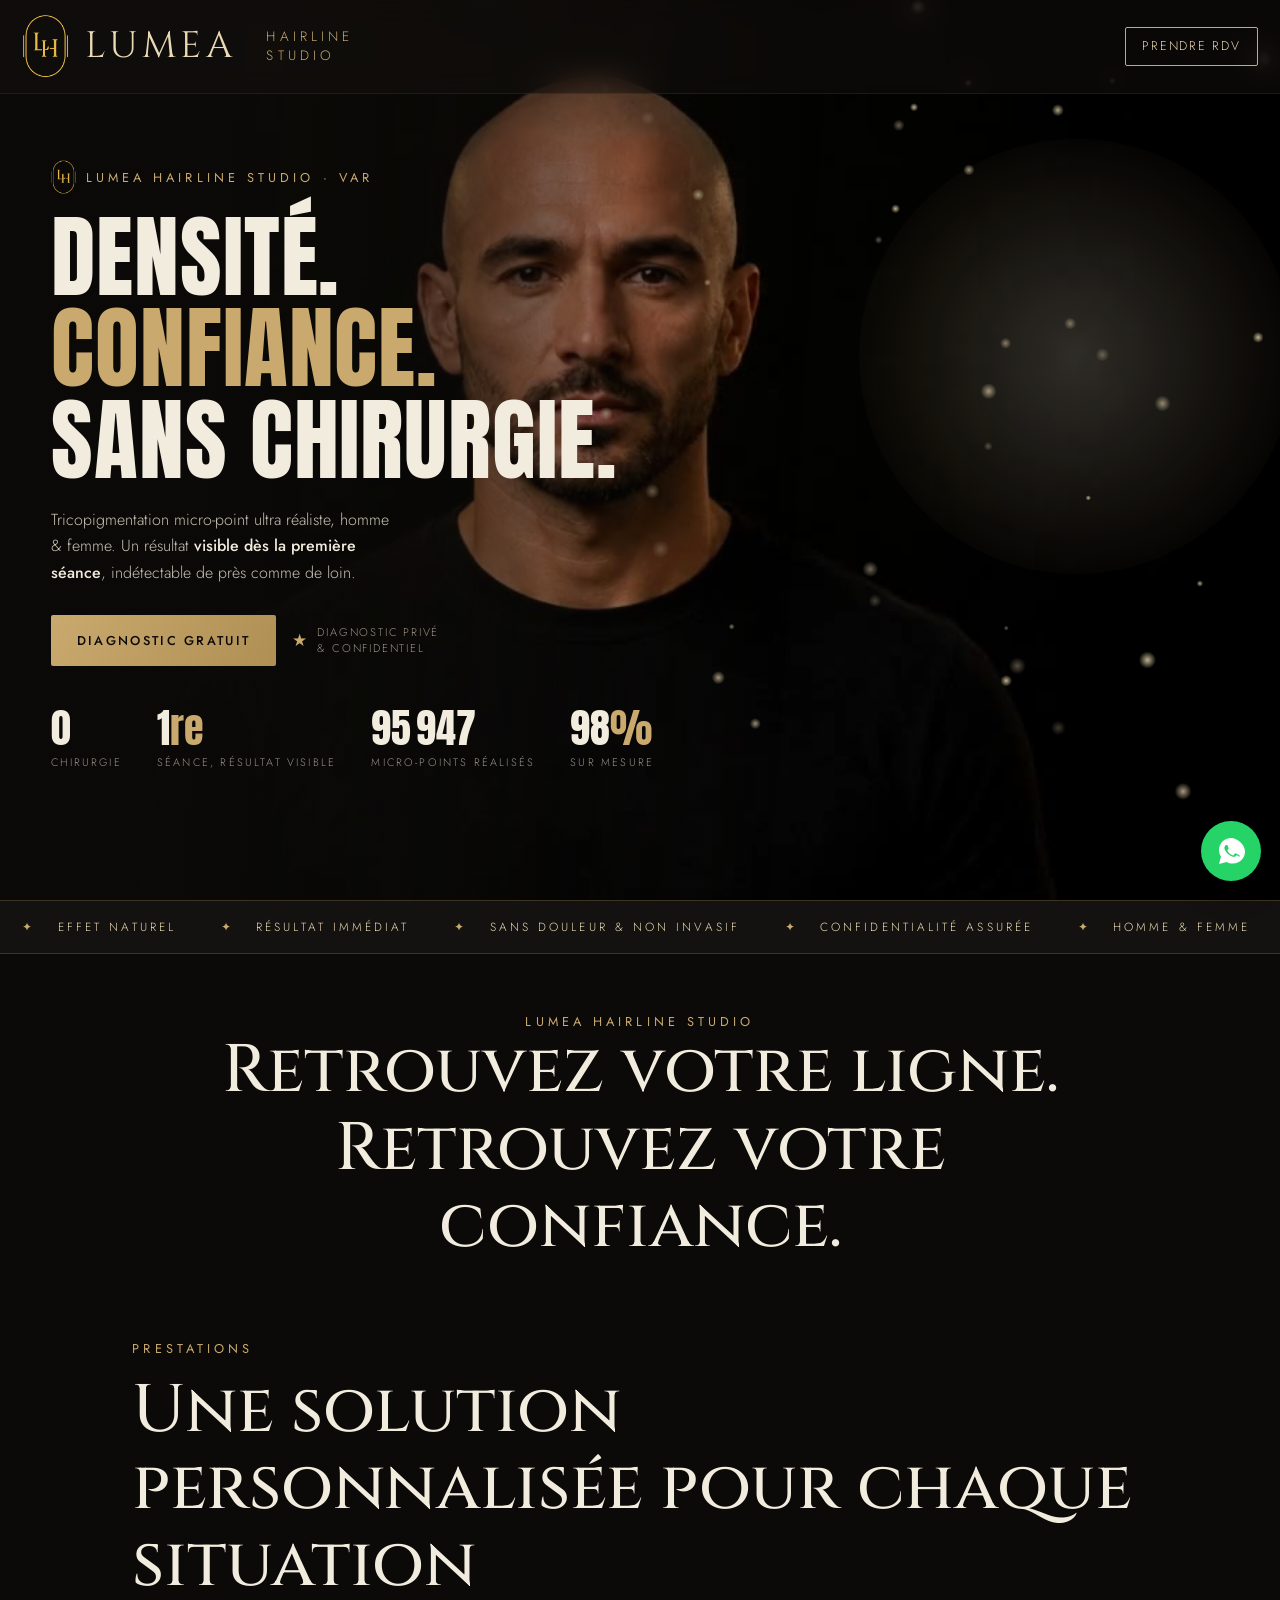
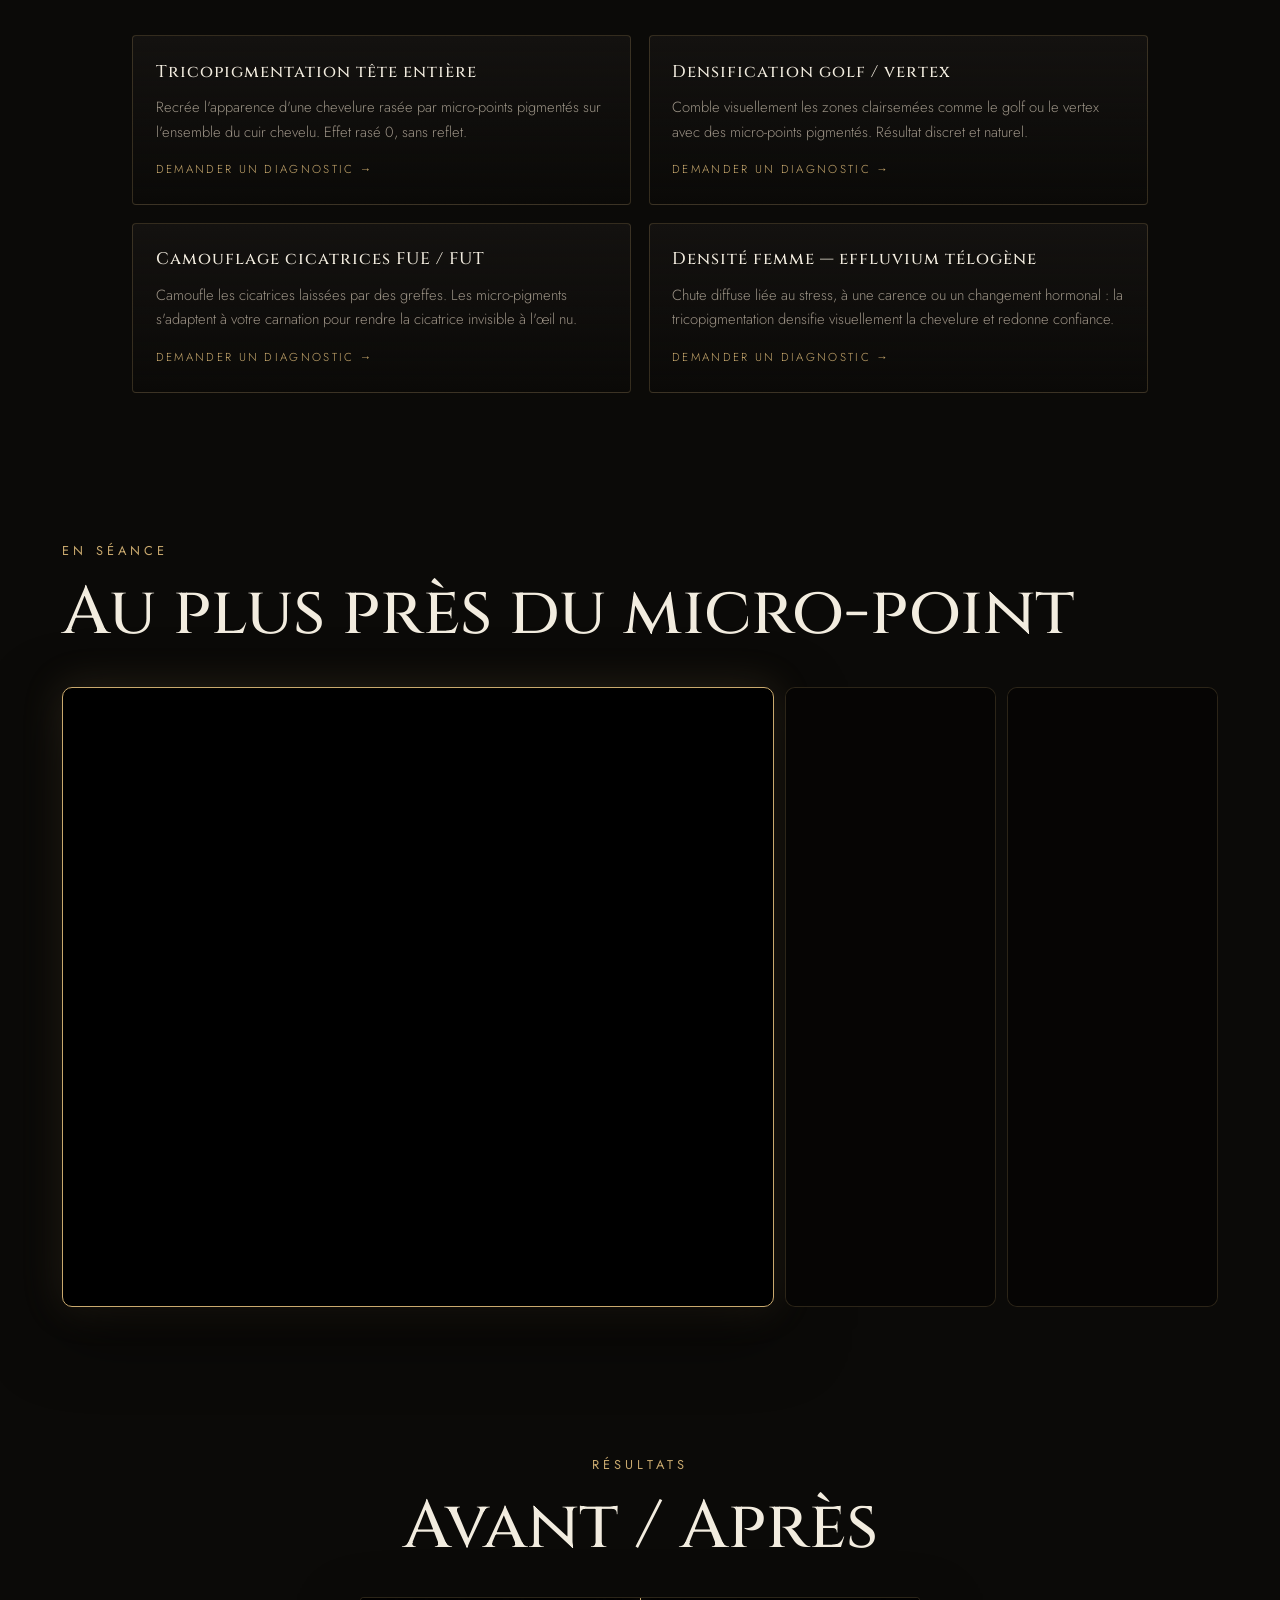
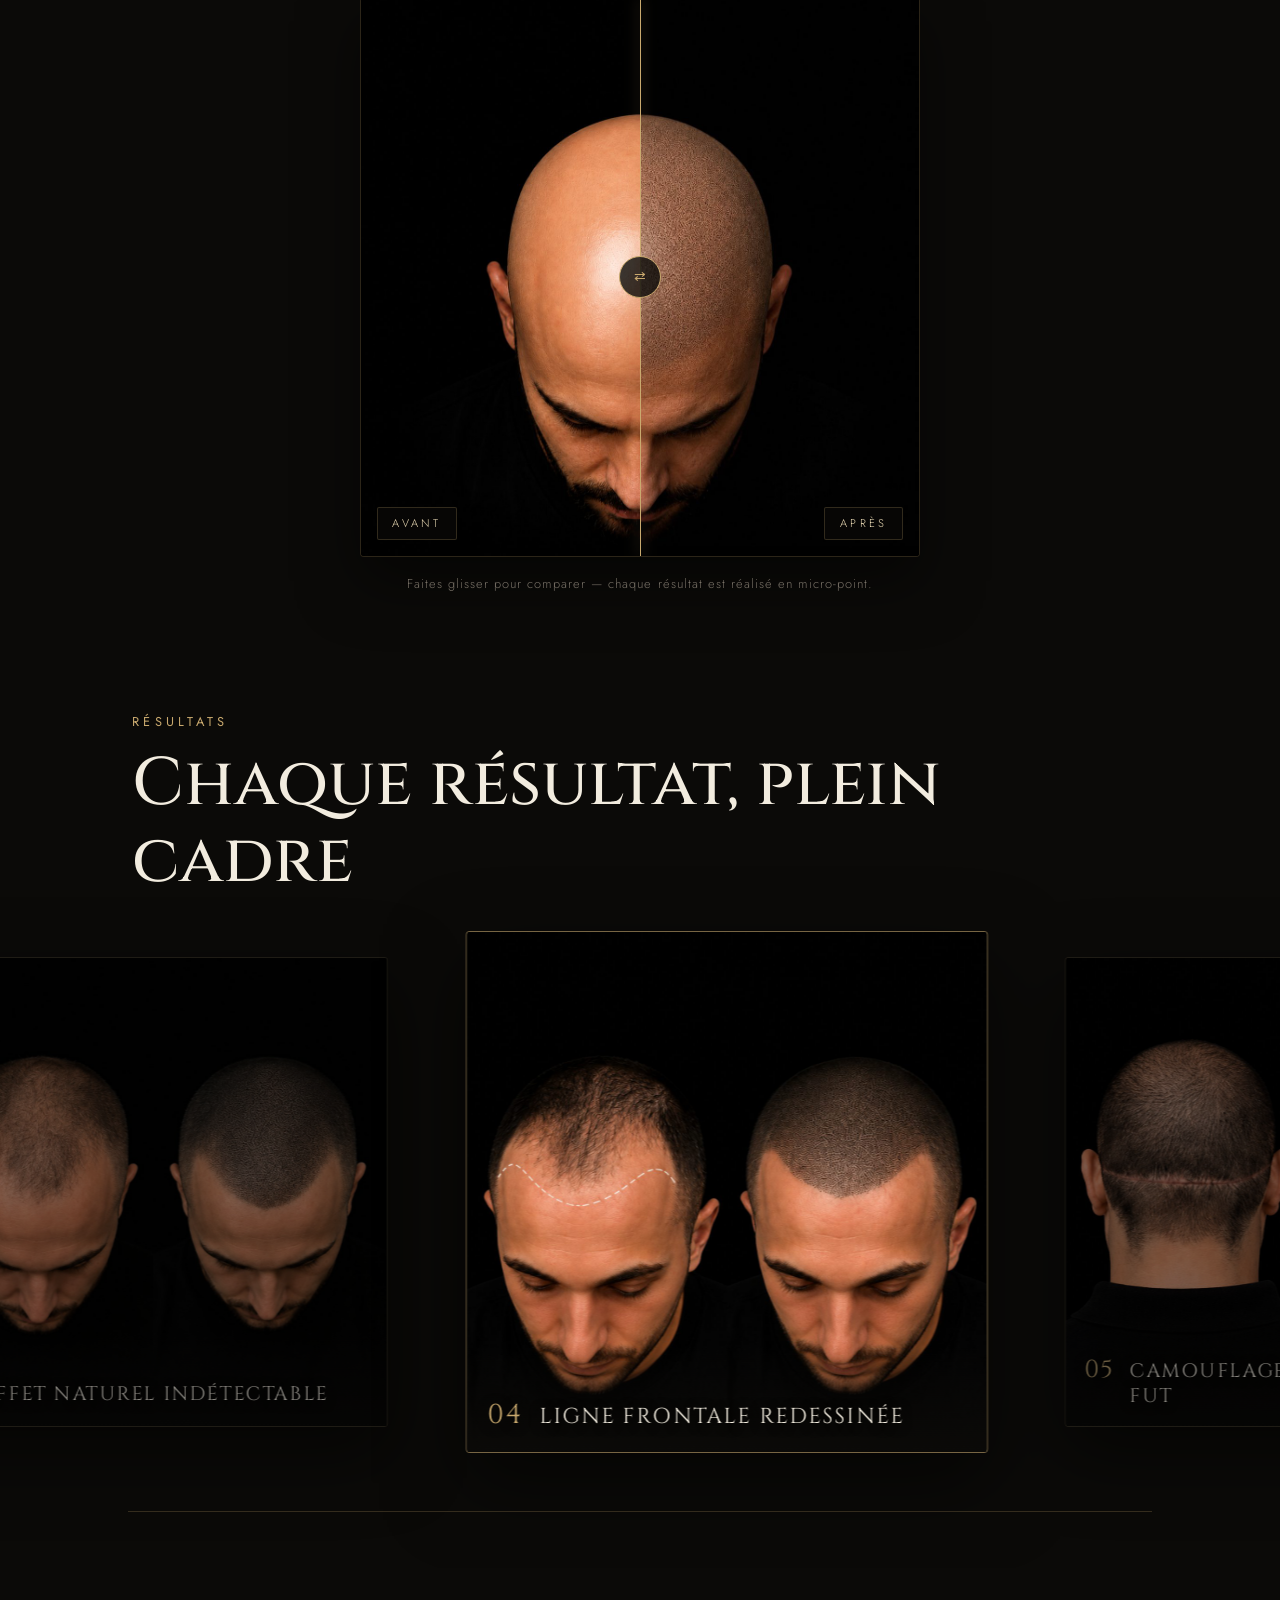
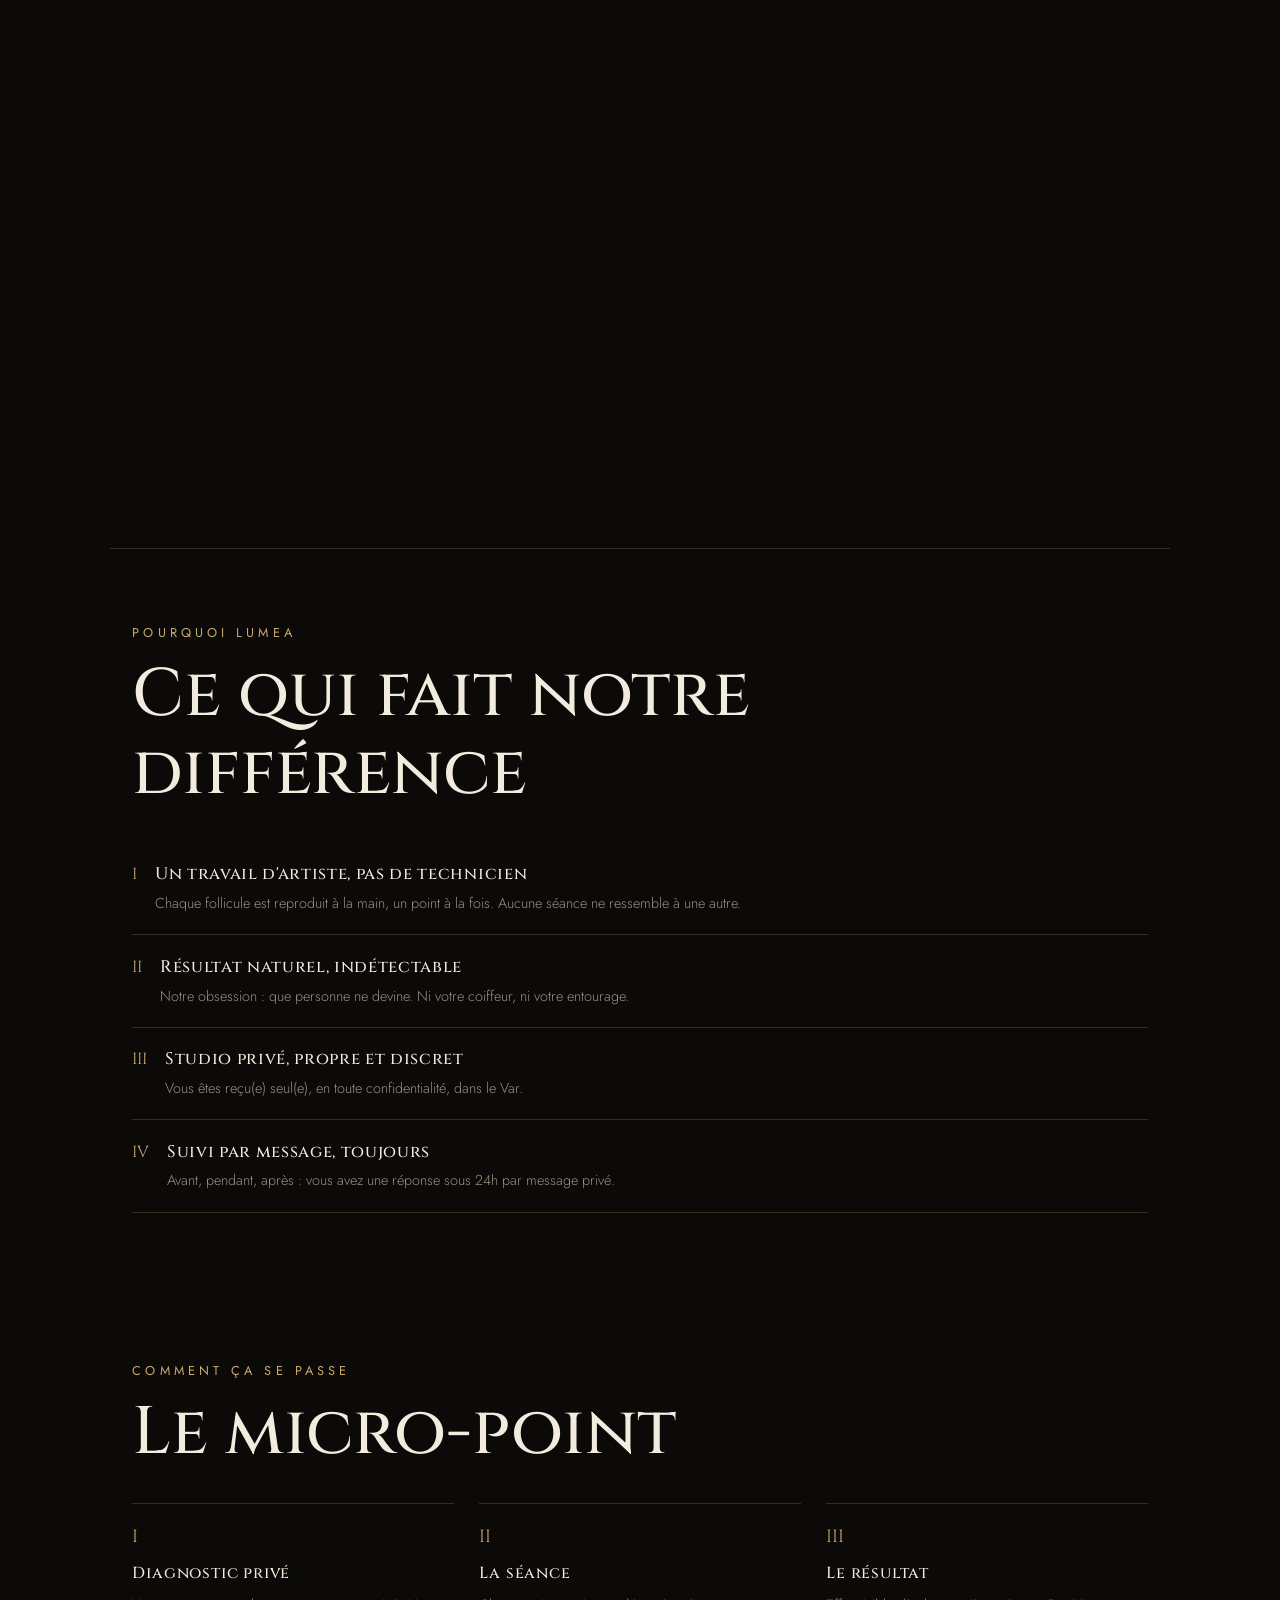
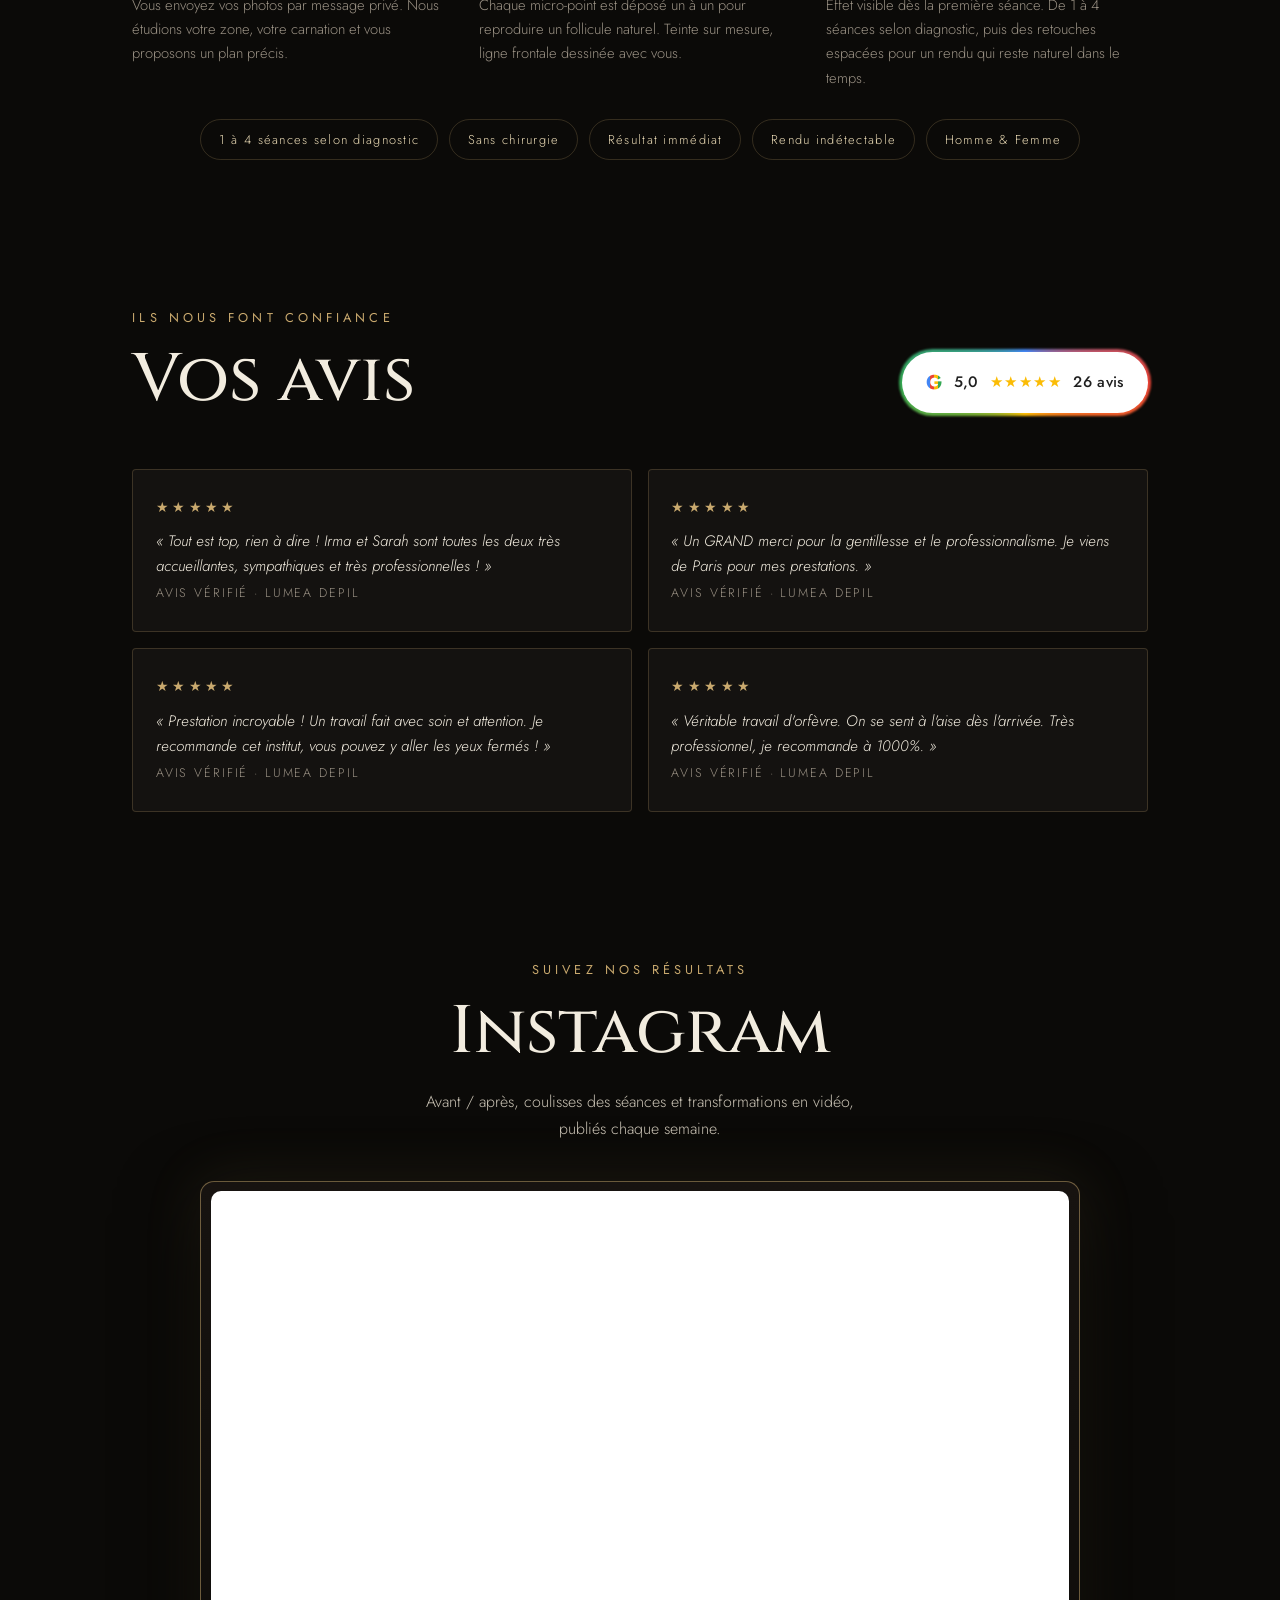
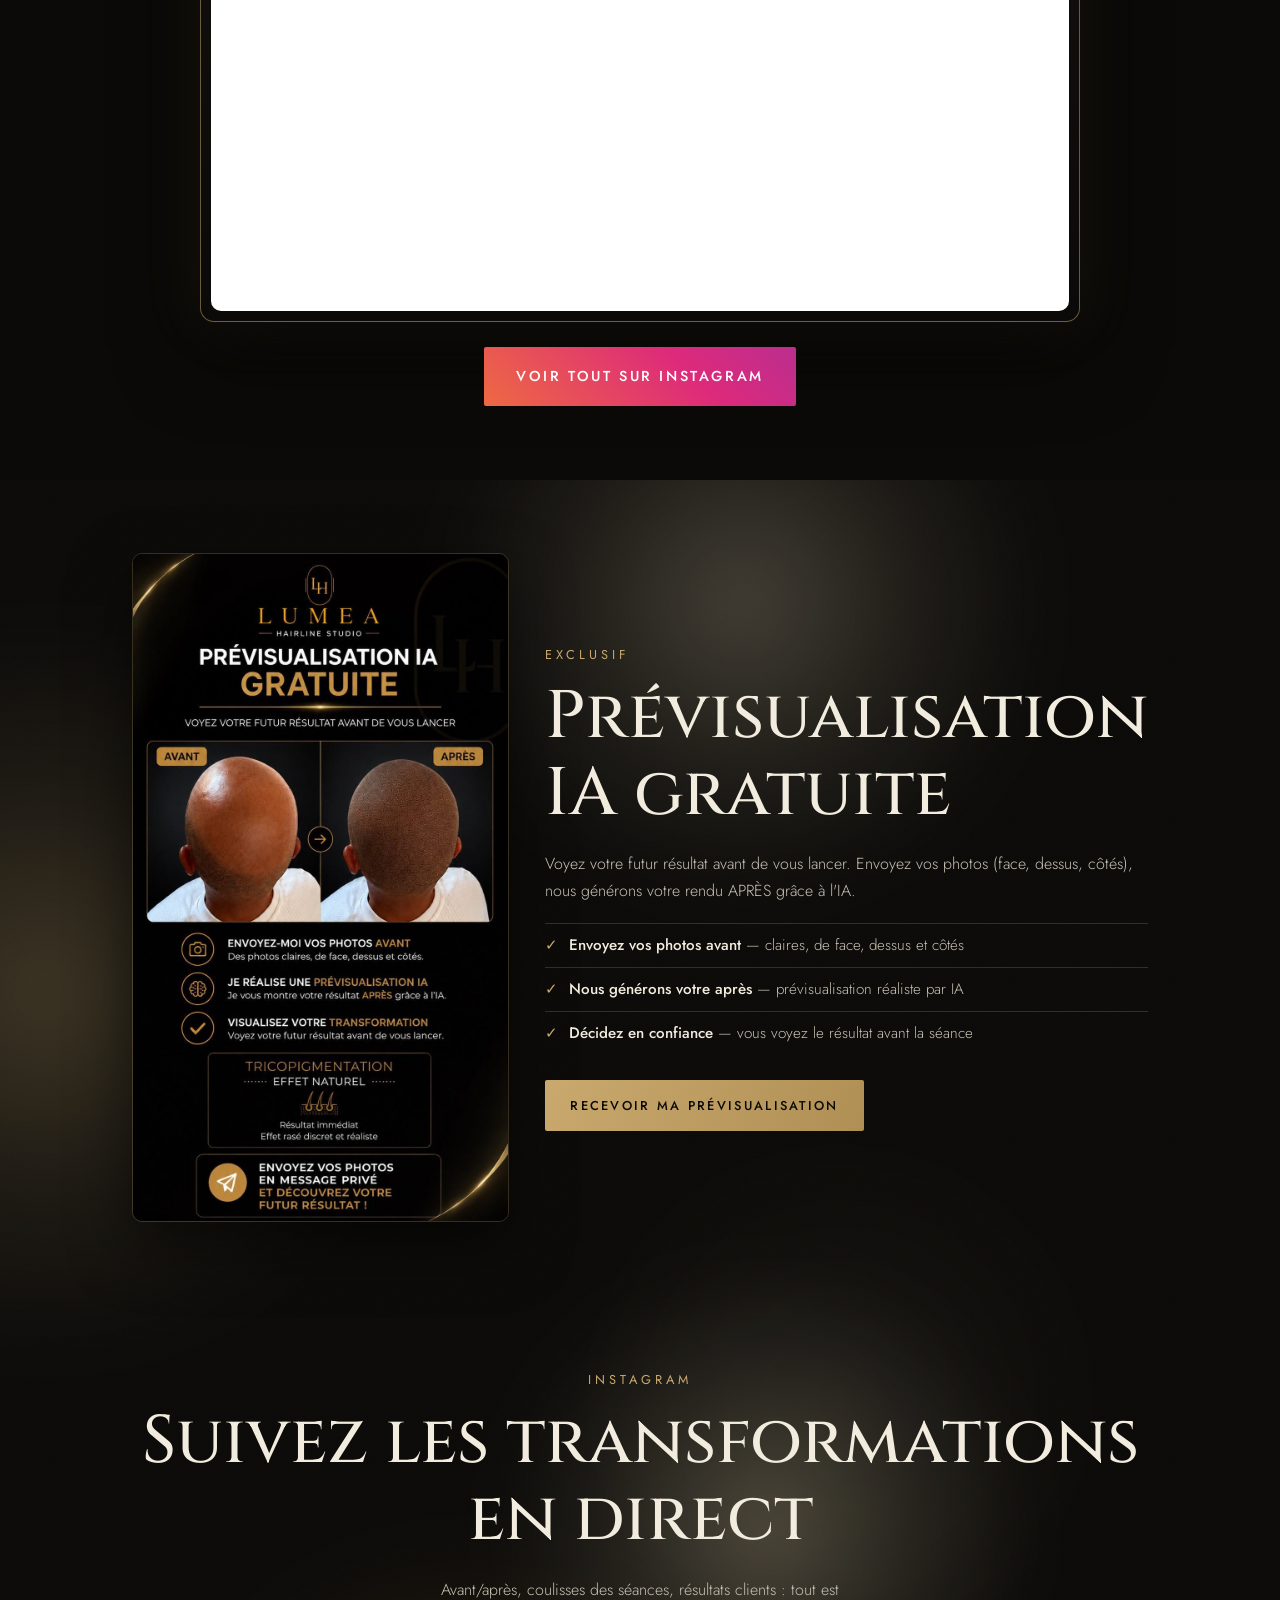
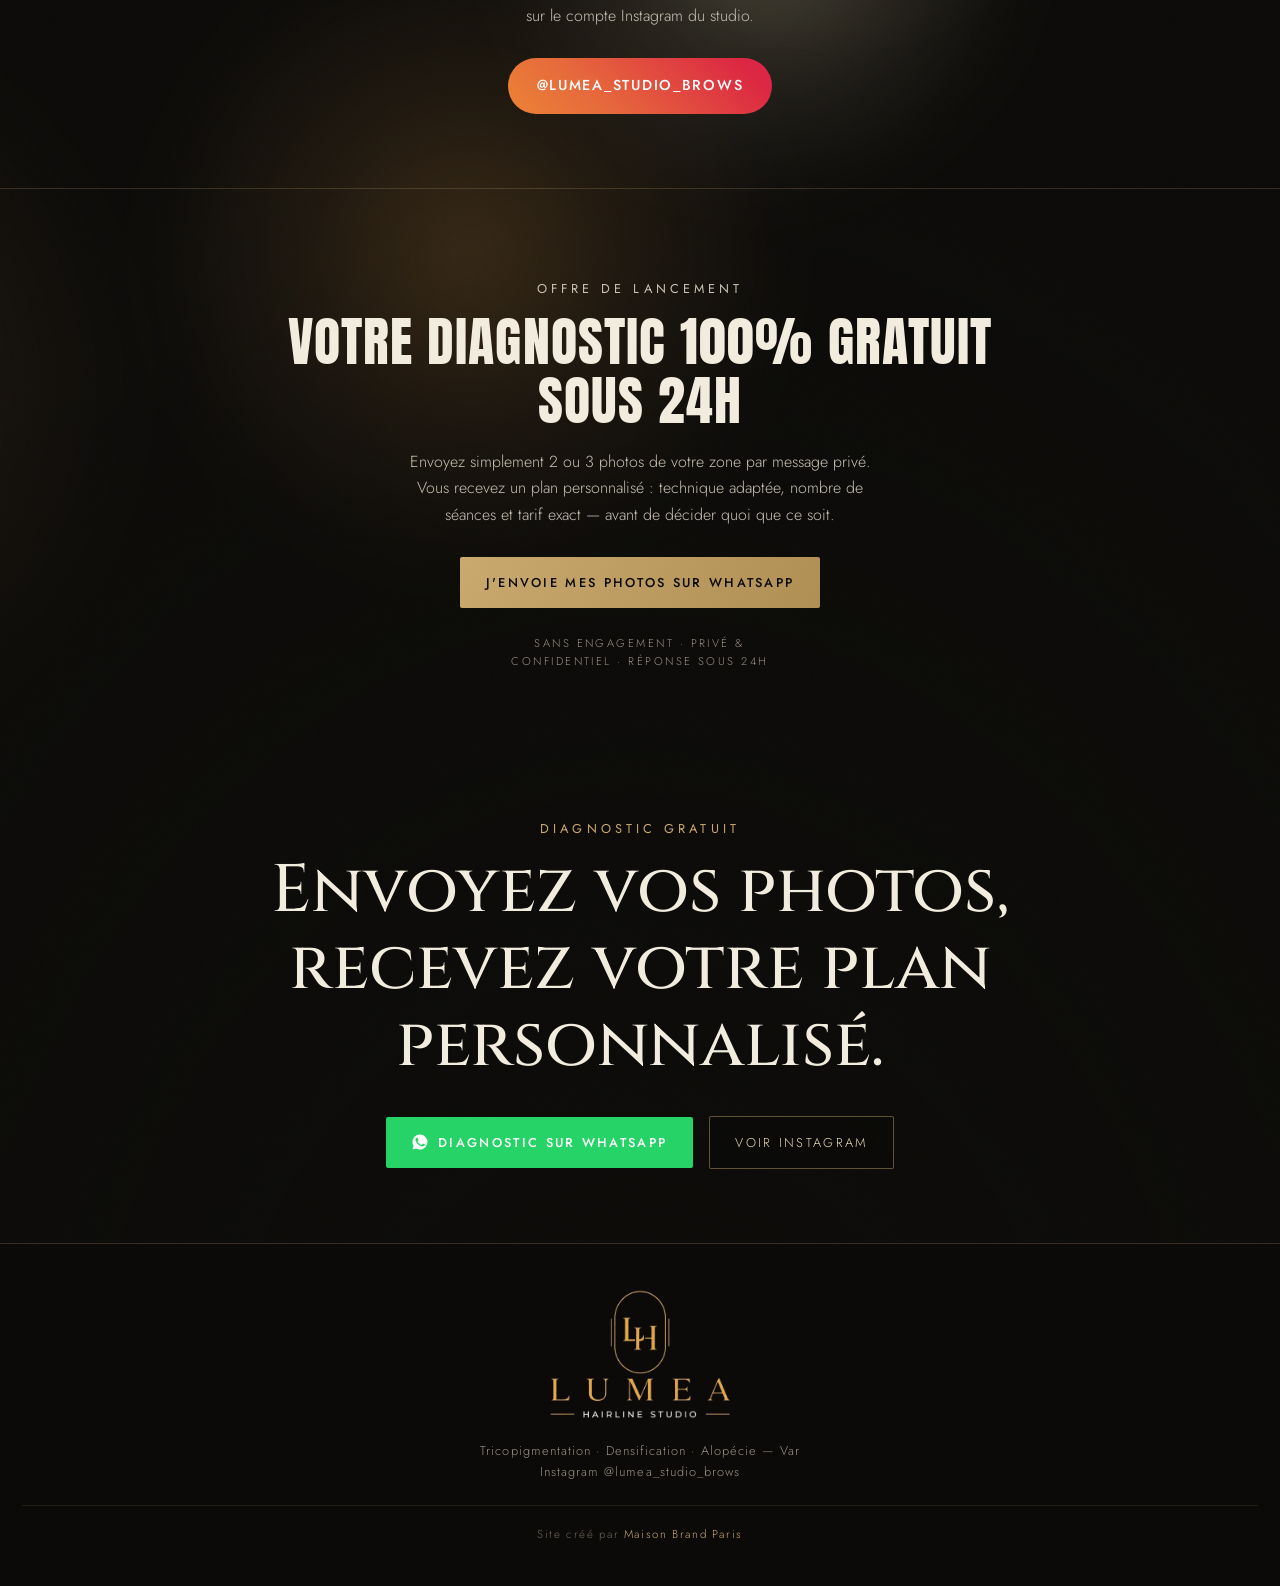
==== commit e5aeee4f: "Credit : lien maisonbrandparis.com" ====
--- a/index.html
+++ b/index.html
@@ -285,7 +285,7 @@
   <img src="img/logo-full.png" alt="LUMEA Hairline Studio" class="logo-footer">
   Tricopigmentation · Densification · Alopécie — Var<br>
   Instagram @lumea_studio_brows
-  <p class="credit">Site créé par <a href="https://maisonbrandparis.fr" target="_blank" rel="noopener">Maison Brand Paris</a></p>
+  <p class="credit">Site créé par <a href="https://maisonbrandparis.com" target="_blank" rel="noopener">Maison Brand Paris</a></p>
 </footer>
 
 
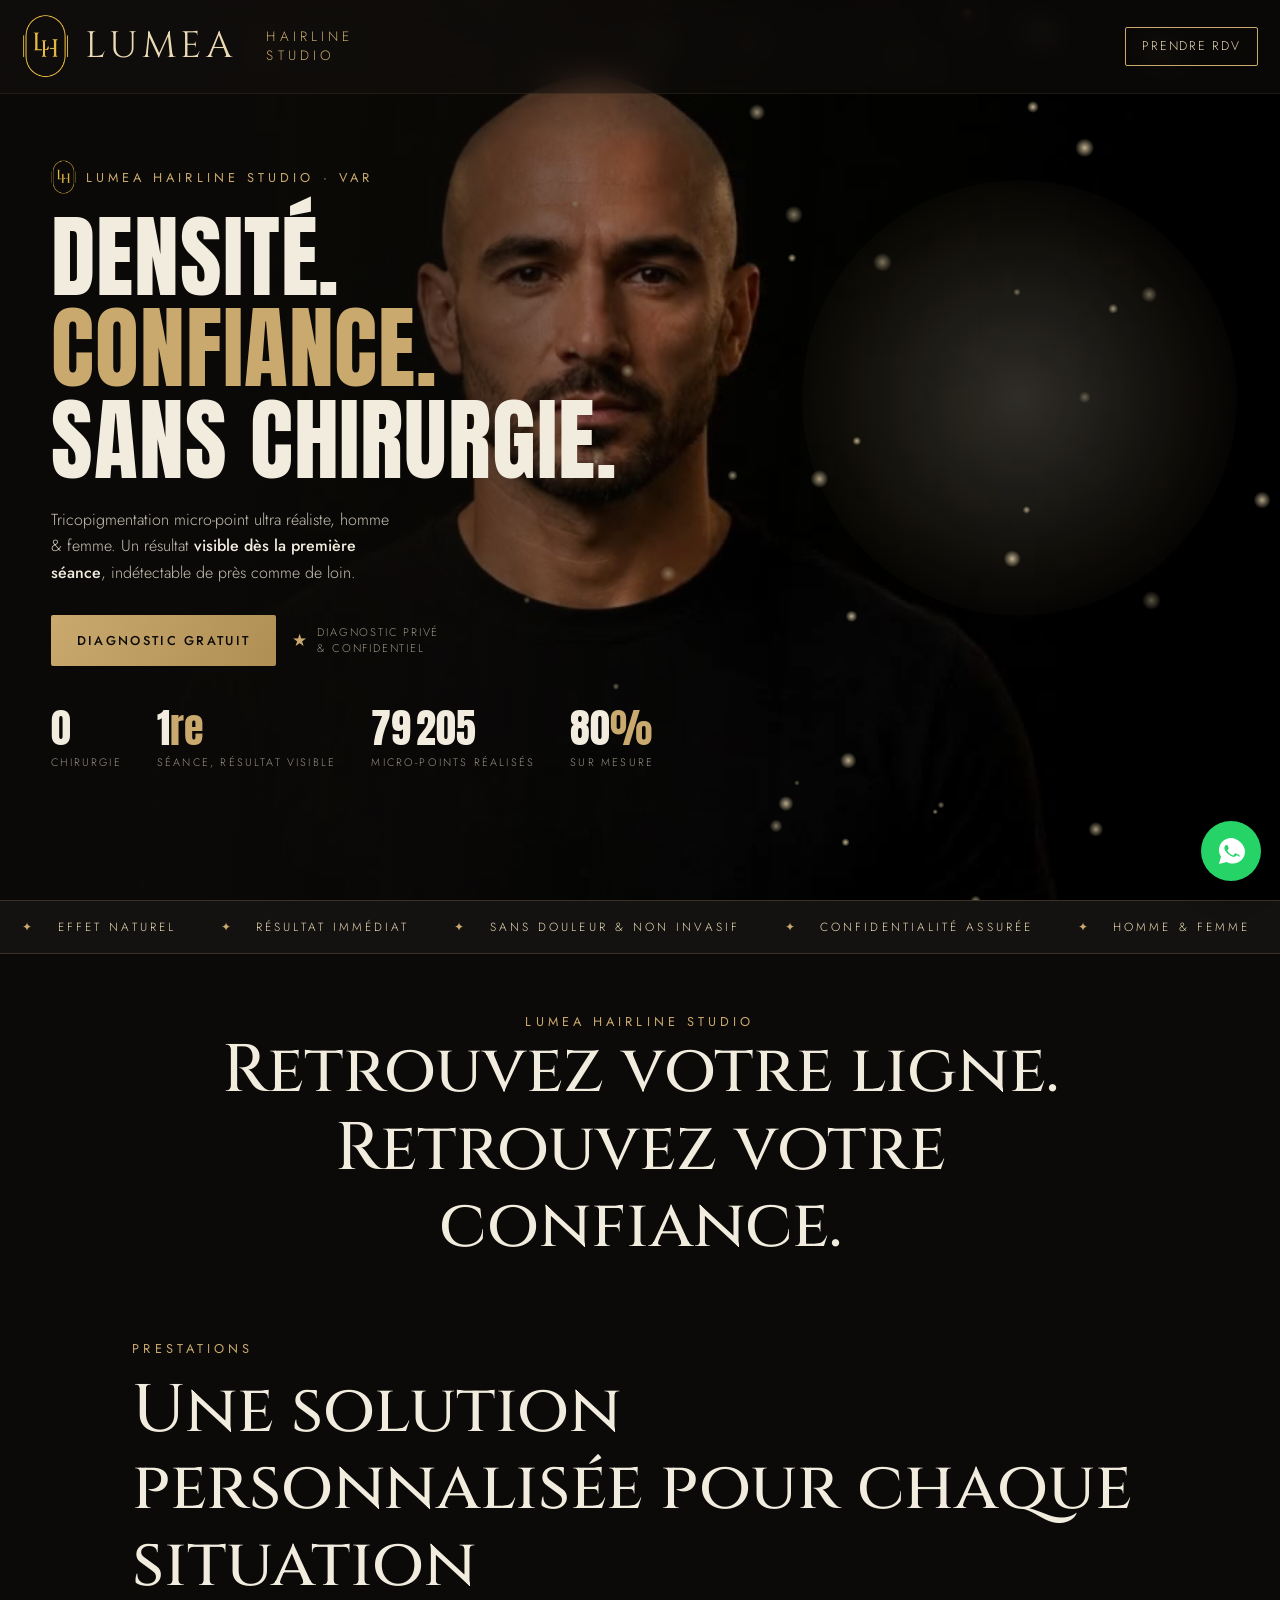
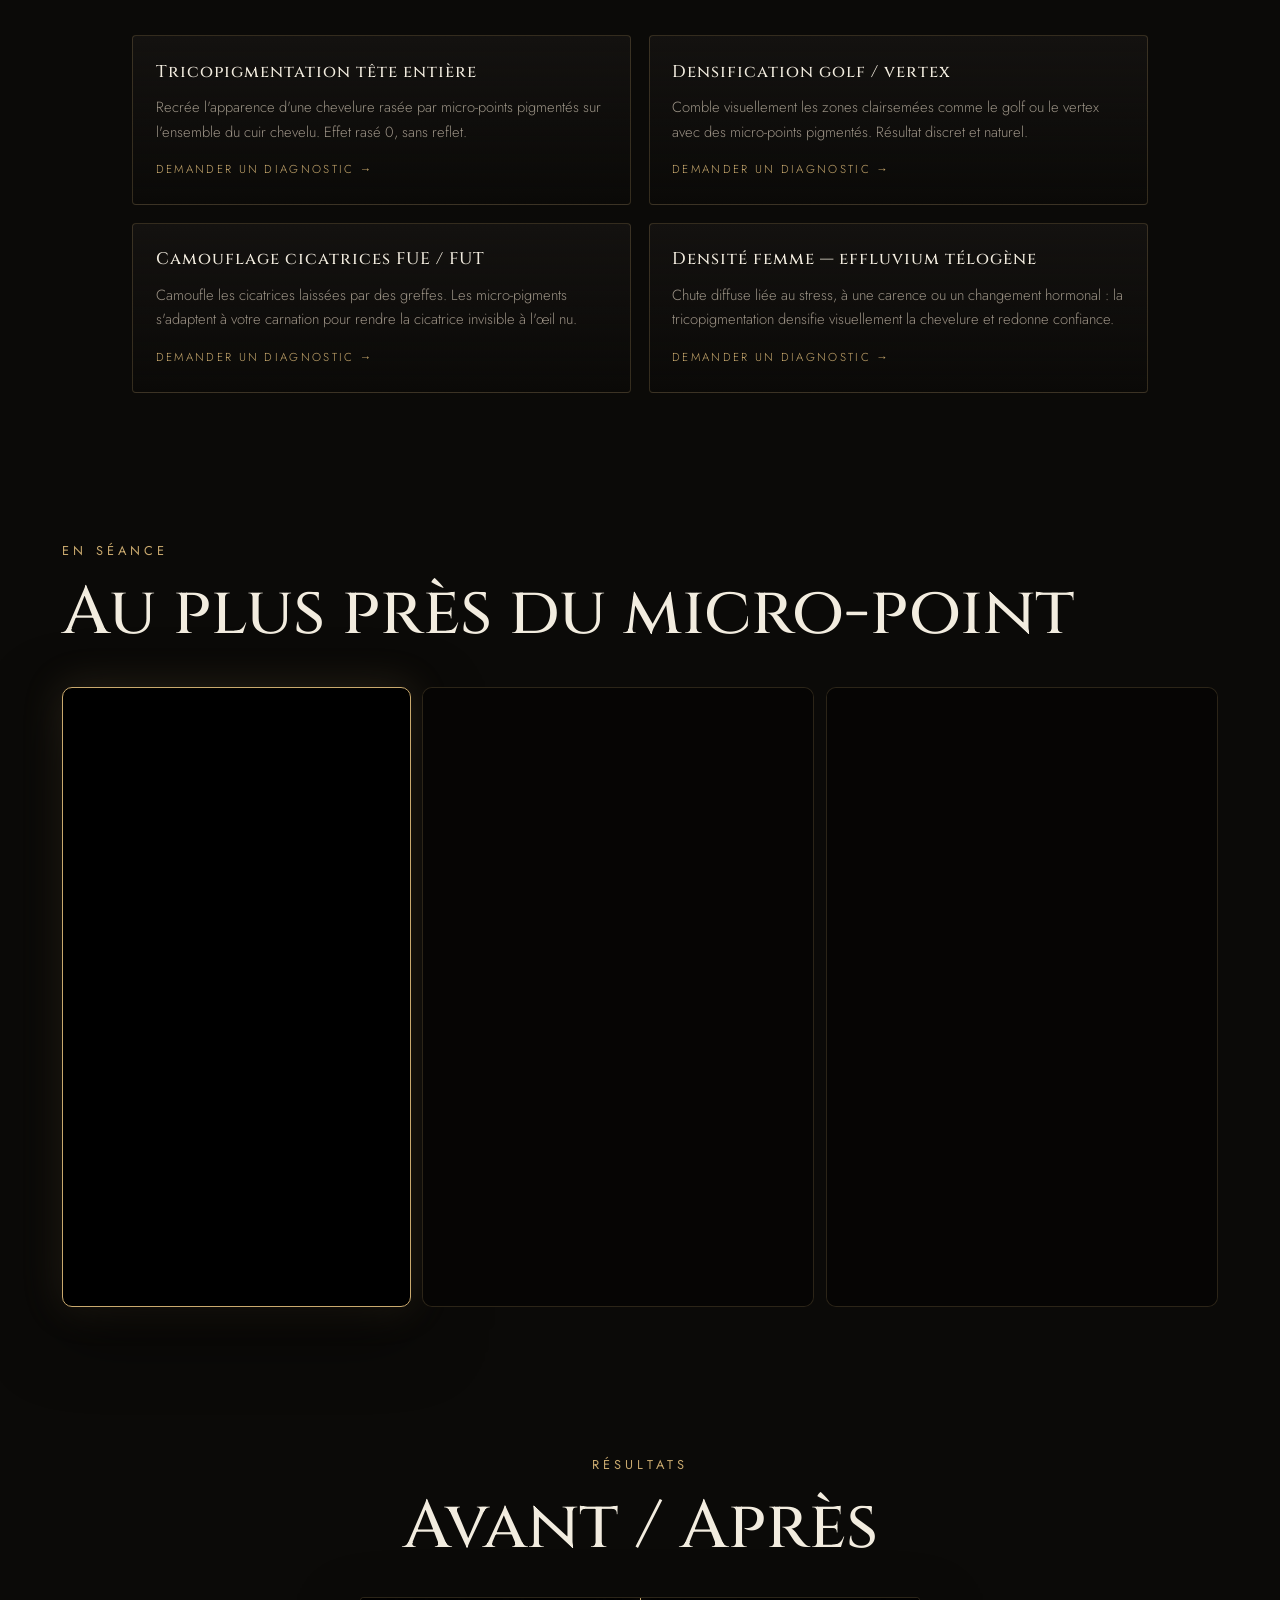
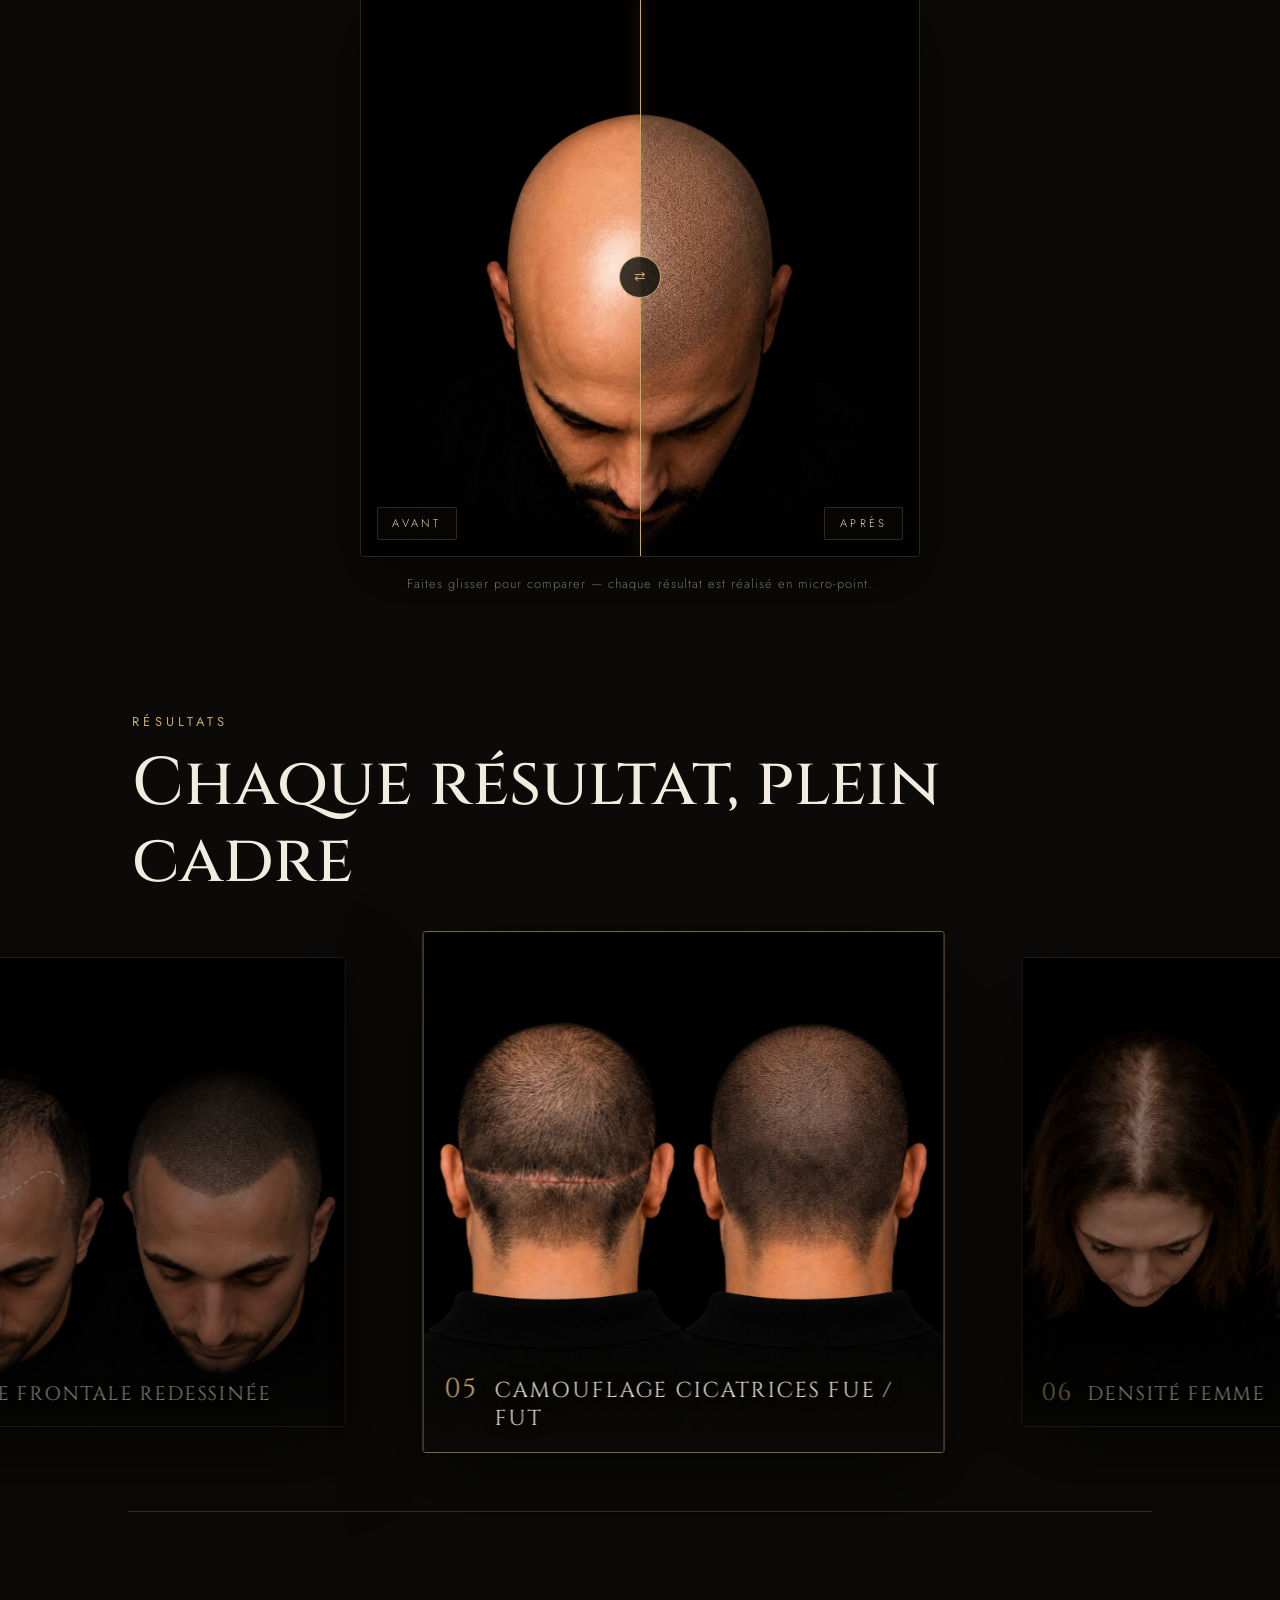
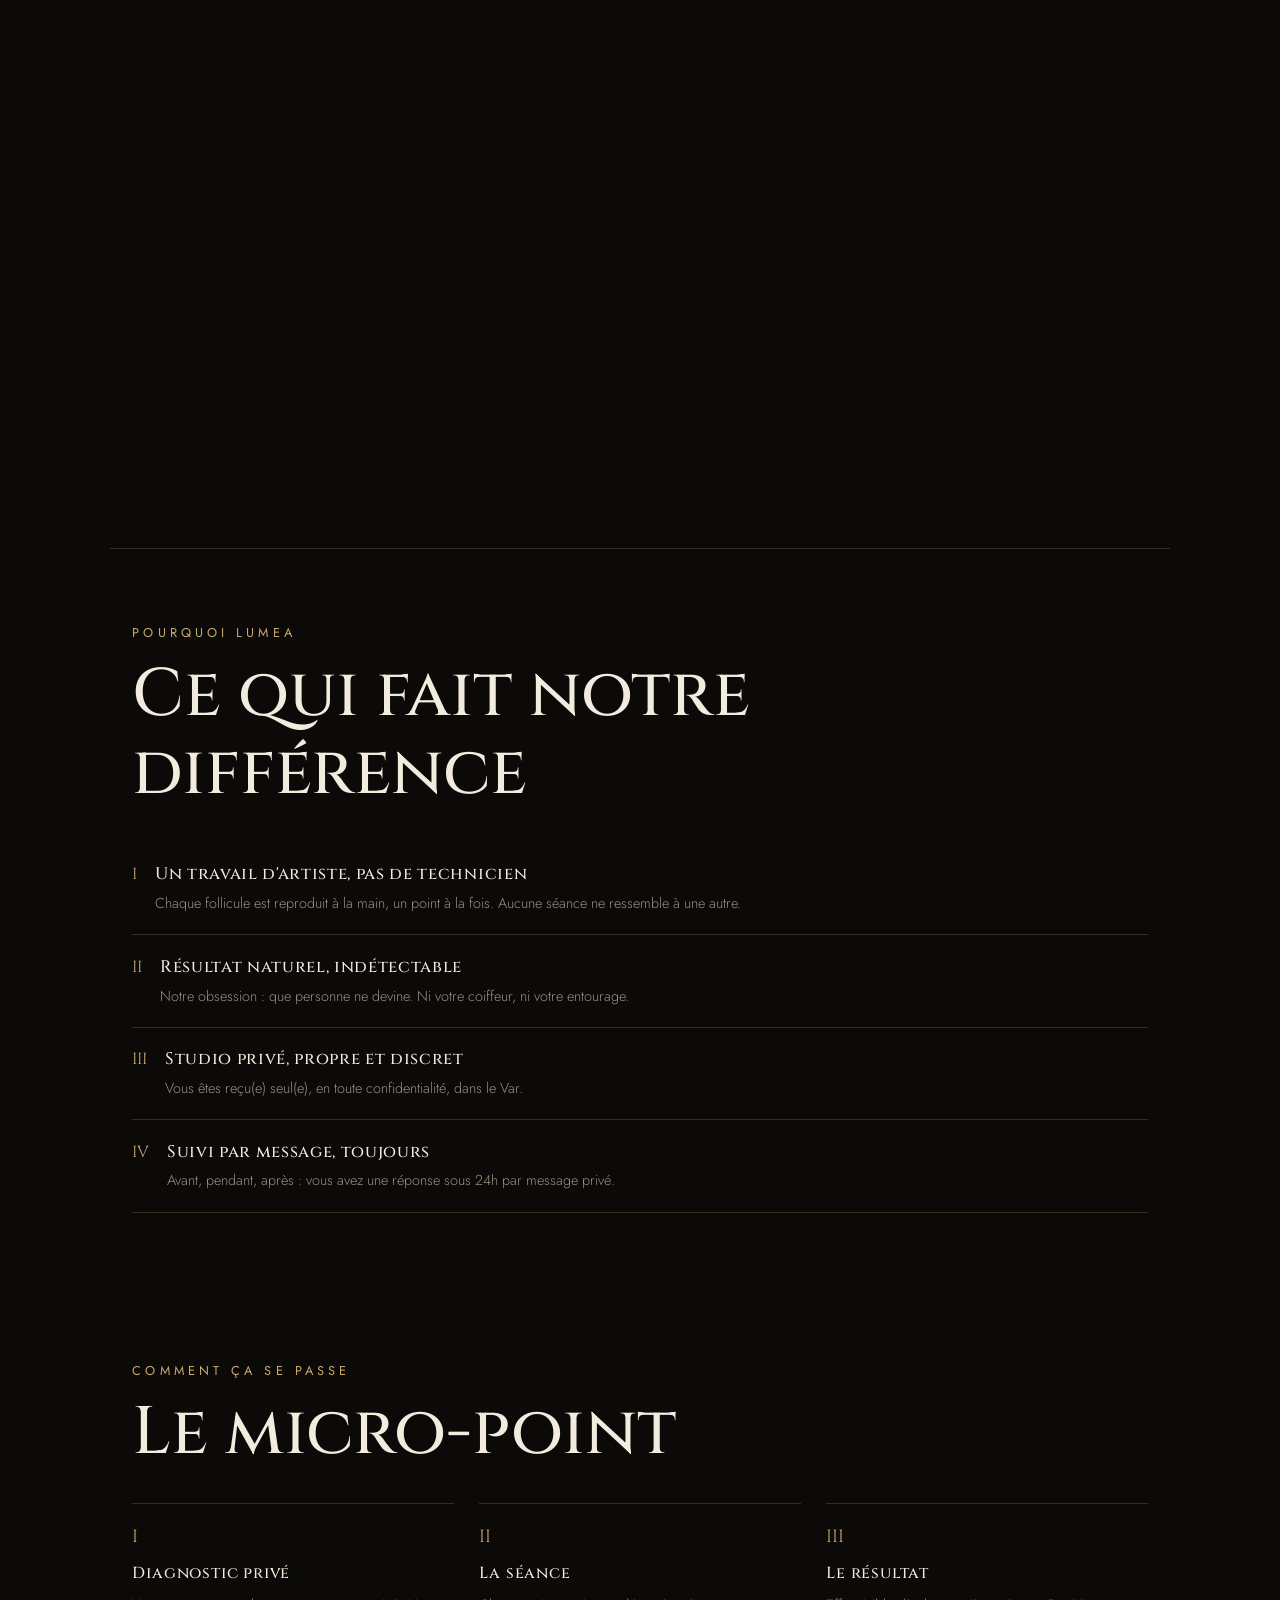
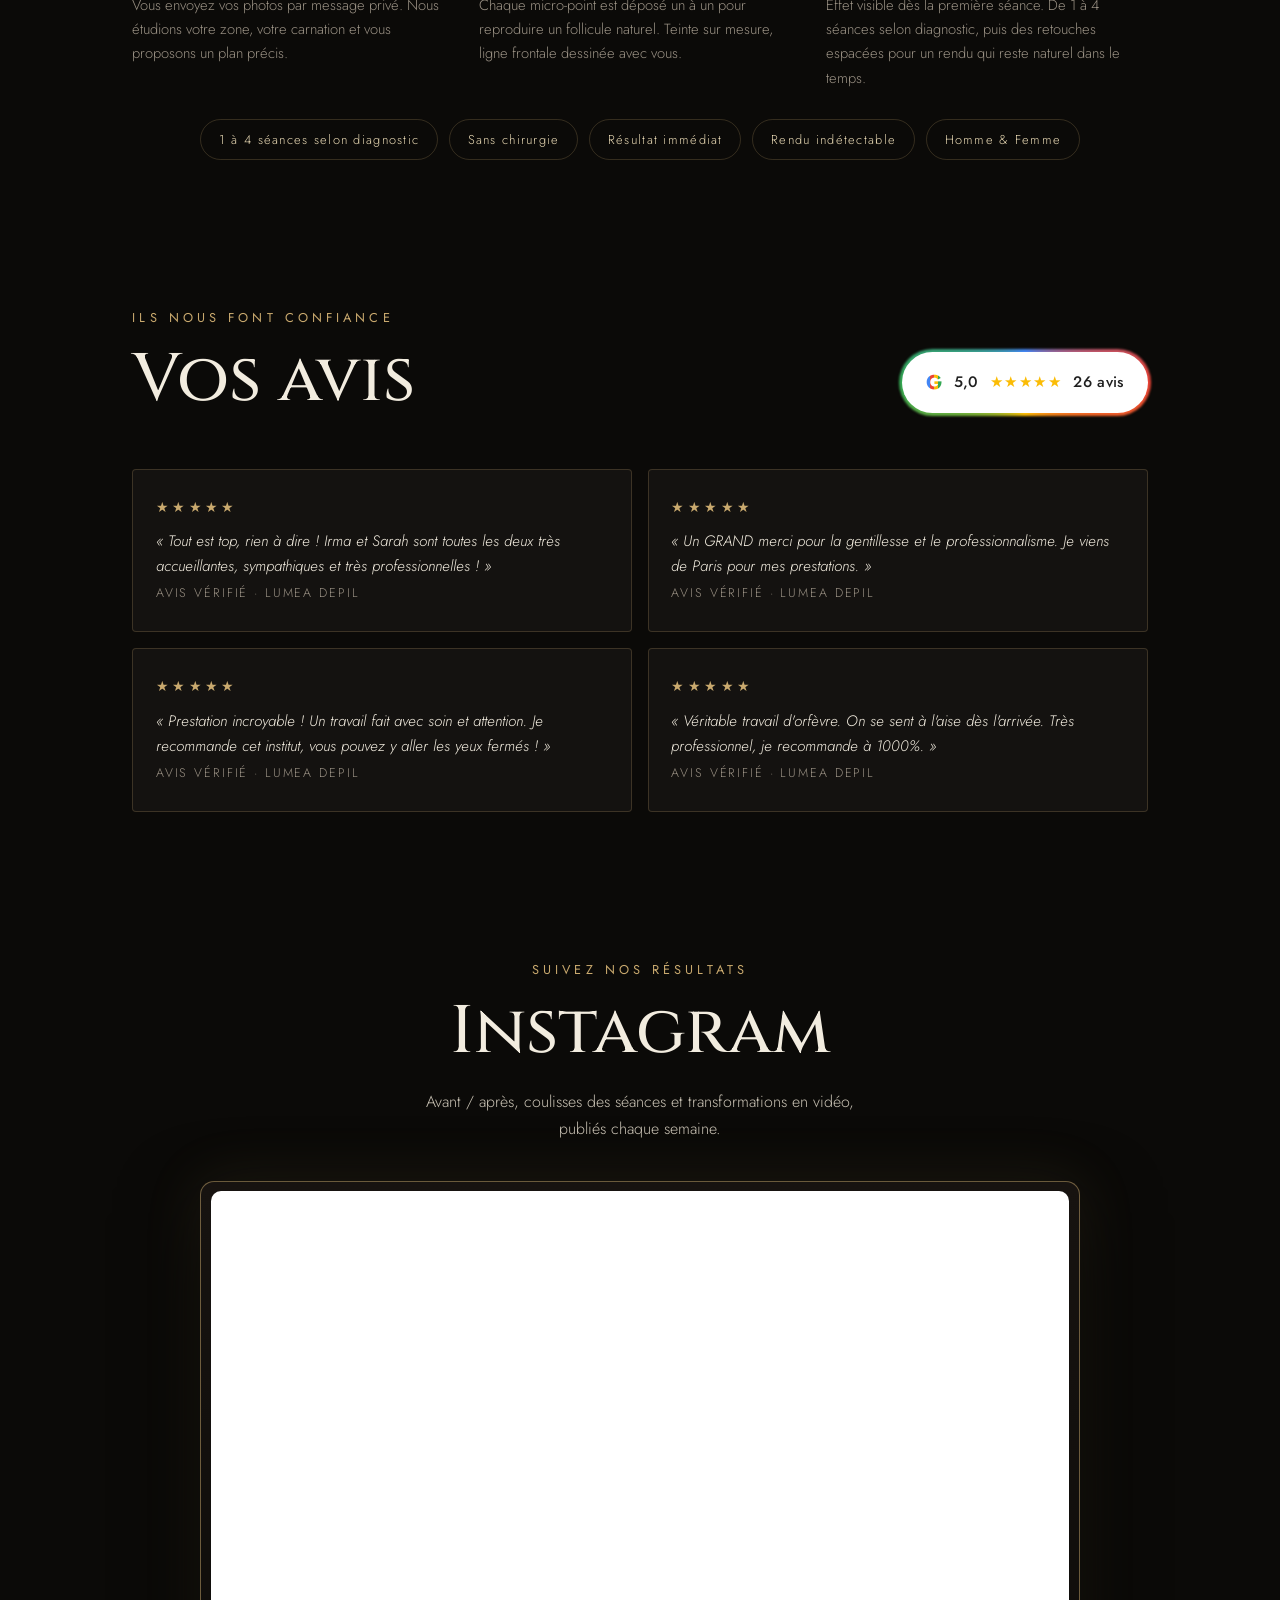
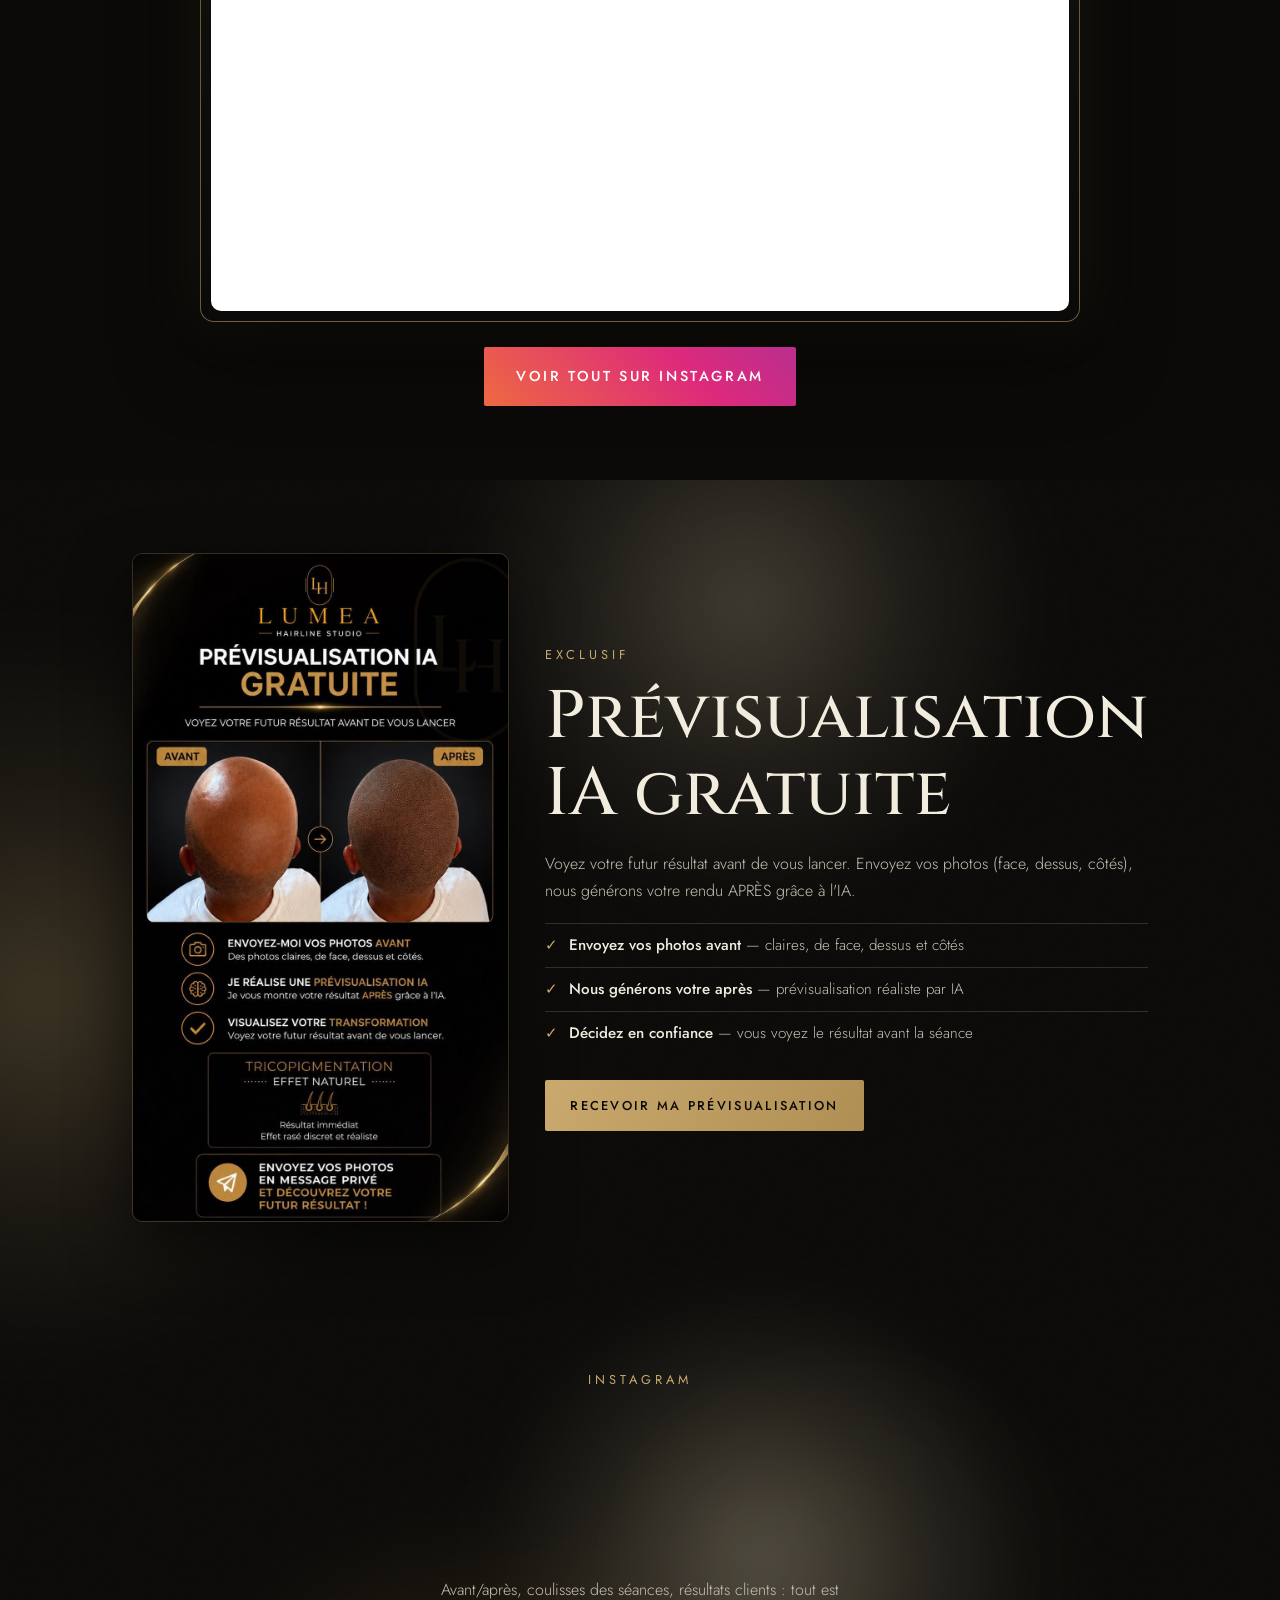
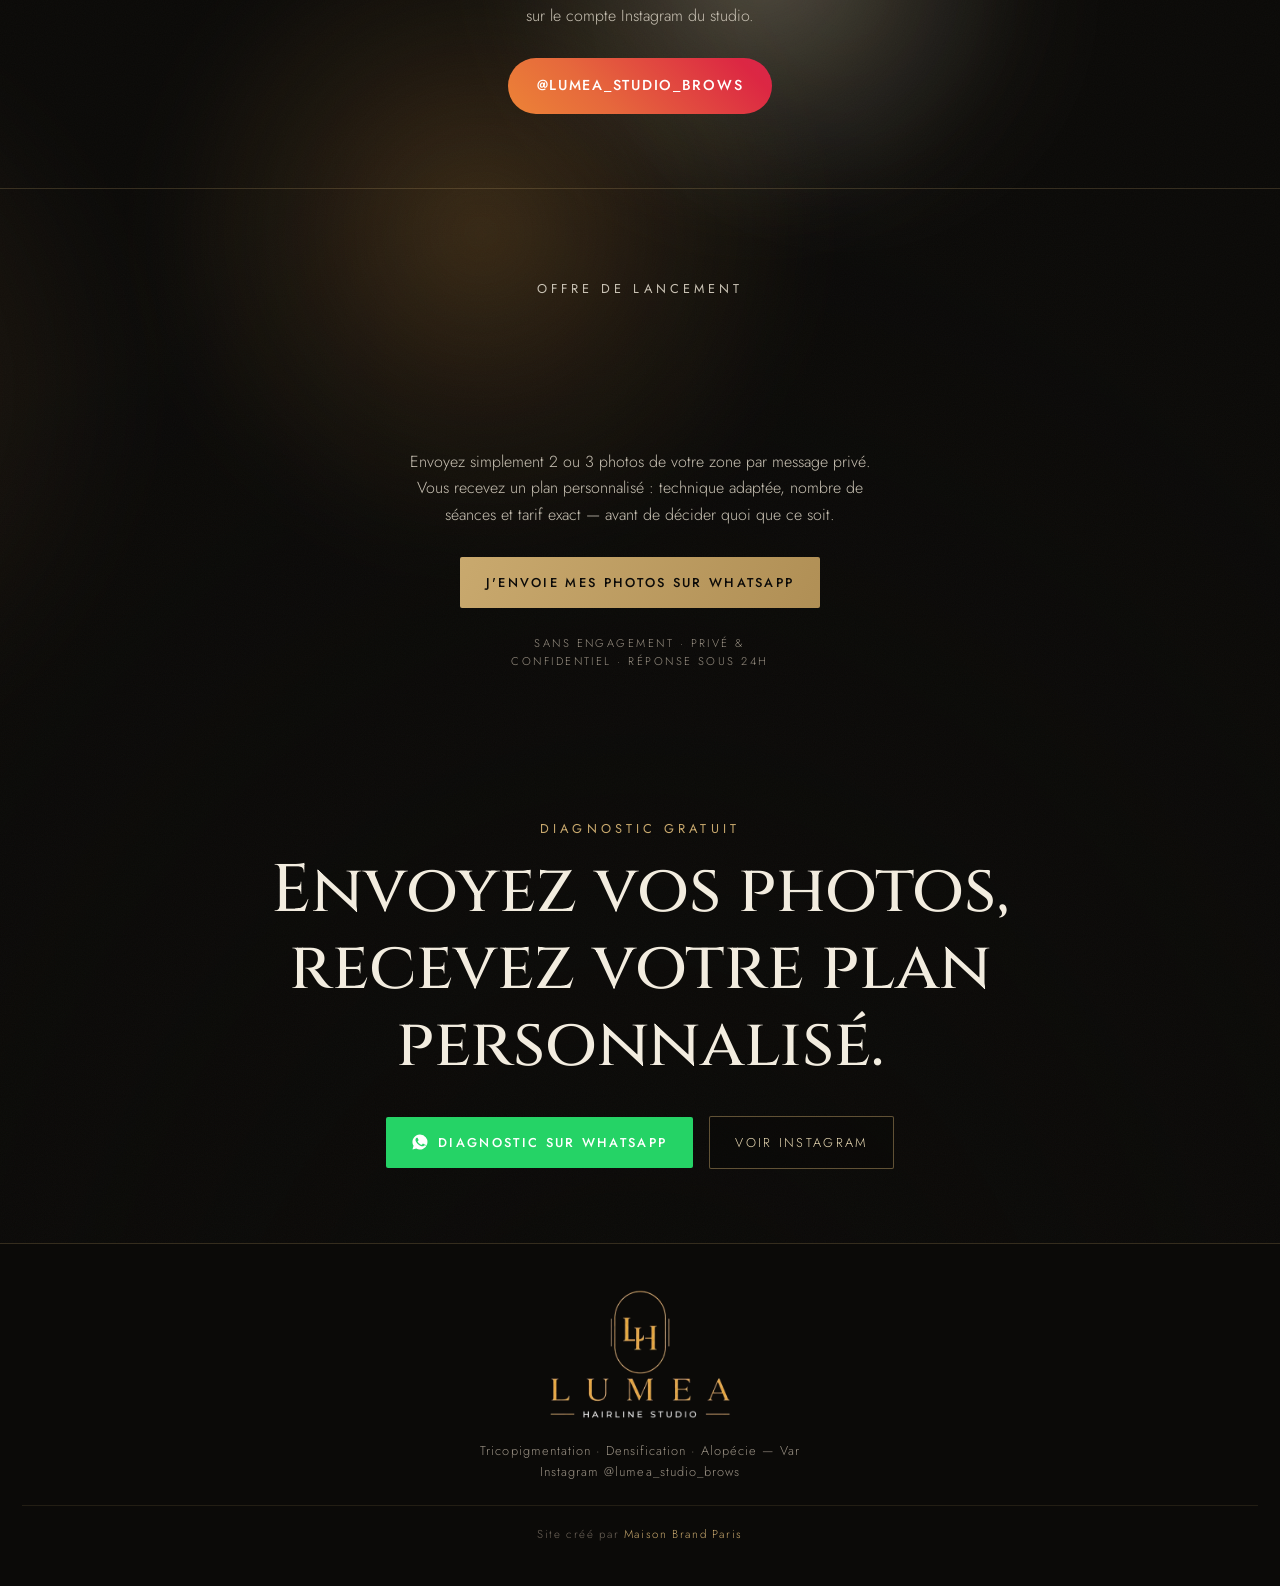
==== commit aa9f43a3: "Fix div orphelin apres suppression du menu" ====
--- a/index.html
+++ b/index.html
@@ -26,7 +26,6 @@
   <a class="logo" href="#"><img src="img/logo-mark.png" alt="LH" class="logo-mark">LUMEA<span class="logo-sub">Hairline<br>Studio</span></a>
   <a class="nav-cta" href="#rdv">Prendre RDV</a>
 </nav>
-</div>
 
 
 <header class="hero" id="hero">
--- a/css/styles.css
+++ b/css/styles.css
@@ -360,13 +360,13 @@
 
 
 /* ===== ACCORDÉON VIDÉOS ===== */
-.accordeon{display:flex;gap:.7rem;height:min(72vh,620px);margin-top:2.2rem}
+.accordeon{--hac:min(72vh,620px);display:flex;gap:.7rem;height:var(--hac);margin-top:2.2rem;justify-content:center}
 .volet-v{flex:1;position:relative;overflow:hidden;border-radius:10px;border:1px solid var(--ligne);background:#000;cursor:pointer;transition:flex 1.05s cubic-bezier(.22,1,.36,1),border-color .5s,box-shadow .5s;min-width:0}
 .volet-v video{position:absolute;inset:0;width:100%;height:100%;object-fit:cover}
 .volet-v::after{content:"";position:absolute;inset:0;background:rgba(11,10,8,.55);transition:background .6s}
-.volet-v.actif{flex:3.4;border-color:var(--or);box-shadow:0 24px 70px rgba(0,0,0,.55),0 0 40px rgba(201,169,110,.18)}
+.volet-v.actif{flex:0 0 min(calc(var(--hac)*.5625),72vw);border-color:var(--or);box-shadow:0 24px 70px rgba(0,0,0,.55),0 0 40px rgba(201,169,110,.18)}
 .volet-v.actif::after{background:transparent}
-@media(max-width:719px){.accordeon{height:min(58vh,480px);gap:.45rem}.volet-v.actif{flex:2.6}}
+@media(max-width:719px){.accordeon{--hac:min(58vh,480px);gap:.45rem}}
 
 /* ===== BOUTON REMONTER ===== */
 .haut-page{position:fixed;right:1.2rem;bottom:calc(1.2rem + 60px + .9rem);z-index:80;width:48px;height:48px;border-radius:50%;border:1px solid var(--or);background:rgba(11,10,8,.85);backdrop-filter:blur(8px);color:var(--or);font-size:1.2rem;cursor:pointer;opacity:0;transform:translateY(14px);pointer-events:none;transition:opacity .4s ease,transform .4s ease,background .3s}
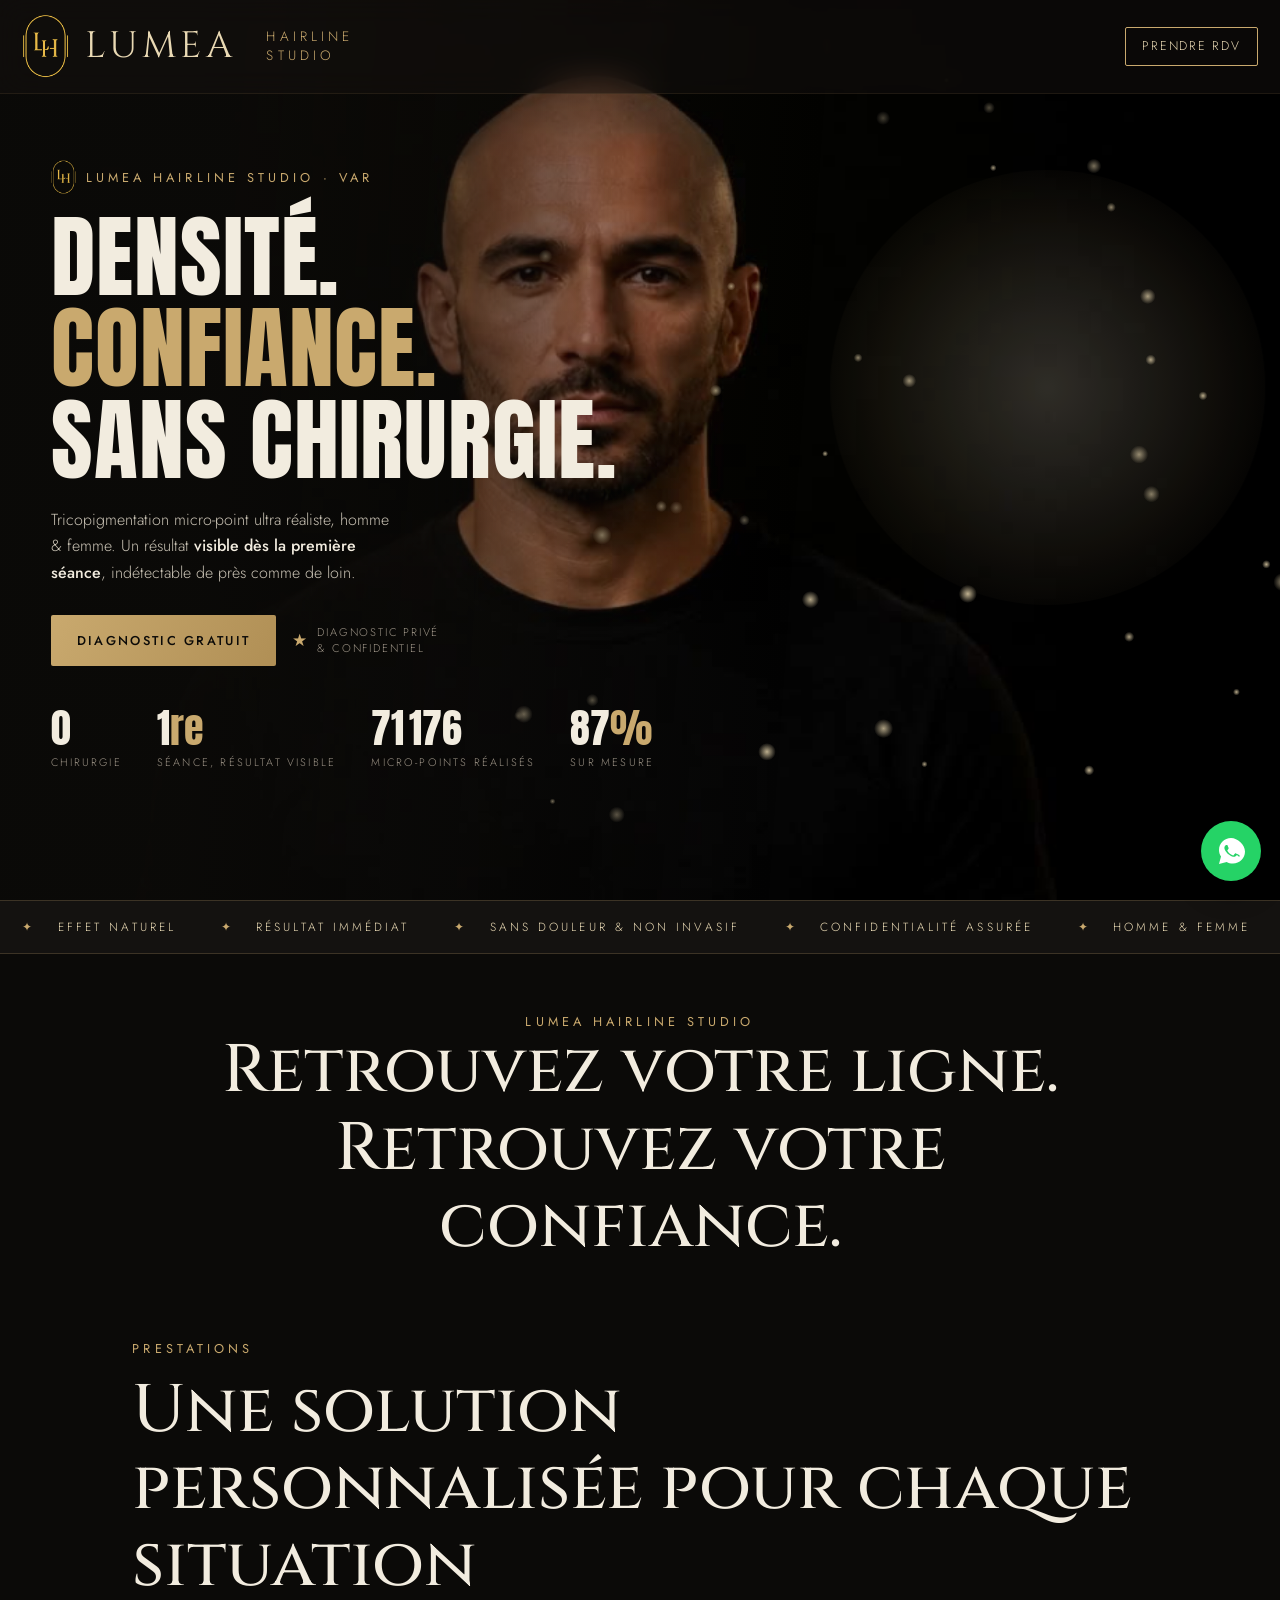
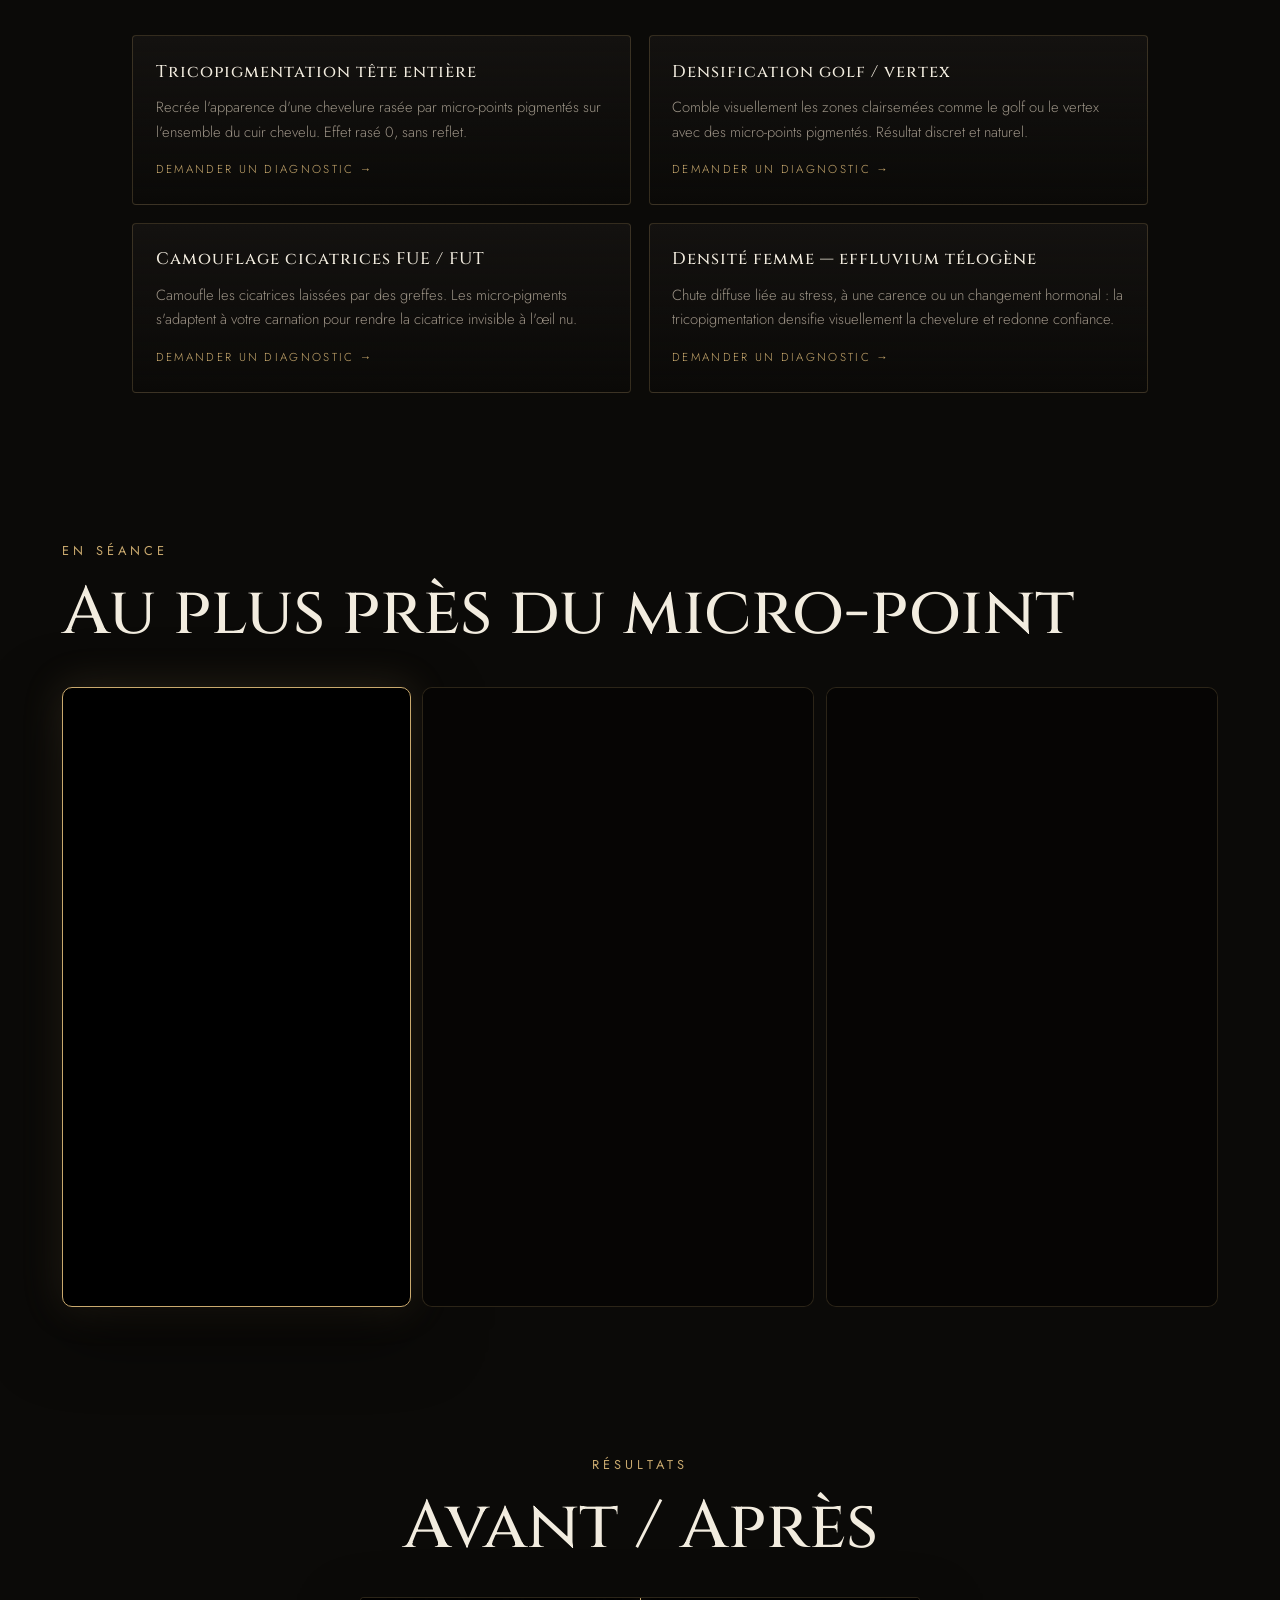
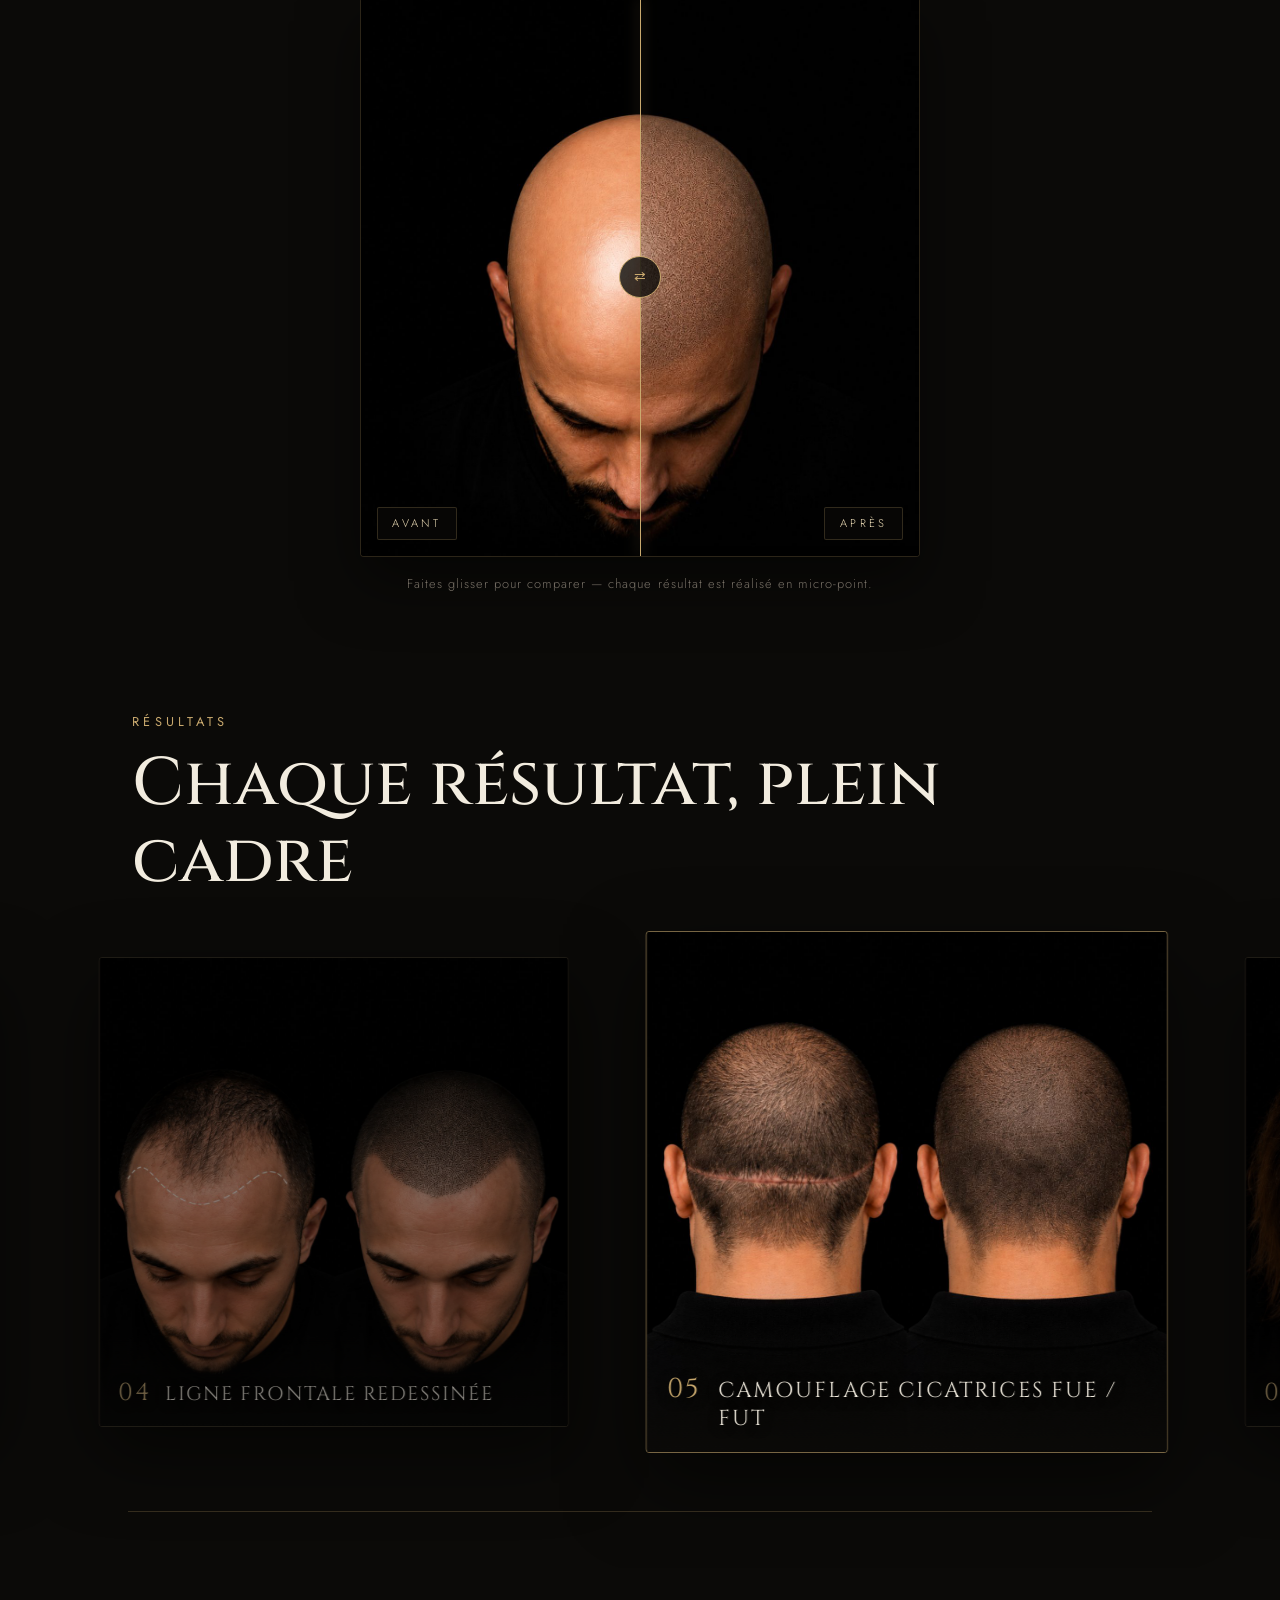
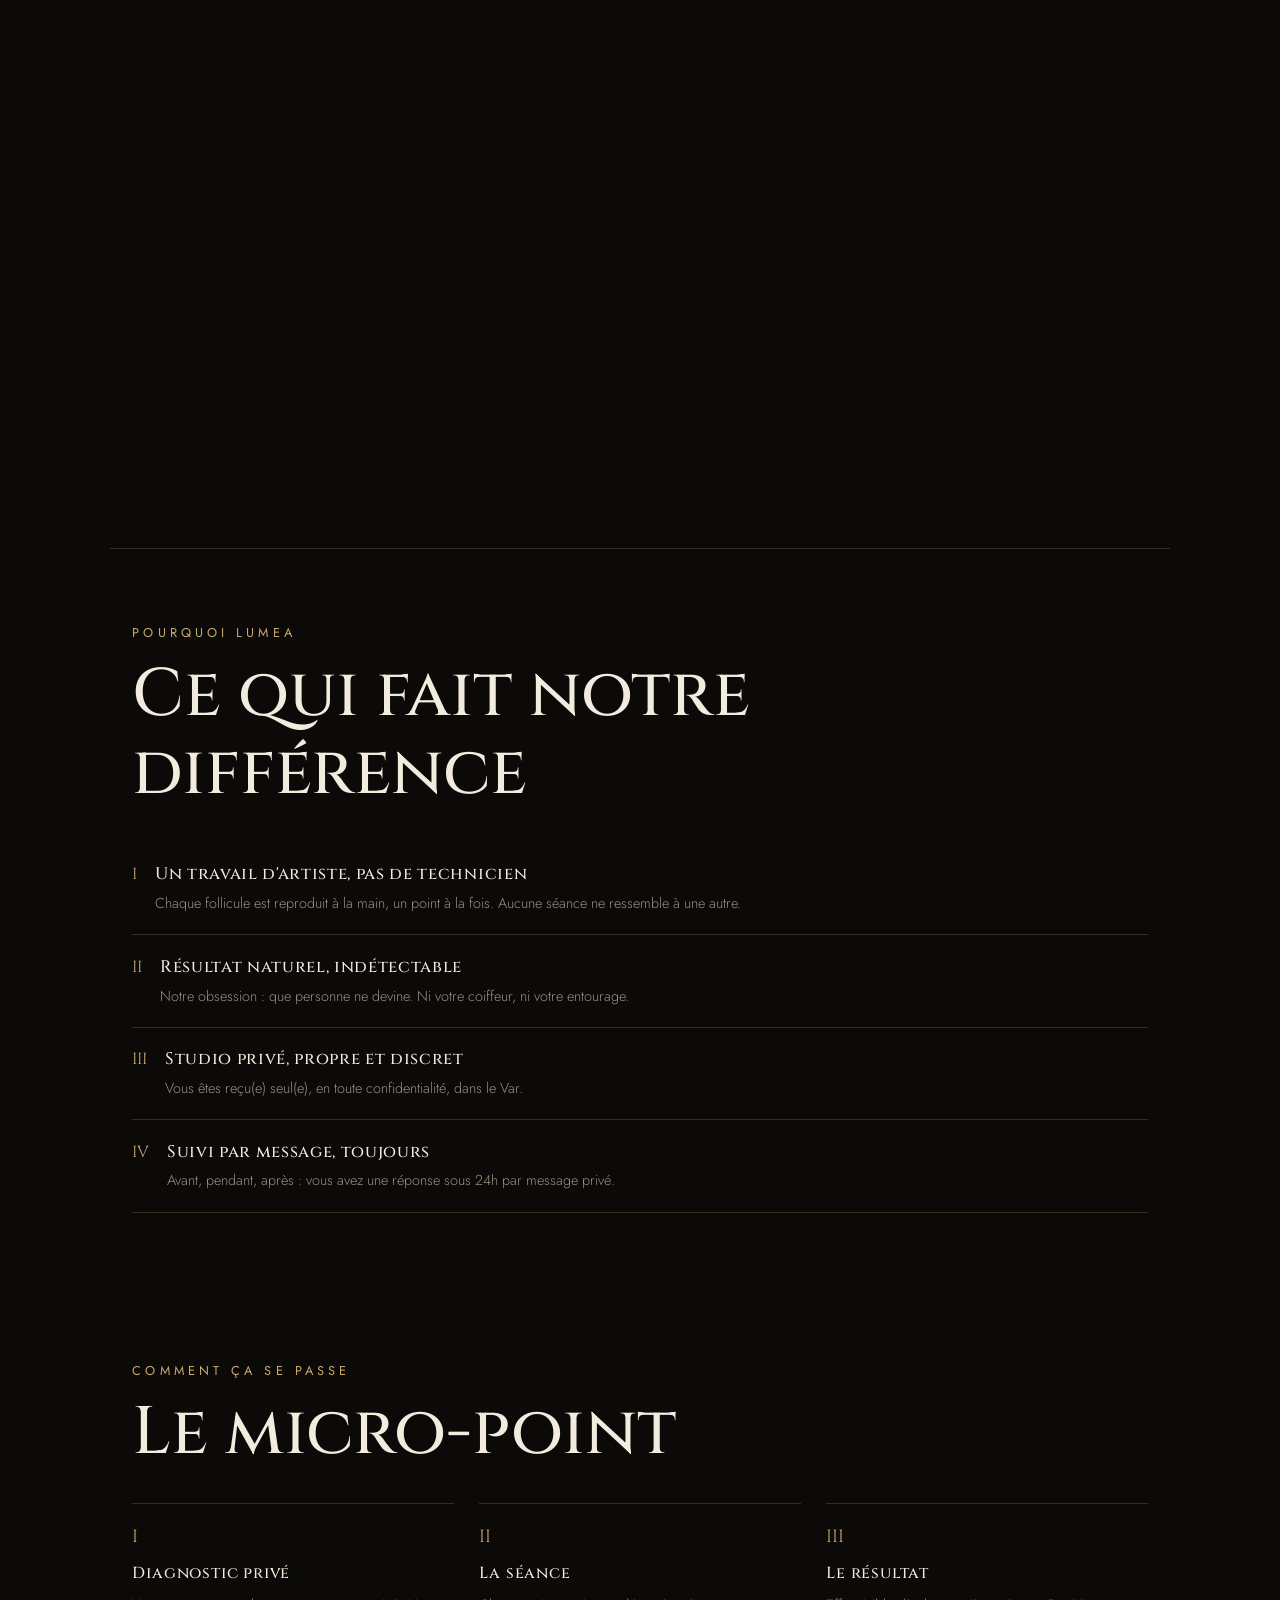
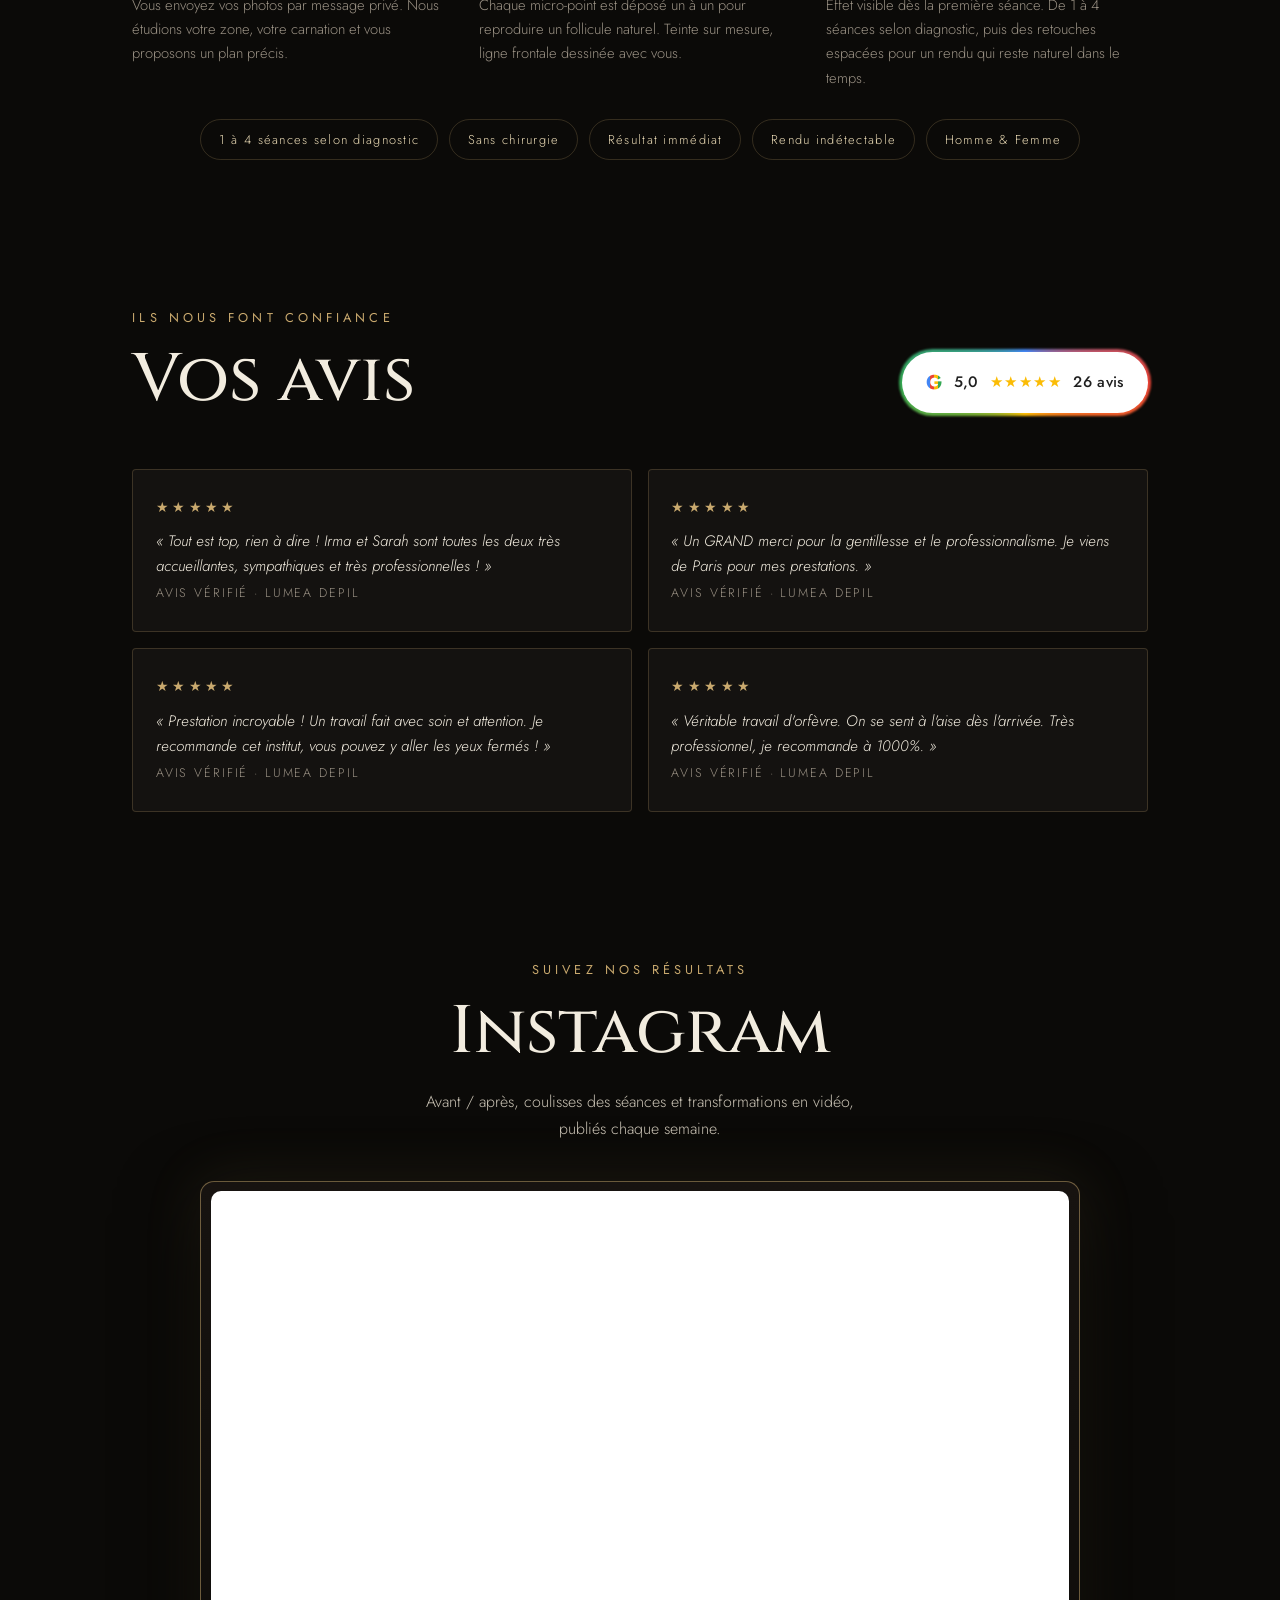
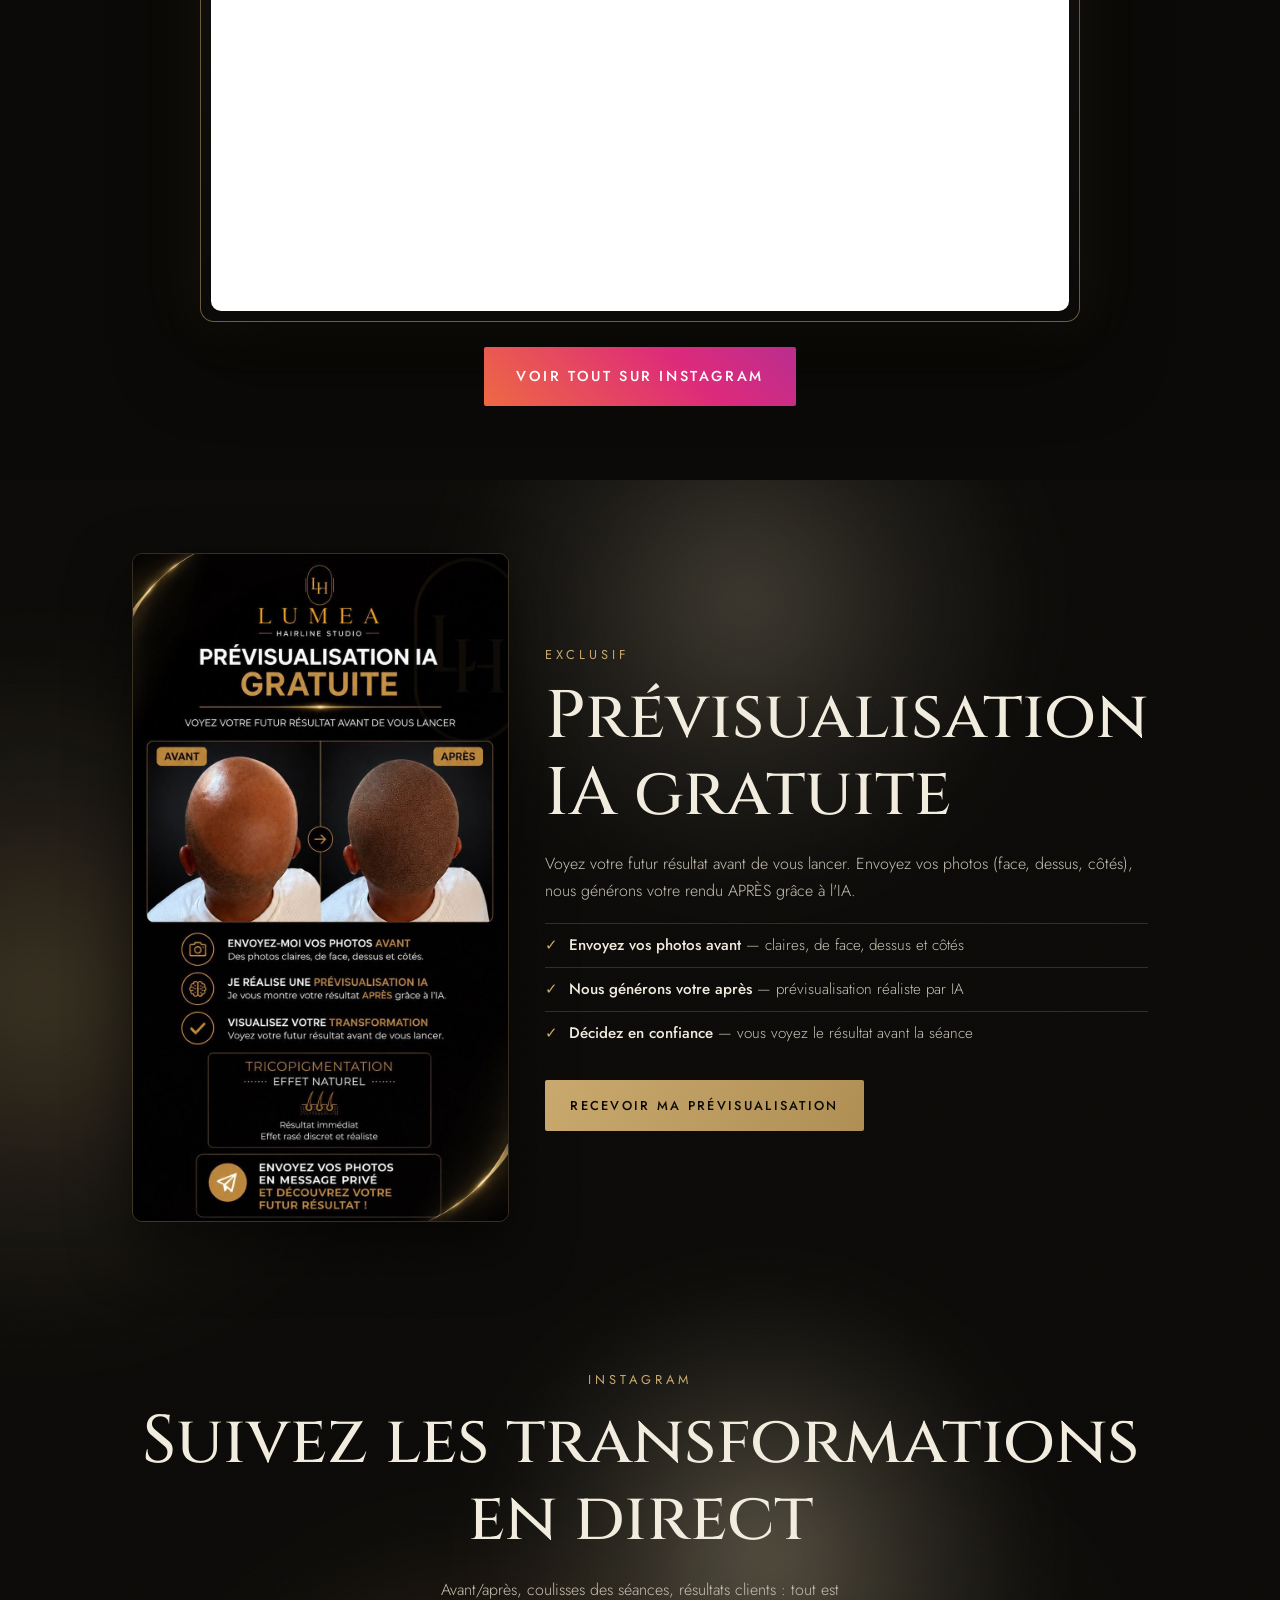
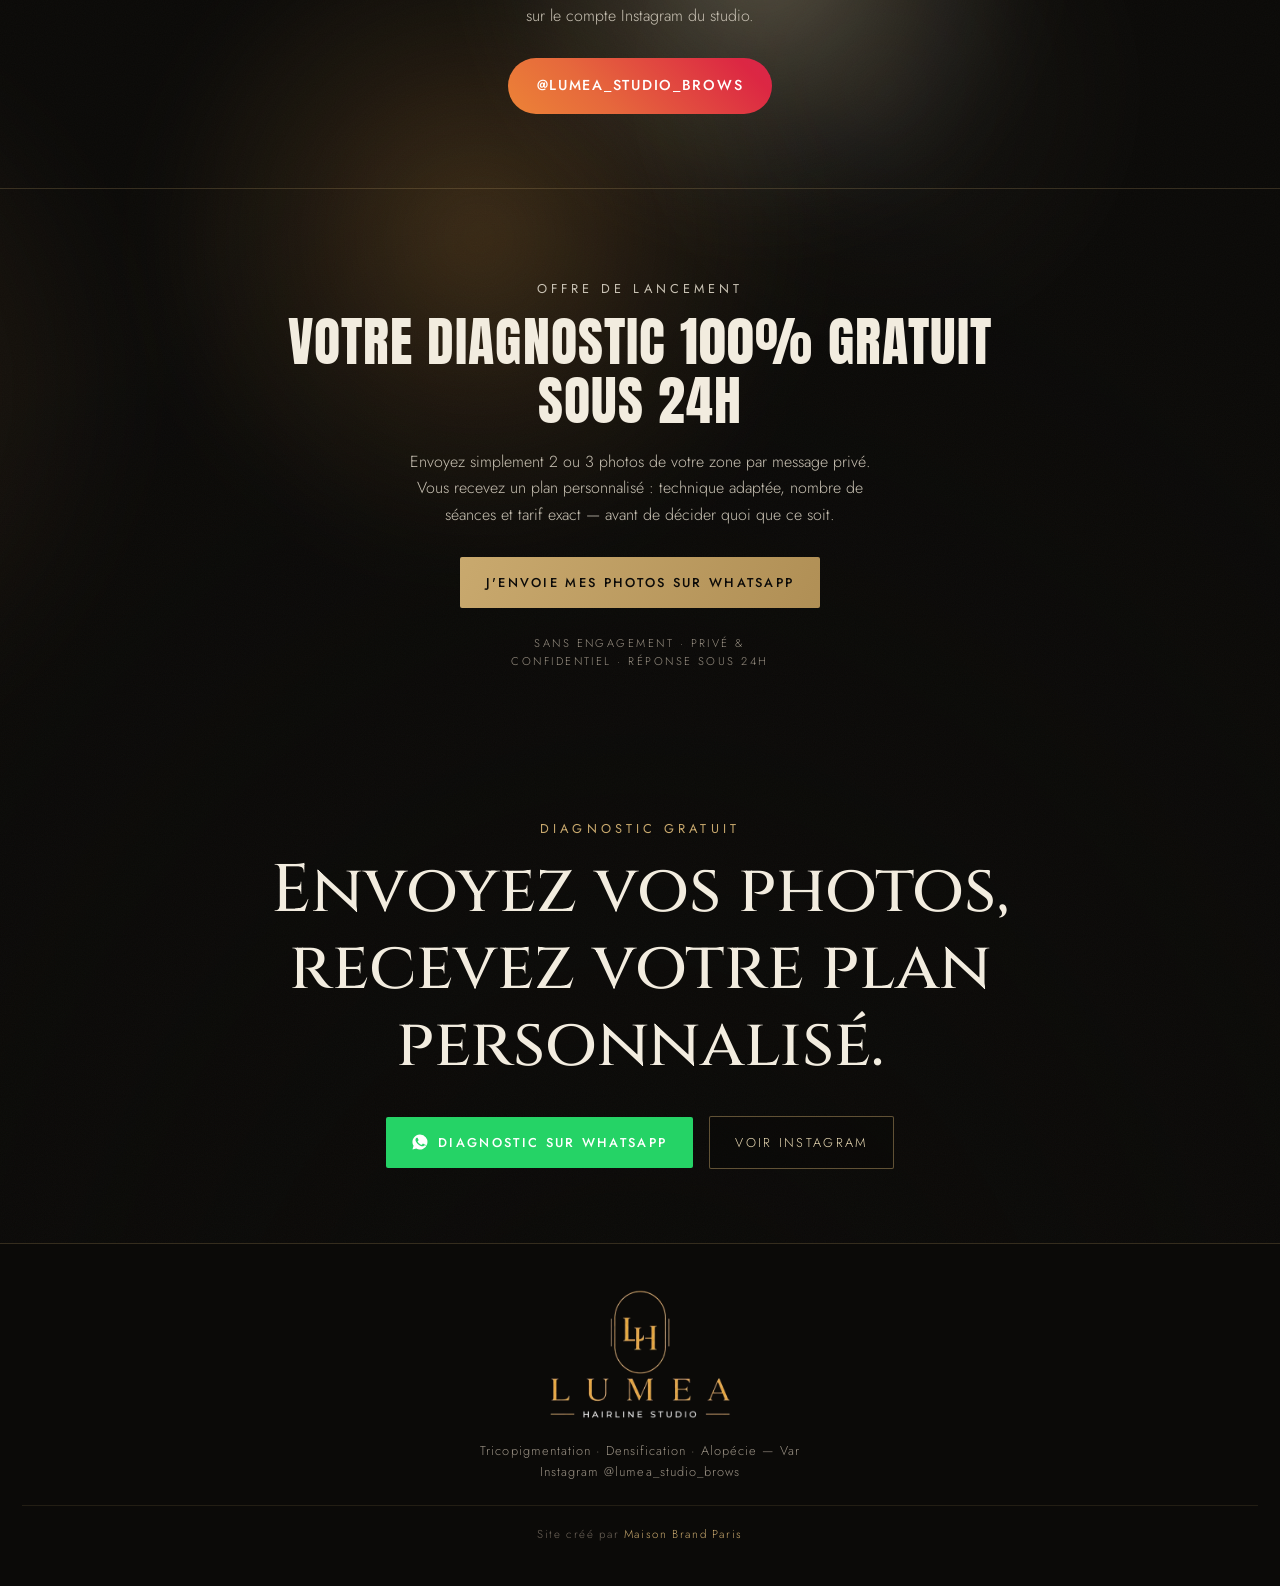
==== commit c2846505: "Favicon LH (ico + png 512 + apple touch icon)" ====
--- a/index.html
+++ b/index.html
@@ -8,6 +8,10 @@
 <meta property="og:title" content="LUMEA Hairline Studio — Tricopigmentation dans le Var">
 <meta property="og:description" content="Densité. Confiance. Sans chirurgie. Diagnostic gratuit par message privé.">
 <meta property="og:image" content="img/hero.jpg">
+<link rel="icon" href="favicon.ico" sizes="any">
+<link rel="icon" type="image/png" sizes="512x512" href="img/favicon-512.png">
+<link rel="apple-touch-icon" href="img/apple-touch-icon.png">
+<meta name="theme-color" content="#0B0A08">
 <link rel="preconnect" href="https://fonts.googleapis.com">
 <link href="https://fonts.googleapis.com/css2?family=Anton&family=Cinzel:wght@400;500;600&family=Jost:ital,wght@0,300;0,400;0,500;1,300&display=swap" rel="stylesheet">
 <link rel="stylesheet" href="css/styles.css">
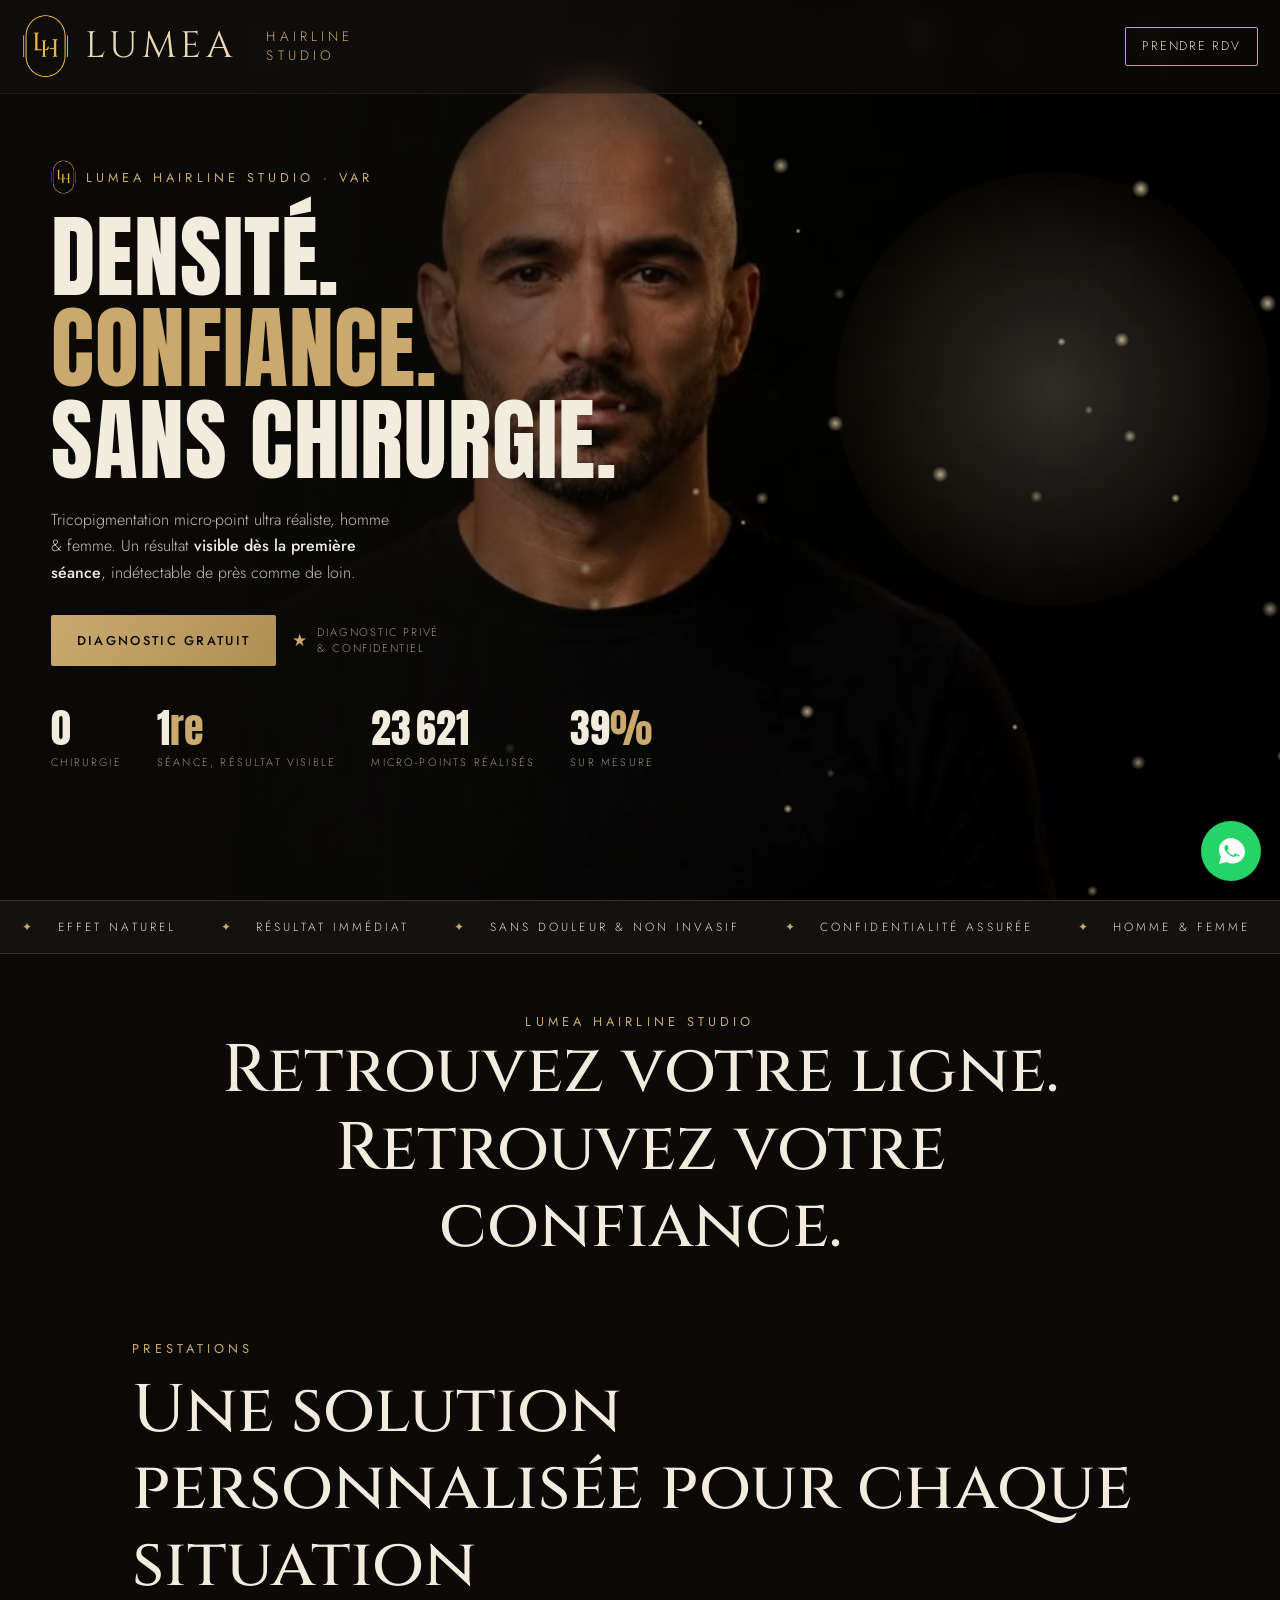
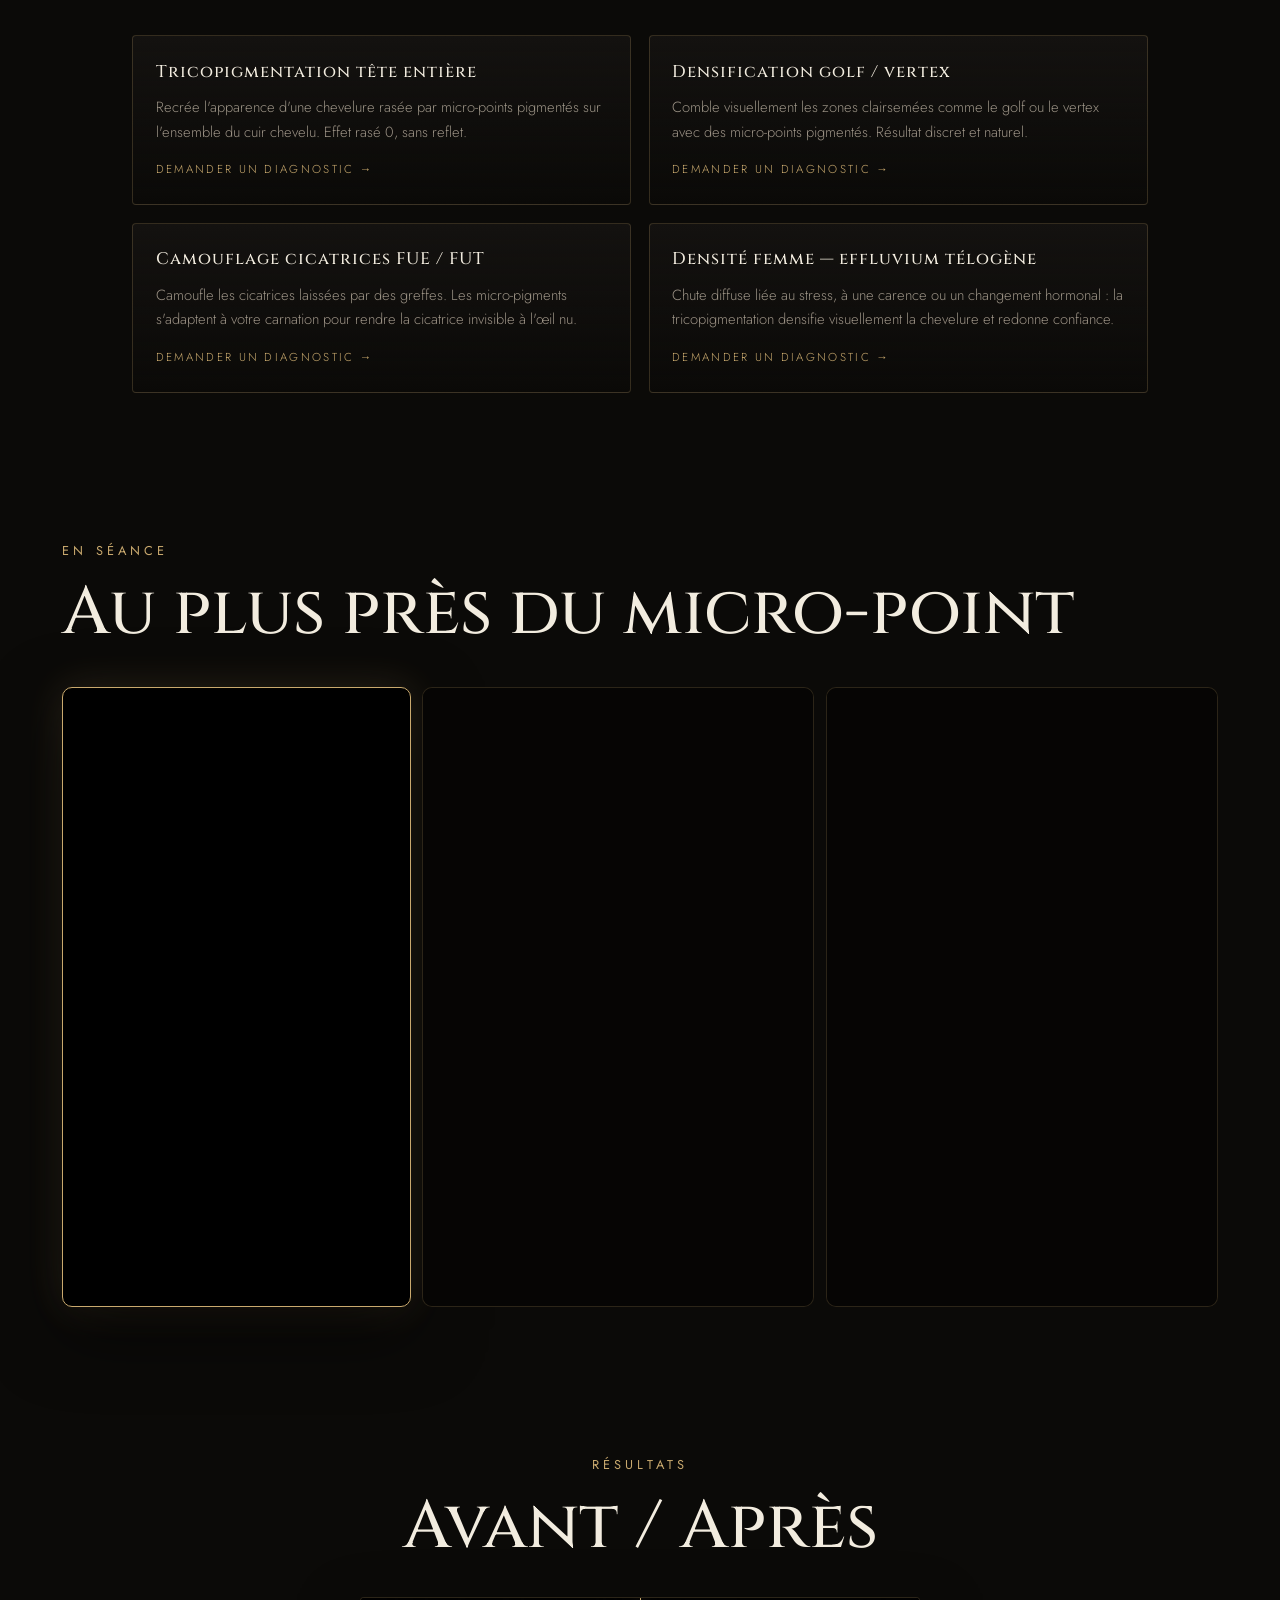
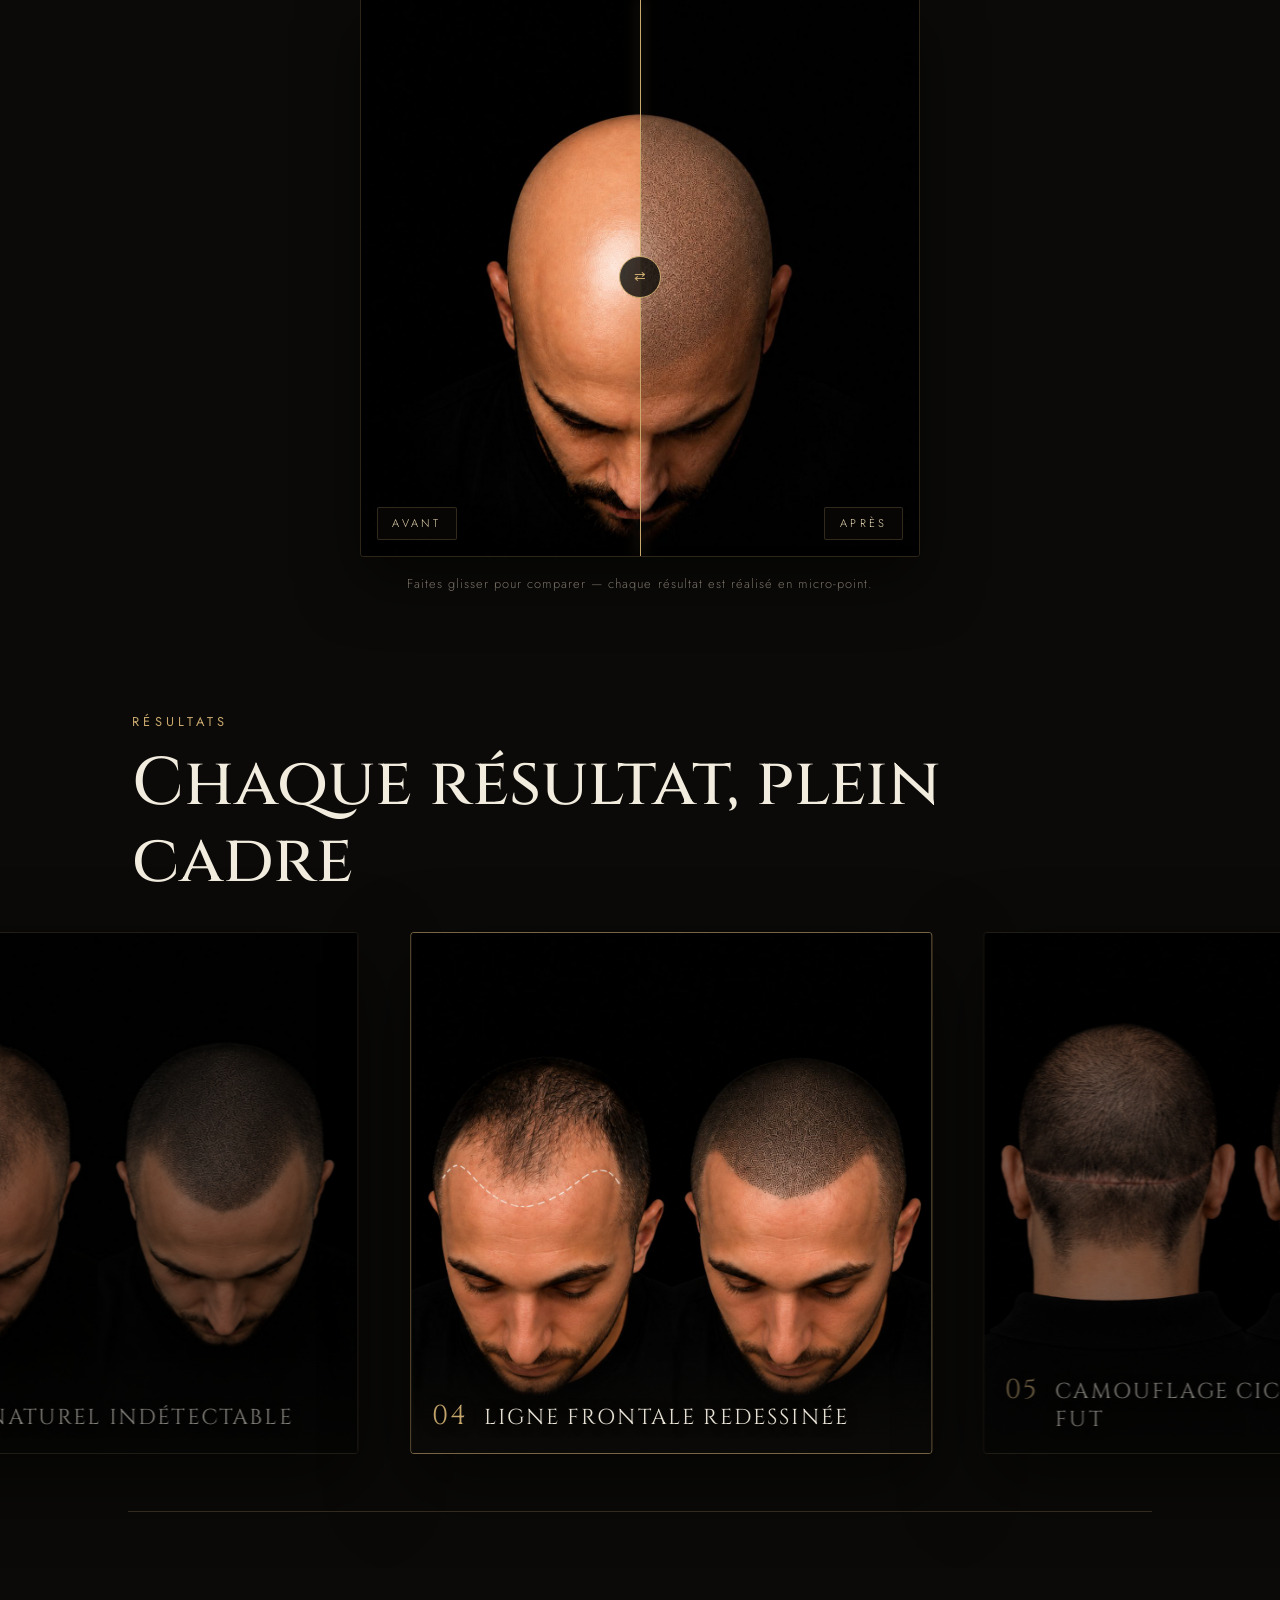
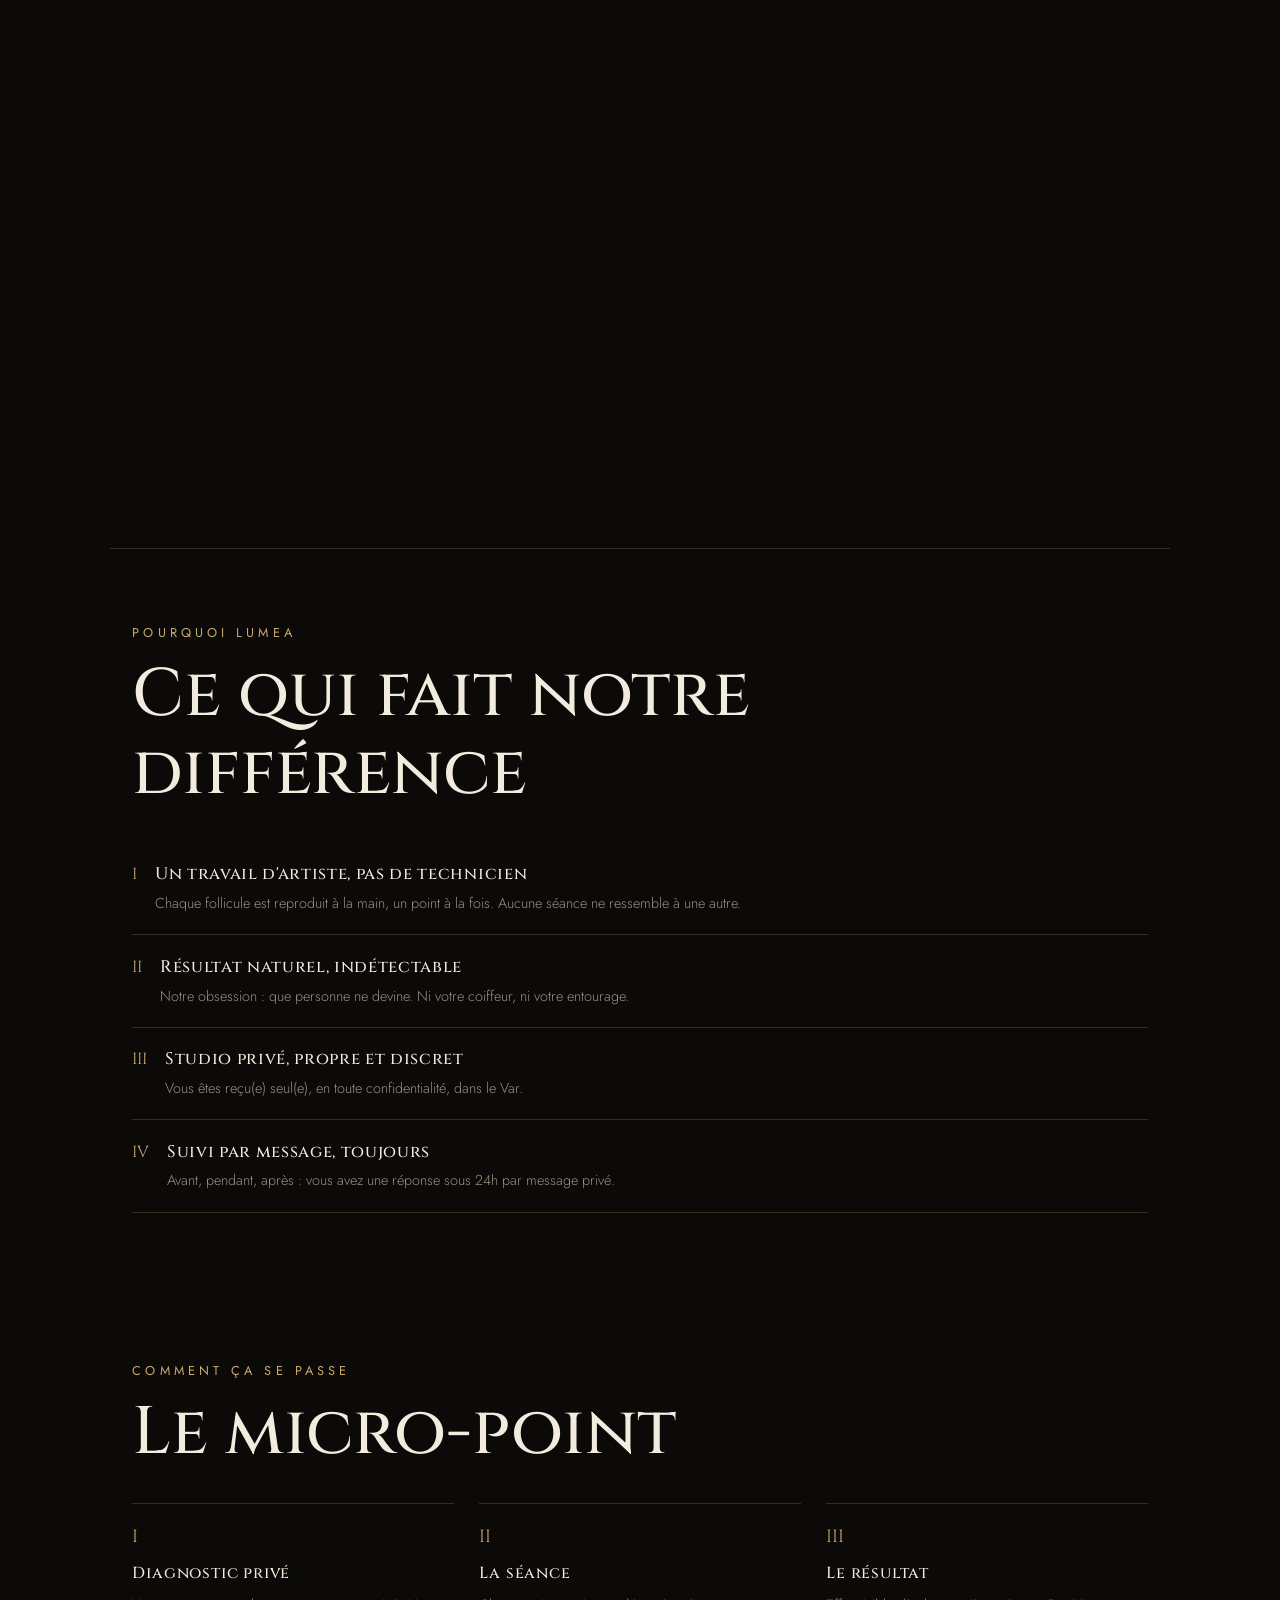
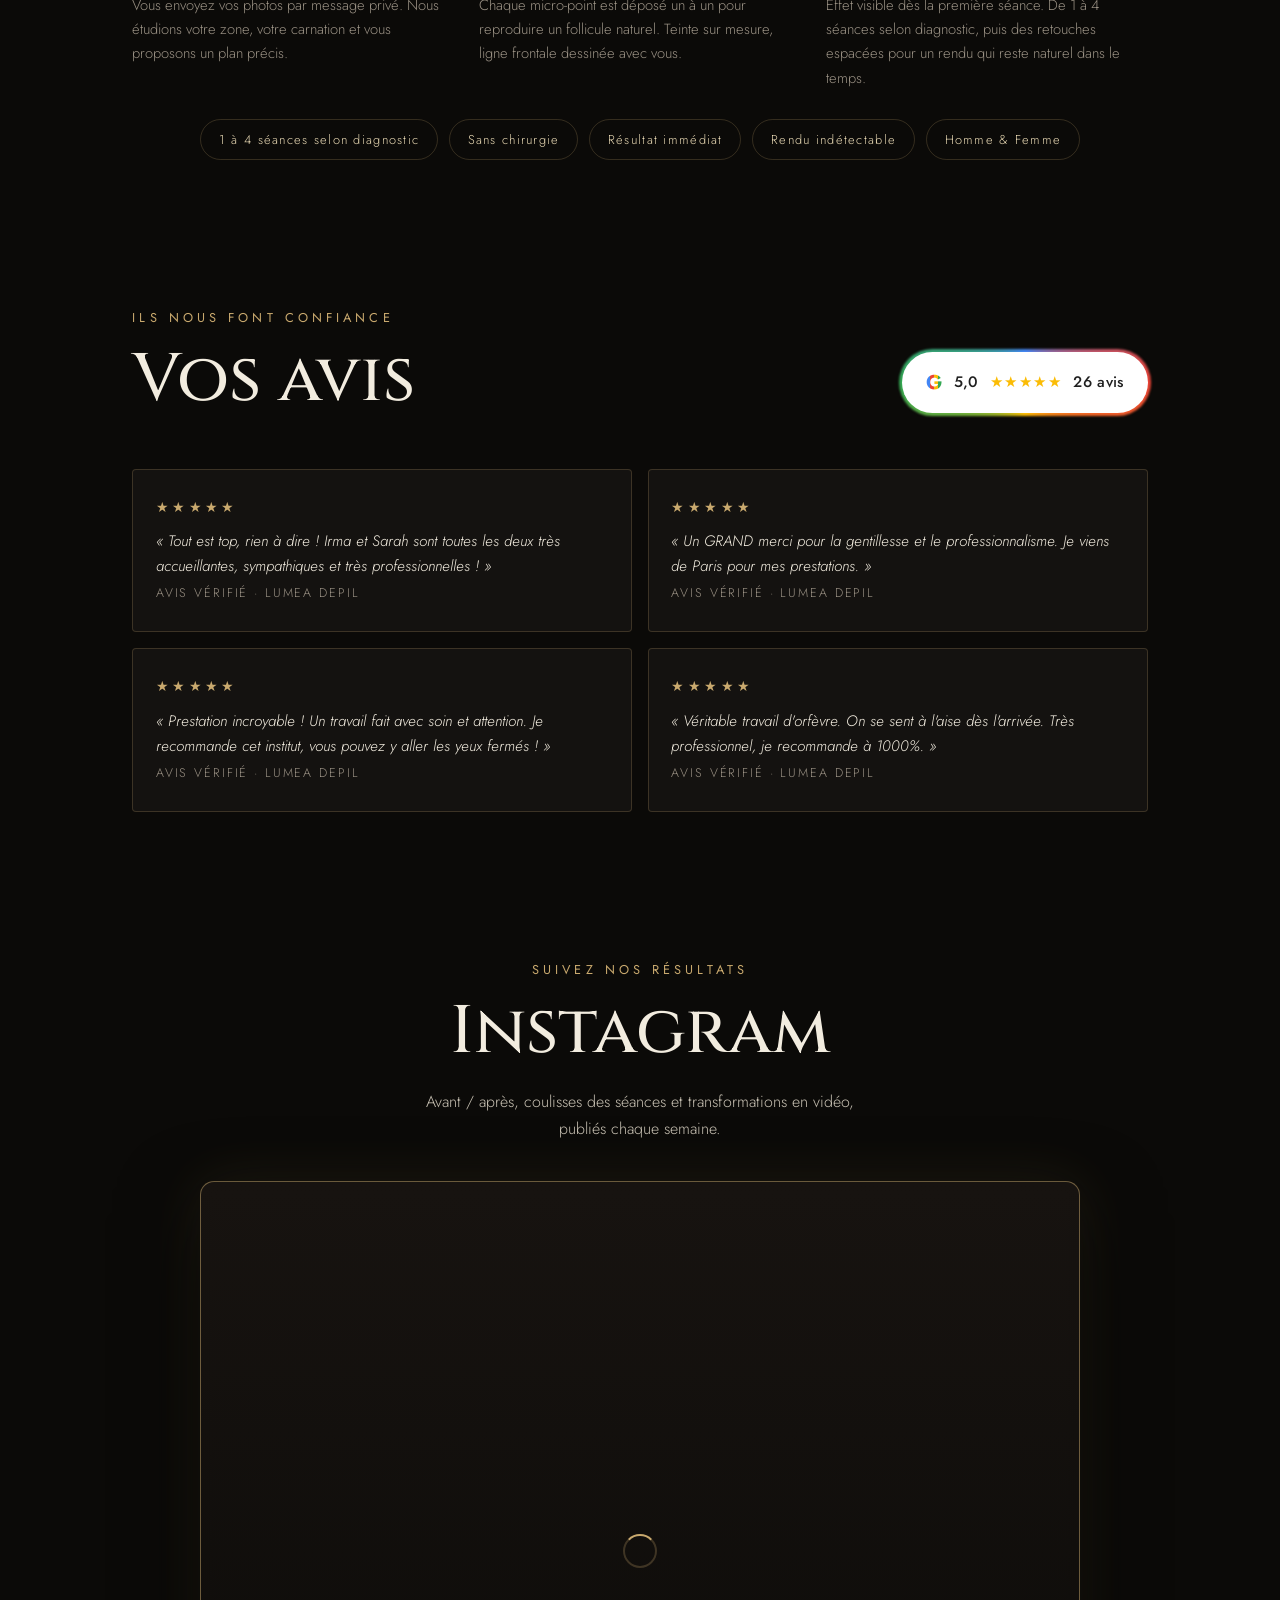
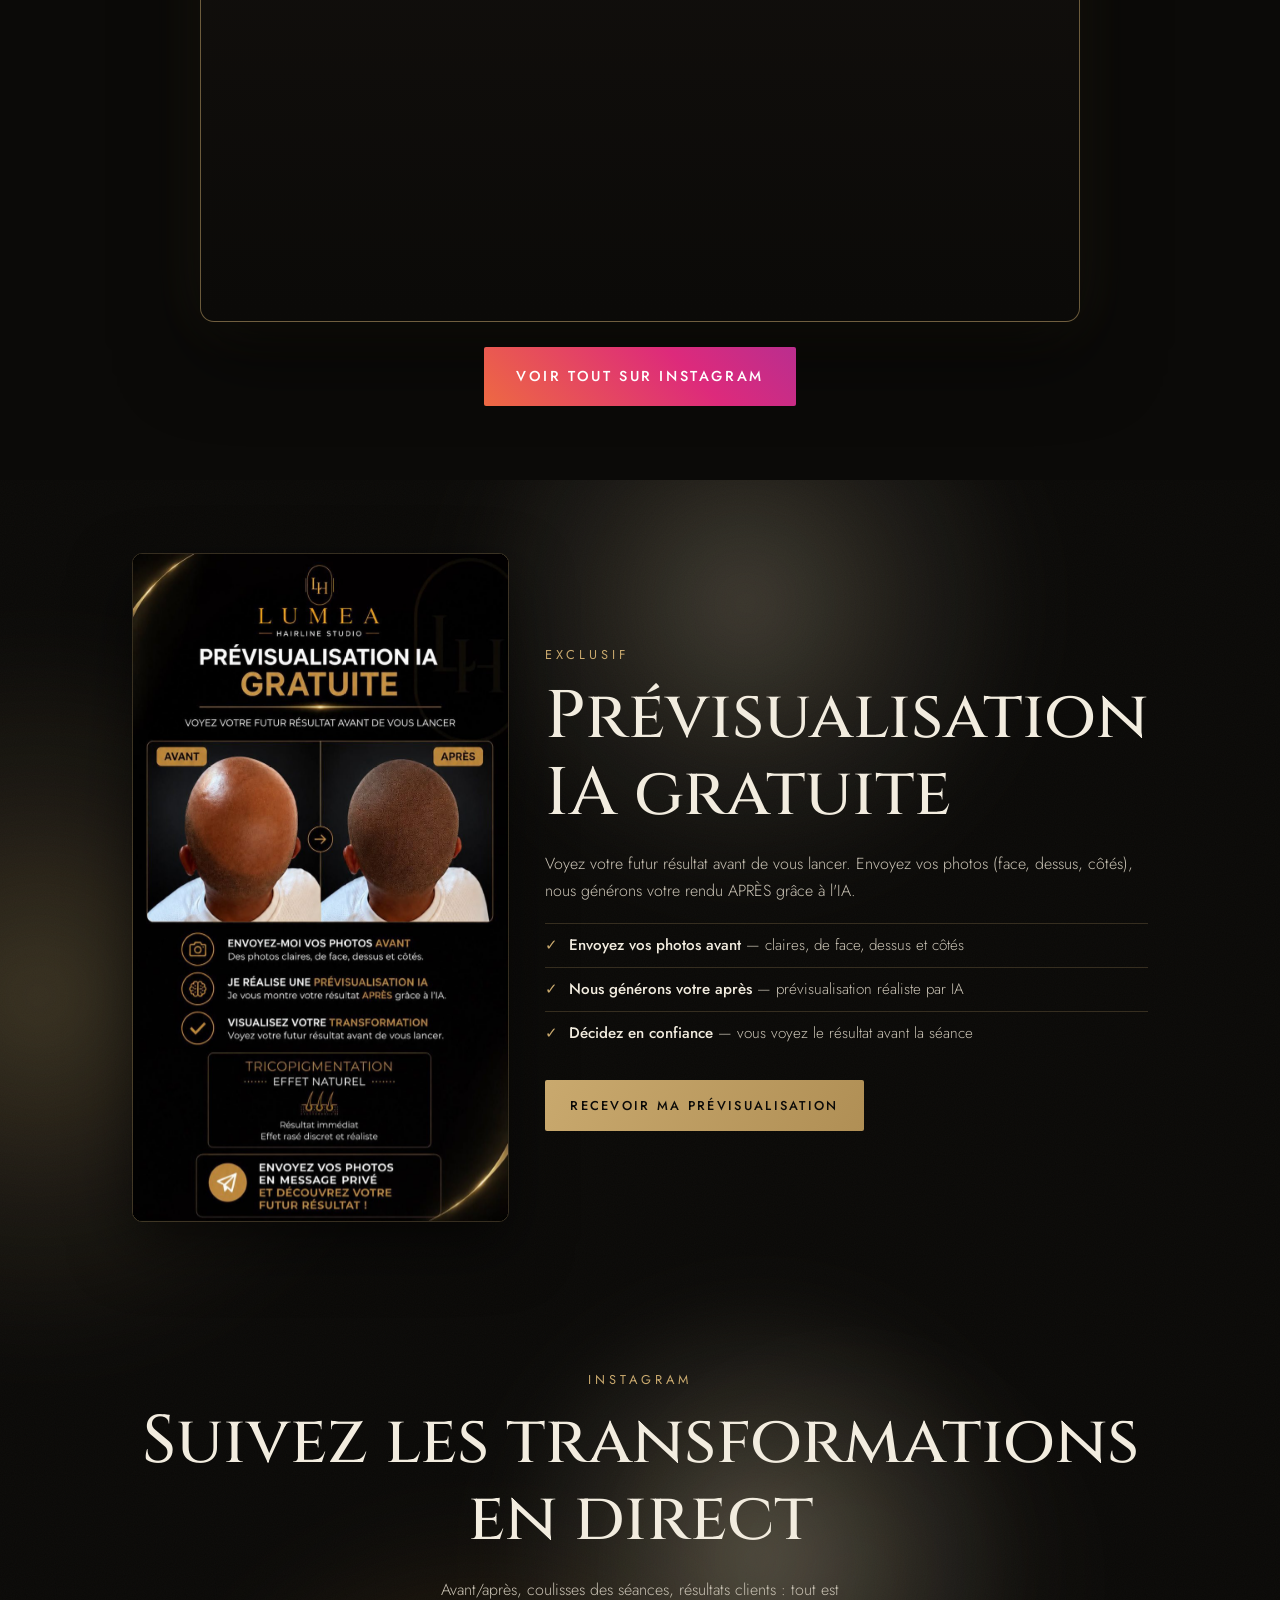
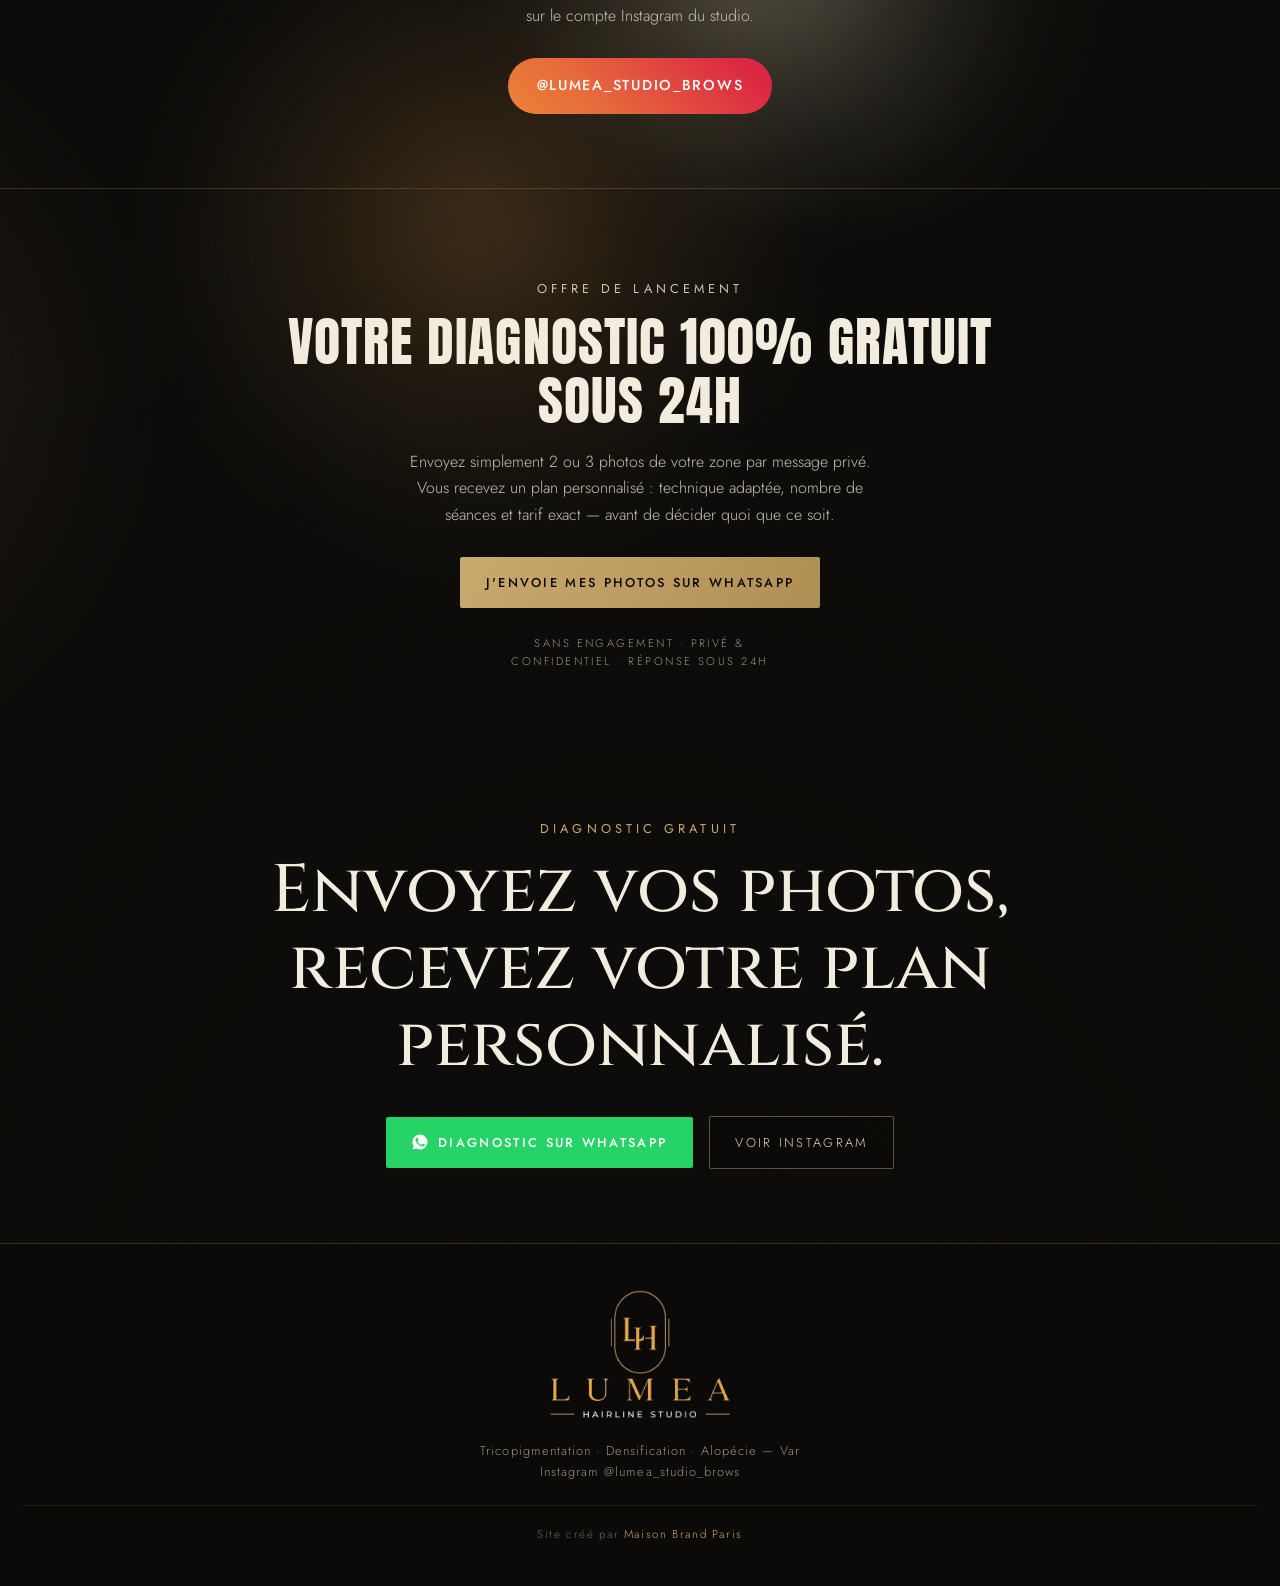
==== commit 021ac3ff: "Fix mobile : hero fixe au scroll (svh), suppression des tremblements, Instagram precharge sans flash" ====
--- a/index.html
+++ b/index.html
@@ -223,7 +223,8 @@
   <h2>Instagram</h2>
   <p style="color:#C9C2B4;max-width:48ch;margin:0 auto">Avant / après, coulisses des séances et transformations en vidéo, publiés chaque semaine.</p>
   <div class="ig-panneau">
-    <iframe src="https://www.instagram.com/lumea_studio_brows/embed" title="Publications Instagram @lumea_studio_brows" loading="lazy" allowtransparency="true"></iframe>
+    <iframe id="igFrame" src="https://www.instagram.com/lumea_studio_brows/embed" title="Publications Instagram @lumea_studio_brows" allowtransparency="true"></iframe>
+    <div class="ig-attente" id="igAttente" aria-hidden="true"><span></span></div>
   </div>
   <div class="cta-row" style="justify-content:center;margin-top:1.6rem">
     <a class="btn btn-ig" href="https://instagram.com/lumea_studio_brows" target="_blank" rel="noopener">Voir tout sur Instagram</a>
--- a/css/styles.css
+++ b/css/styles.css
@@ -30,7 +30,7 @@
 .nav-cta:hover{background:var(--or);color:var(--noir)}
 
 /* ===== HERO ===== */
-.hero{min-height:100svh;height:100dvh;position:relative;display:flex;align-items:flex-end;overflow:hidden;padding:0;max-width:none;background:#000}
+.hero{min-height:100svh;height:100svh;position:relative;display:flex;align-items:flex-end;overflow:hidden;padding:0;max-width:none;background:#000}
 .hero-video{position:absolute;inset:0;width:100%;height:100%;object-fit:cover;object-position:center 24%;animation:devoile 2.1s cubic-bezier(.65,0,.35,1) 1.5s both;will-change:clip-path}
 @media(min-width:720px){.hero-video{object-position:60% center}}
 @keyframes devoile{from{clip-path:inset(0 100% 0 0)}to{clip-path:inset(0 0 0 0)}}
@@ -173,7 +173,7 @@
 
 /* ===== DÉFILEMENT CINÉMATIQUE (galerie 1:1) ===== */
 .defile-section{padding:0;max-width:none;height:520vh;position:relative}
-.defile-colle{position:sticky;top:0;height:100vh;height:100svh;overflow:hidden;display:flex;flex-direction:column;justify-content:center}
+.defile-colle{position:sticky;top:0;height:100svh;overflow:hidden;display:flex;flex-direction:column;justify-content:center}
 .defile-tete{padding:1.2rem 1.4rem 0;max-width:1060px;margin:0 auto;width:100%}
 .defile-tete h2{margin-bottom:0}
 .piste{display:flex;align-items:center;gap:4vw;padding:2rem 10vw;will-change:transform}
@@ -381,3 +381,23 @@
 
 /* ===== Masquer sur mobile ===== */
 @media(max-width:719px){.masque-mobile{display:none}}
+
+/* ===== FLUIDITÉ SCROLL MOBILE ===== */
+.hero-video,.piste,.diapo,.volet-v,.tel-cadre,.duo-img img,.resultat img{transform:translateZ(0);backface-visibility:hidden}
+.defile-colle,.scene-colle{will-change:transform}
+img,video{image-rendering:auto}
+@media(max-width:719px){
+  .hero-img,.hero-video{animation:none!important}   /* plus de ken burns : source de tremblement */
+  .duo-img.parallax img{transform:none!important}
+  #poussiere{display:none}
+  .aurora-blob{filter:blur(20px)}
+}
+
+/* ===== Instagram : chargement sans flash blanc ===== */
+.ig-panneau{position:relative}
+.ig-panneau iframe{opacity:0;transition:opacity .5s ease}
+.ig-panneau.pret iframe{opacity:1}
+.ig-attente{position:absolute;inset:.6rem;border-radius:10px;background:linear-gradient(180deg,#171310,#0B0A08);display:flex;align-items:center;justify-content:center;transition:opacity .5s ease}
+.ig-panneau.pret .ig-attente{opacity:0;pointer-events:none}
+.ig-attente span{width:34px;height:34px;border:2px solid rgba(201,169,110,.25);border-top-color:var(--or);border-radius:50%;animation:tourne .9s linear infinite}
+@keyframes tourne{to{transform:rotate(360deg)}}
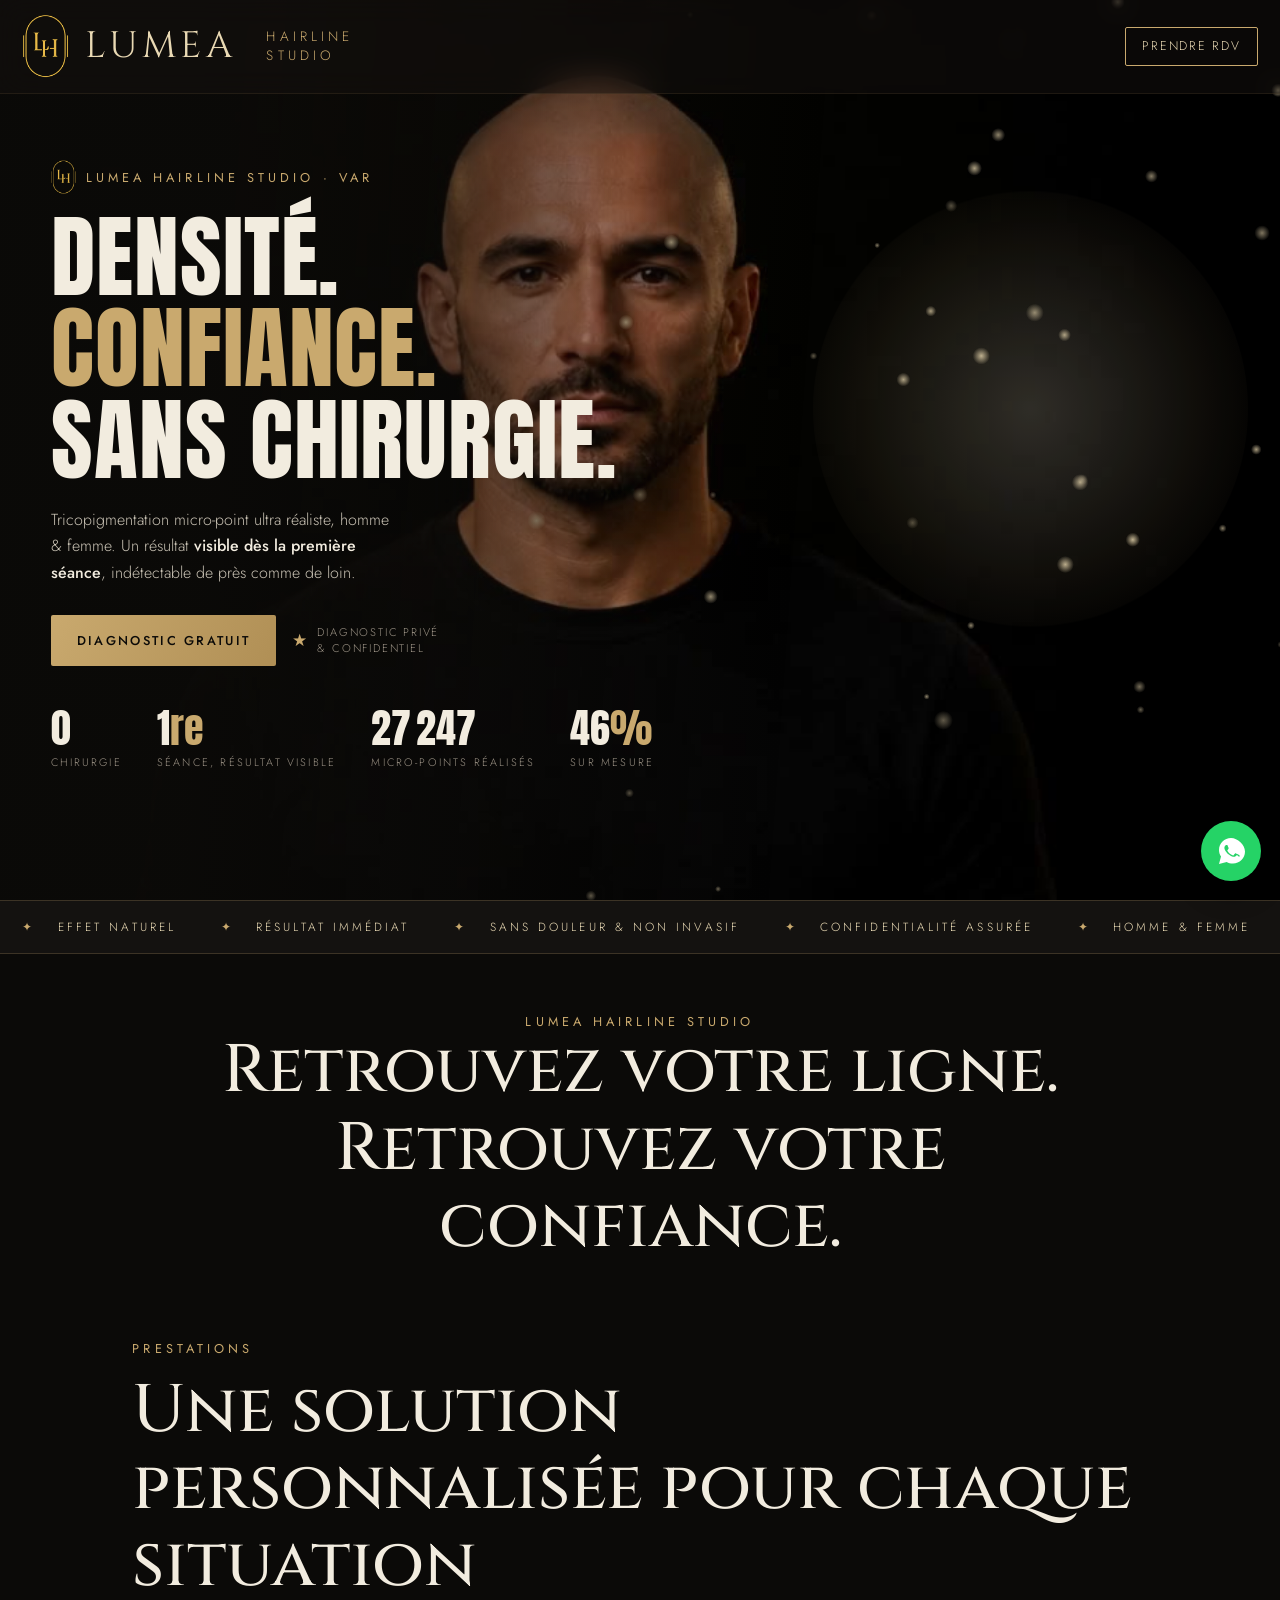
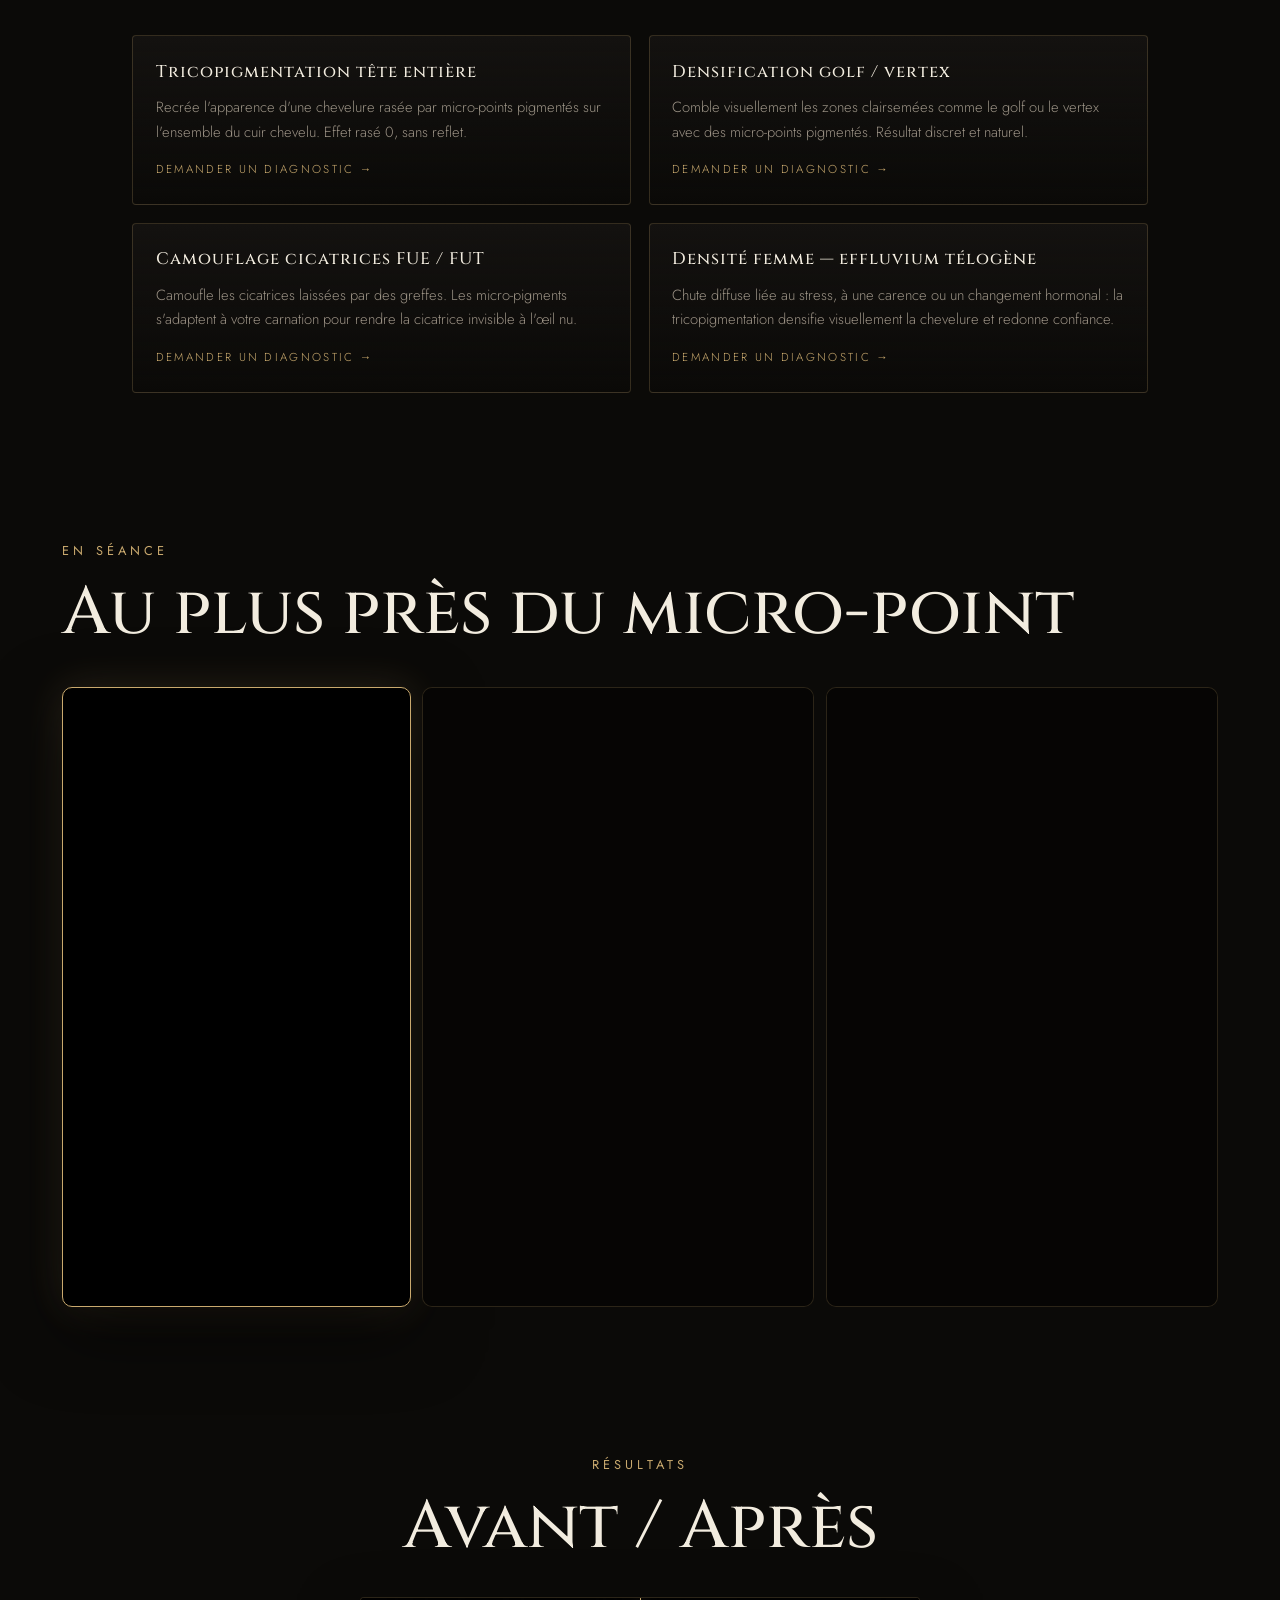
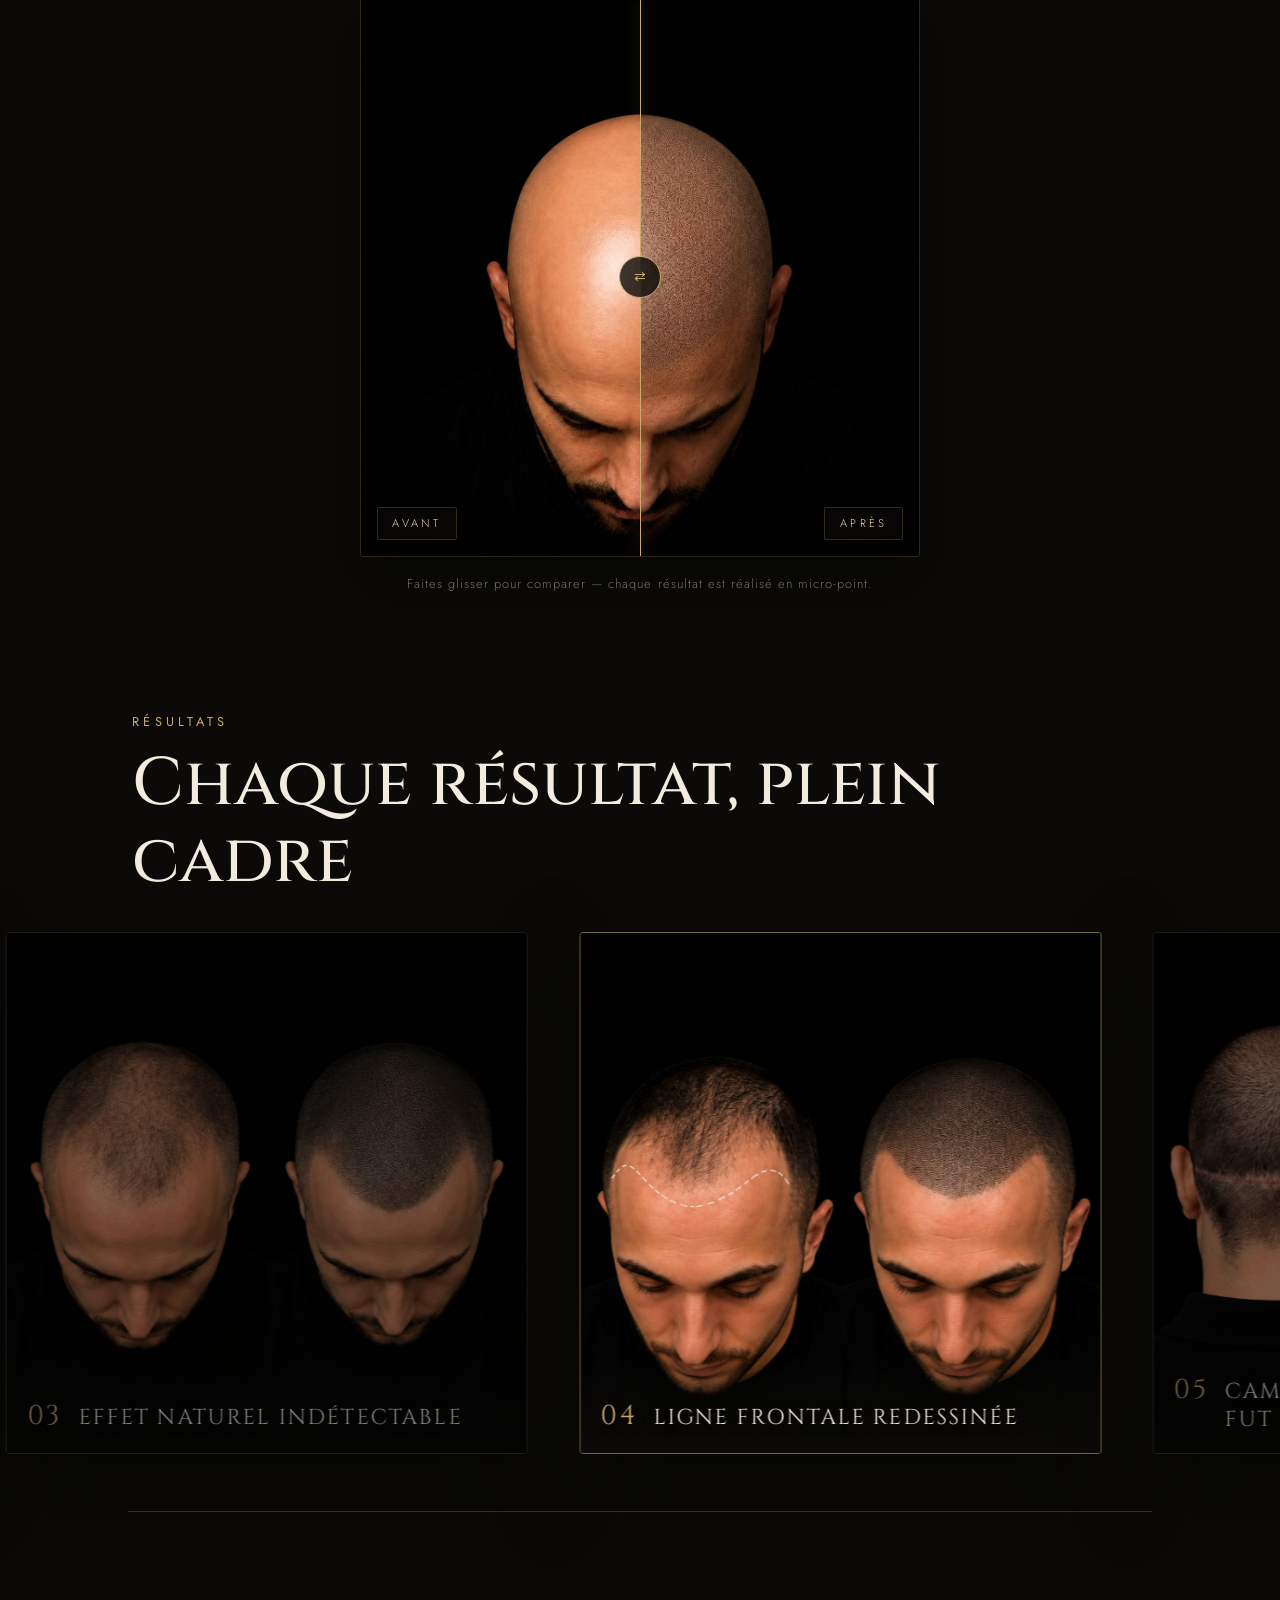
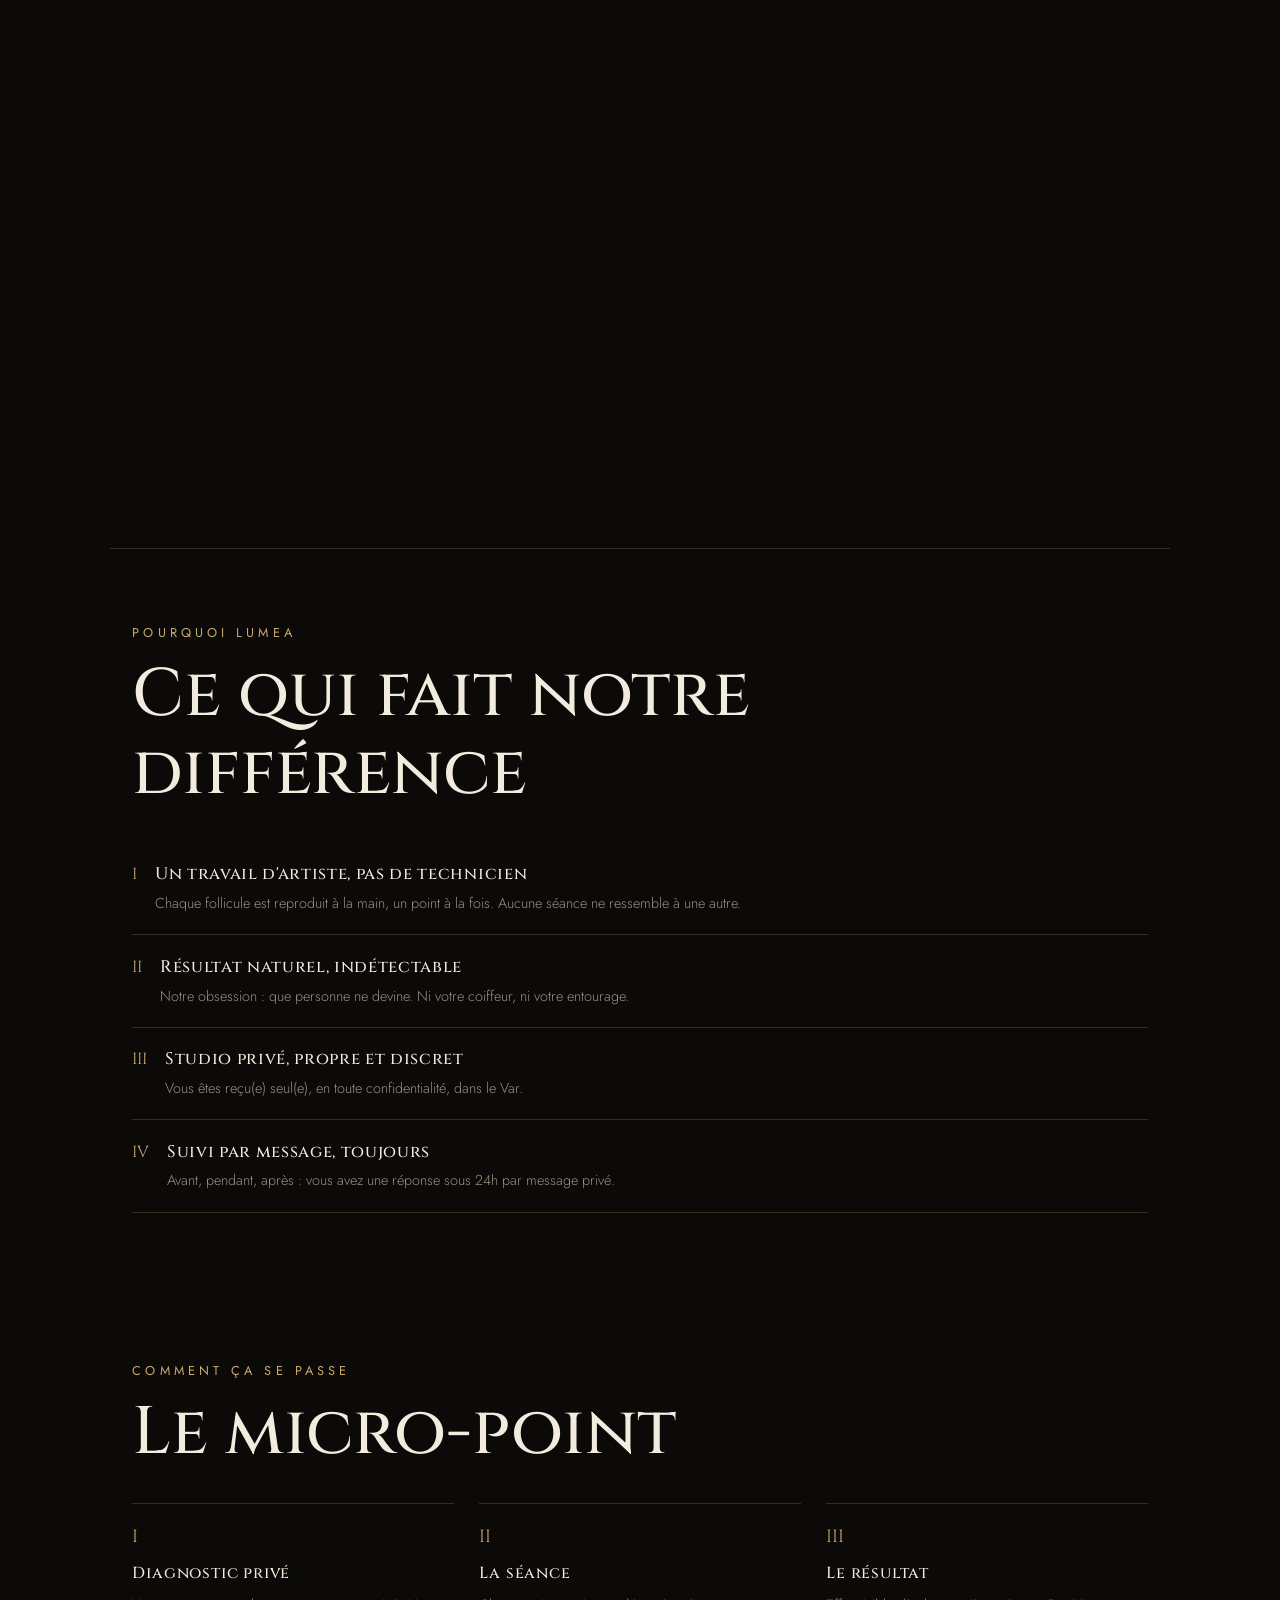
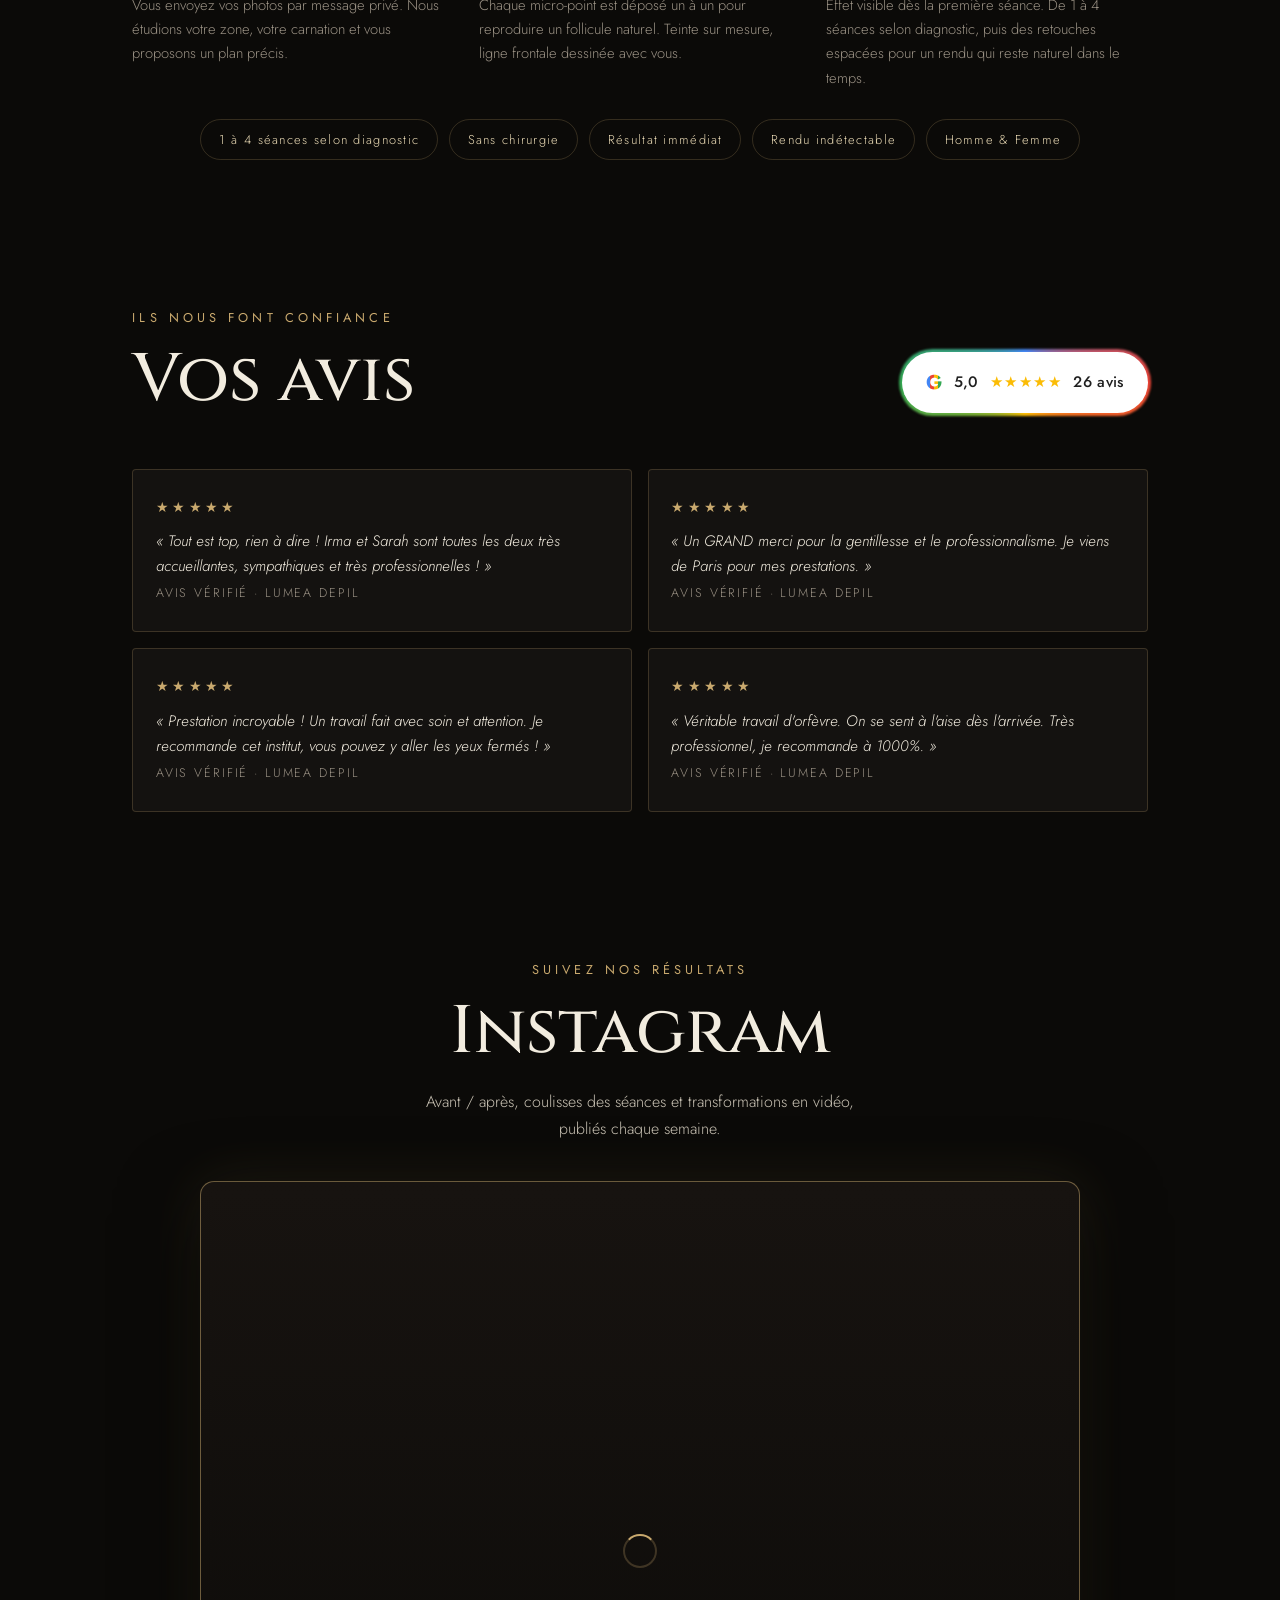
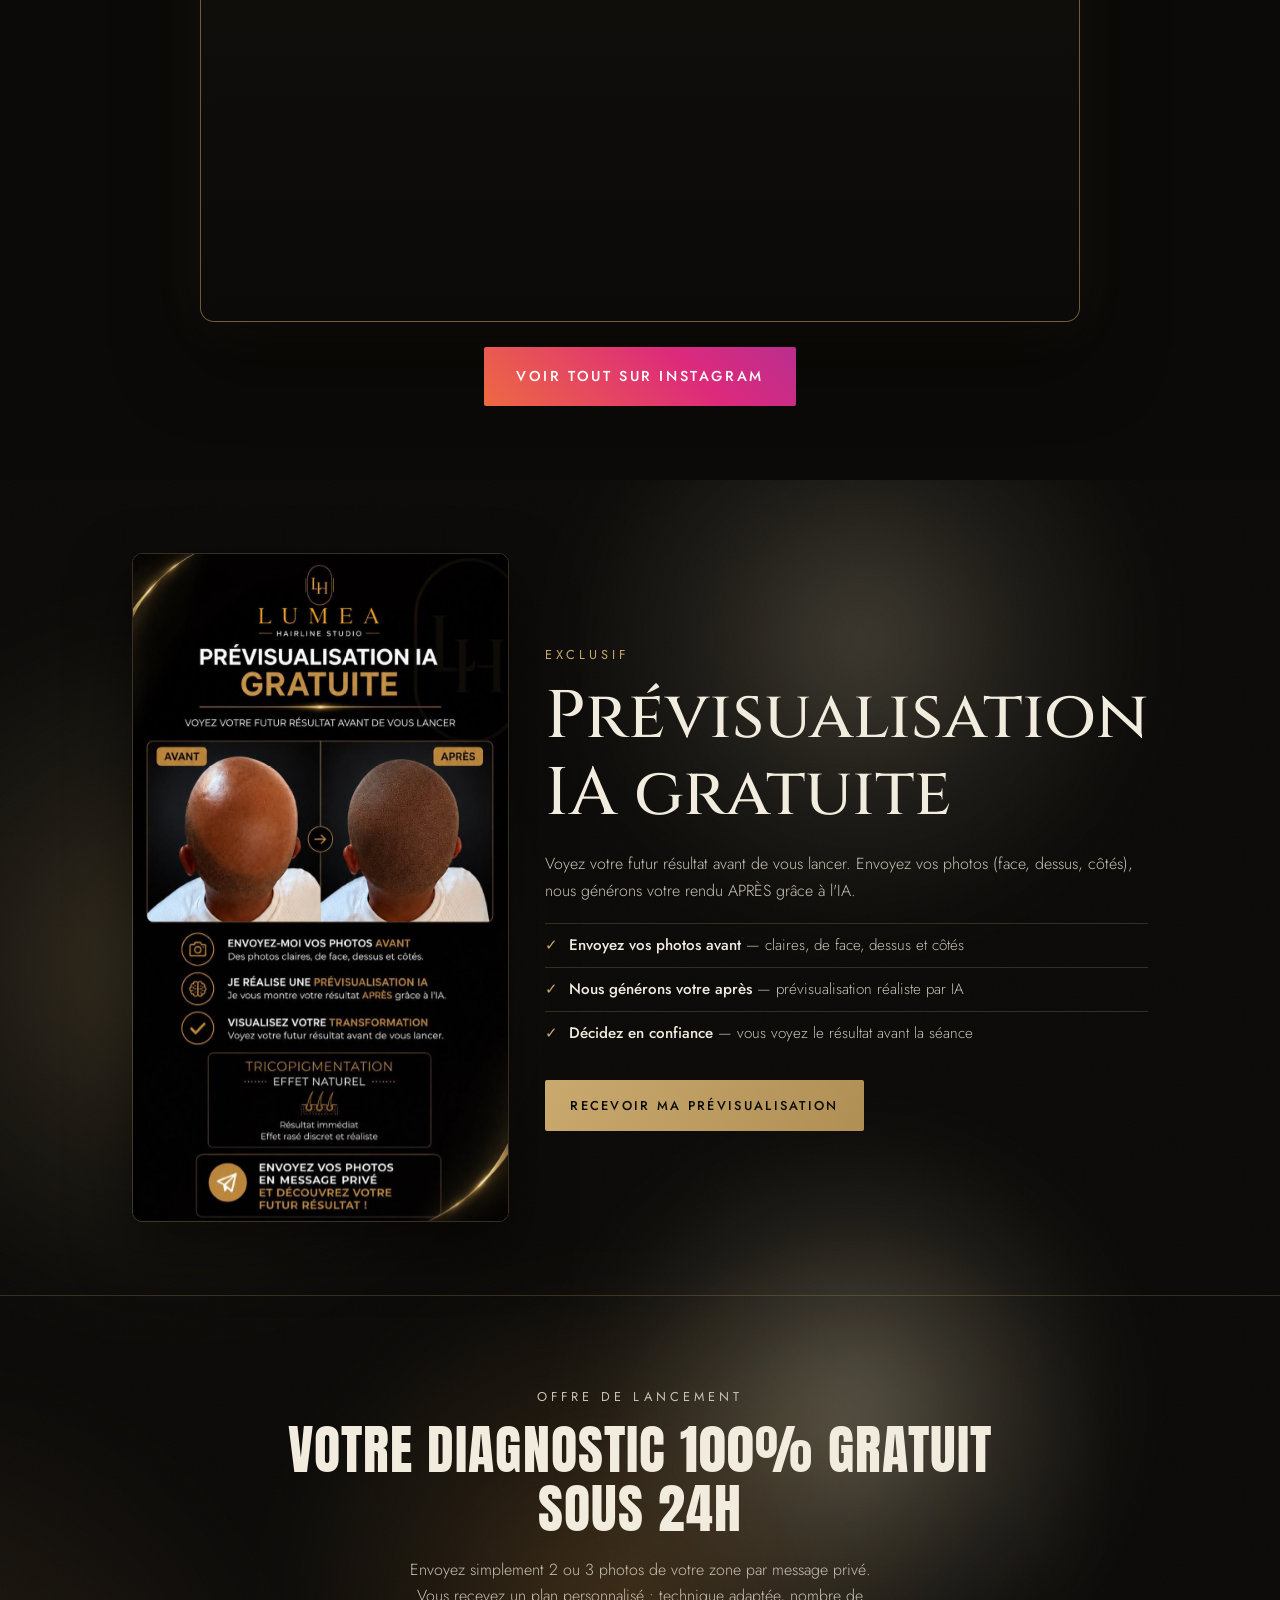
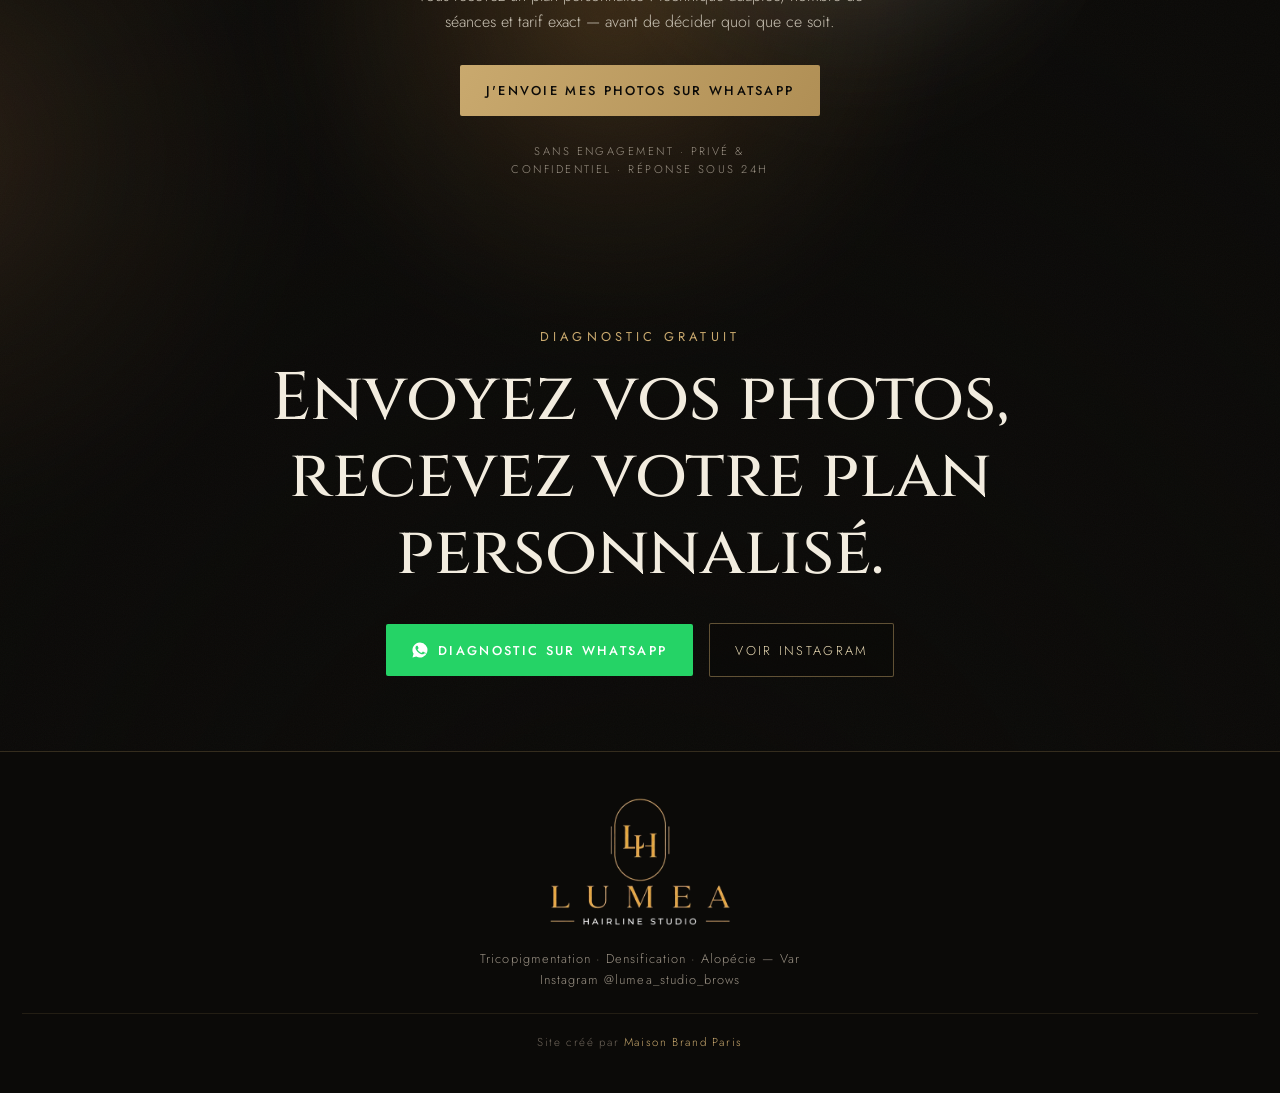
==== commit e9384a98: "Hero hauteur figee JS + suppression section Instagram en doublon" ====
--- a/index.html
+++ b/index.html
@@ -25,12 +25,10 @@
   <img src="img/logo-mark.png" alt="">
 </div>
 
-
 <nav>
   <a class="logo" href="#"><img src="img/logo-mark.png" alt="LH" class="logo-mark">LUMEA<span class="logo-sub">Hairline<br>Studio</span></a>
   <a class="nav-cta" href="#rdv">Prendre RDV</a>
 </nav>
-
 
 <header class="hero" id="hero">
   <video class="hero-video" autoplay muted loop playsinline poster="img/hero-poster.jpg" aria-label="LUMEA Hairline Studio — tricopigmentation">
@@ -127,8 +125,6 @@
   <p class="ba-caption">Faites glisser pour comparer — chaque résultat est réalisé en micro-point.</p>
 </section>
 
-
-
 <section class="defile-section" id="resultats-defile">
   <div class="defile-colle">
     <div class="defile-tete">
@@ -256,13 +252,6 @@
   </div>
 </section>
 
-<section class="insta reveal">
-  <p class="eyebrow">Instagram</p>
-  <h2>Suivez les transformations en direct</h2>
-  <p style="color:#C9C2B4;max-width:46ch;margin:0 auto 1.8rem">Avant/après, coulisses des séances, résultats clients : tout est sur le compte Instagram du studio.</p>
-  <a class="insta-cta" href="https://instagram.com/lumea_studio_brows" target="_blank" rel="noopener">@lumea_studio_brows</a>
-</section>
-
 <section class="offre reveal">
   <div class="offre-in">
     <p class="eyebrow">Offre de lancement</p>
@@ -292,7 +281,6 @@
   <p class="credit">Site créé par <a href="https://maisonbrandparis.com" target="_blank" rel="noopener">Maison Brand Paris</a></p>
 </footer>
 
-
 <button class="haut-page" id="hautPage" aria-label="Remonter en haut">↑</button>
 <a class="wa-bulle" href="https://wa.me/qr/CVUAMJYYGA55K1" target="_blank" rel="noopener" aria-label="Nous contacter sur WhatsApp">
   <svg viewBox="0 0 32 32" aria-hidden="true"><path fill="#fff" d="M16 3C9.4 3 4 8.4 4 15c0 2.4.7 4.6 2 6.5L4 29l7.7-2c1.8 1 3.9 1.5 6 1.5h.3c6.6 0 12-5.4 12-12S22.6 3 16 3zm5.9 17.1c-.3.8-1.6 1.5-2.2 1.6-.6.1-1.3.2-3.7-.8-3.1-1.3-5.1-4.4-5.3-4.6-.2-.2-1.3-1.7-1.3-3.2s.8-2.3 1.1-2.6c.3-.3.6-.4.8-.4h.6c.2 0 .5-.1.7.5.3.7.9 2.2 1 2.4.1.2.1.4 0 .6-.1.2-.2.4-.4.6l-.6.7c-.2.2-.4.4-.2.8.2.4 1 1.7 2.2 2.7 1.5 1.3 2.8 1.7 3.2 1.9.4.2.6.2.9-.1.2-.3 1-1.2 1.3-1.6.3-.4.5-.3.9-.2.4.1 2.4 1.1 2.8 1.3.4.2.7.3.8.5.1.2.1.9-.2 1.7z"/></svg>
